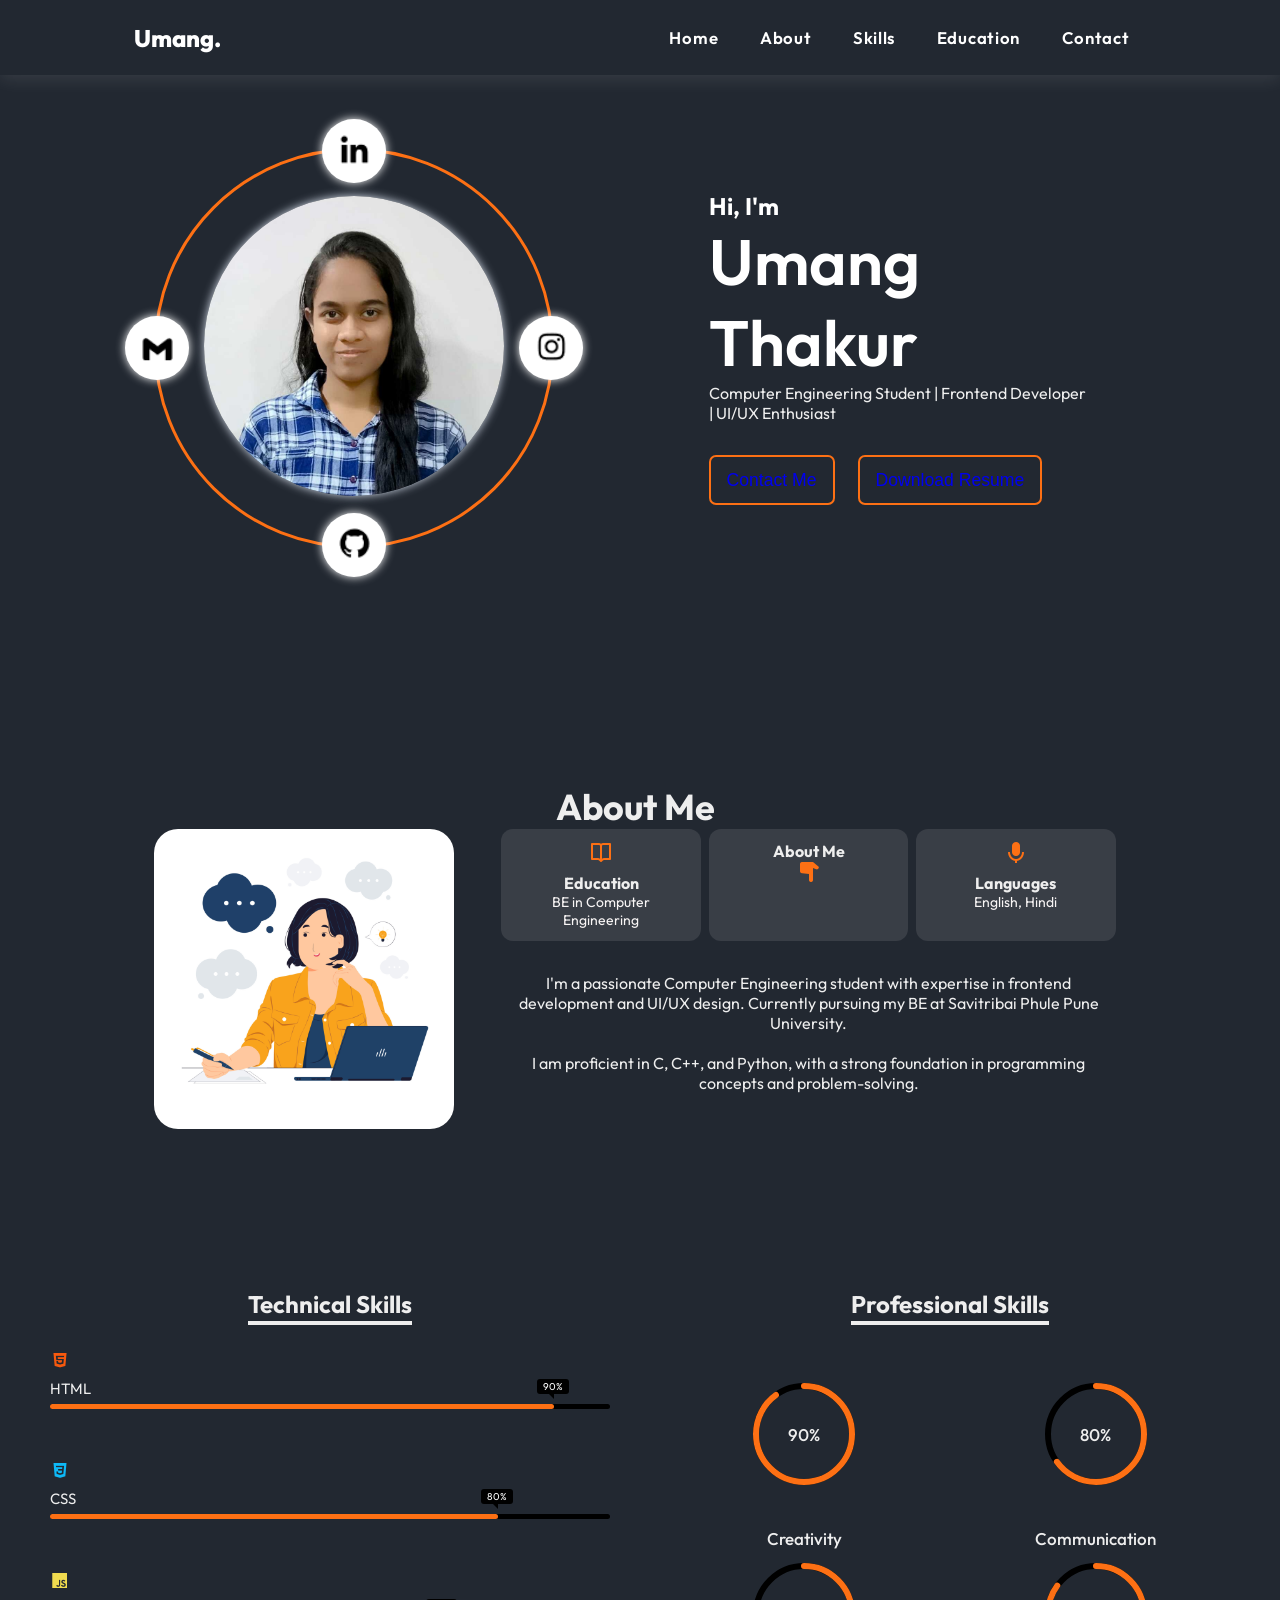
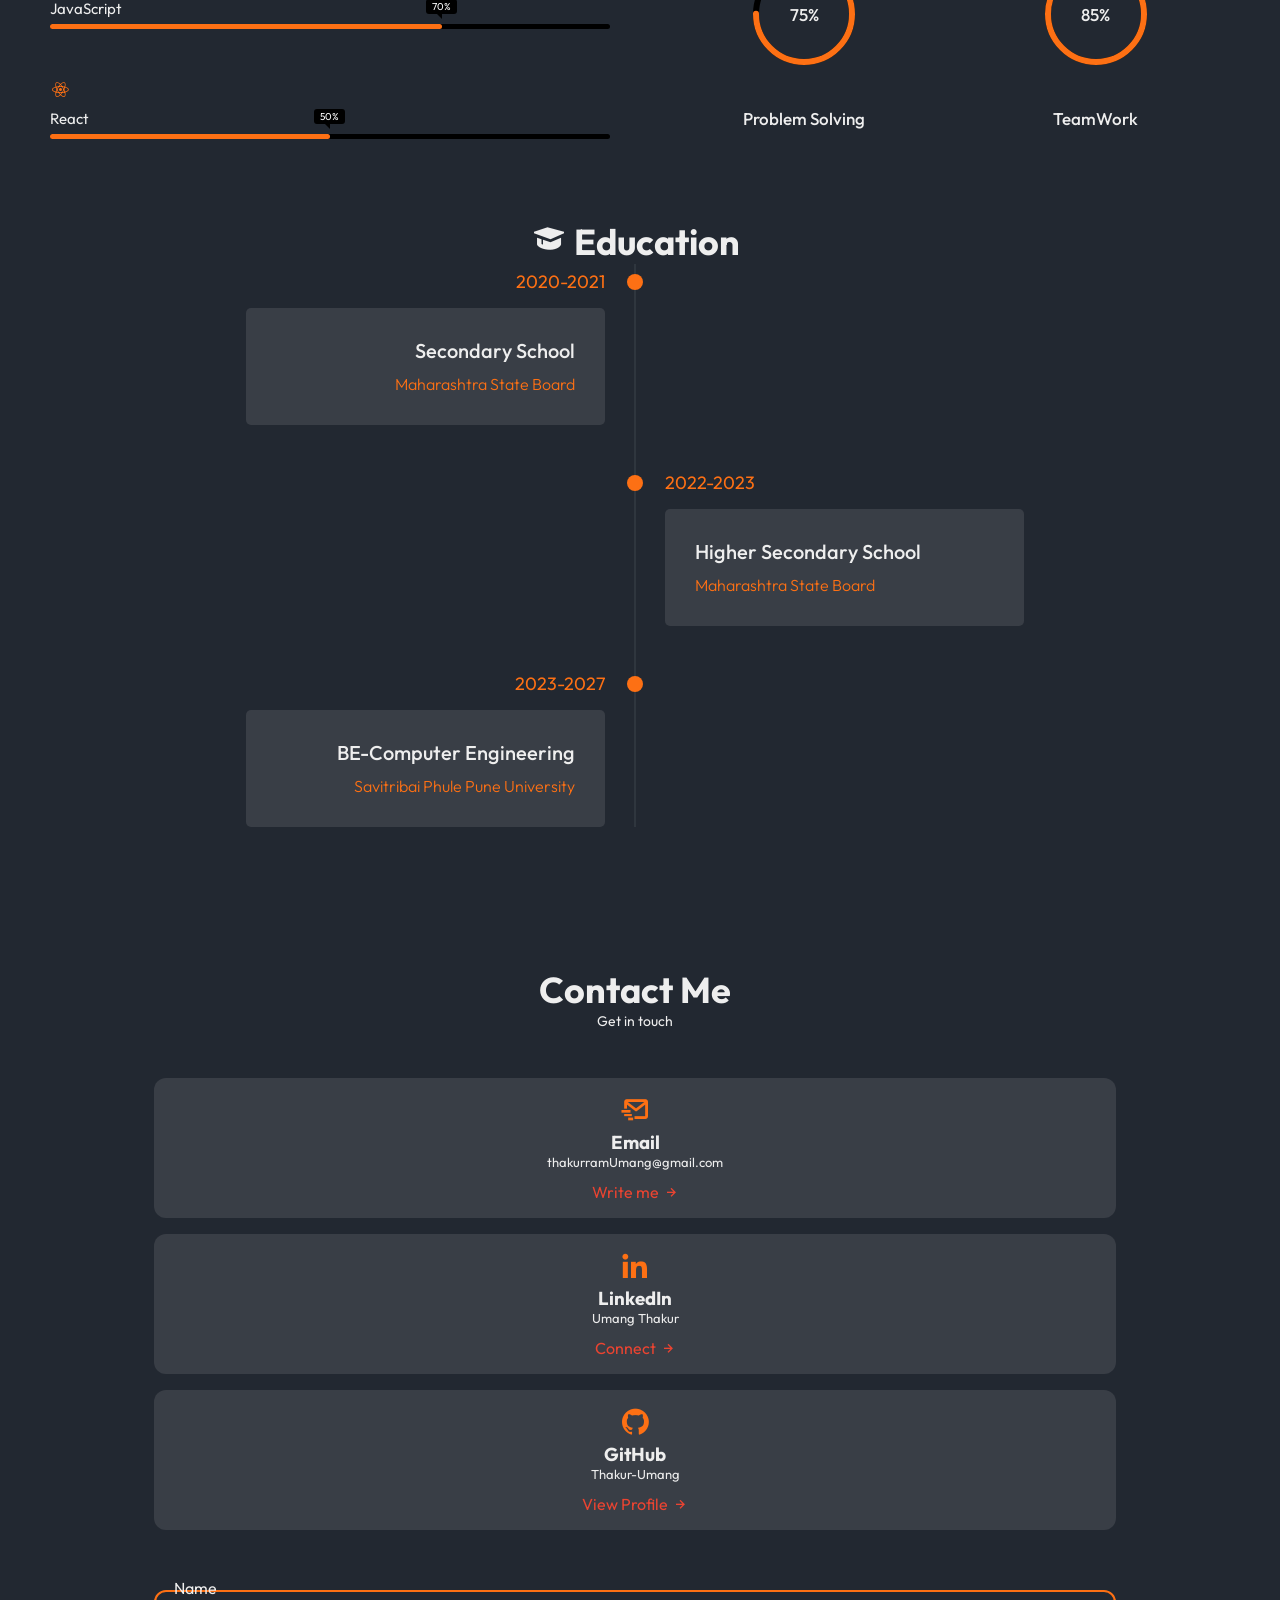
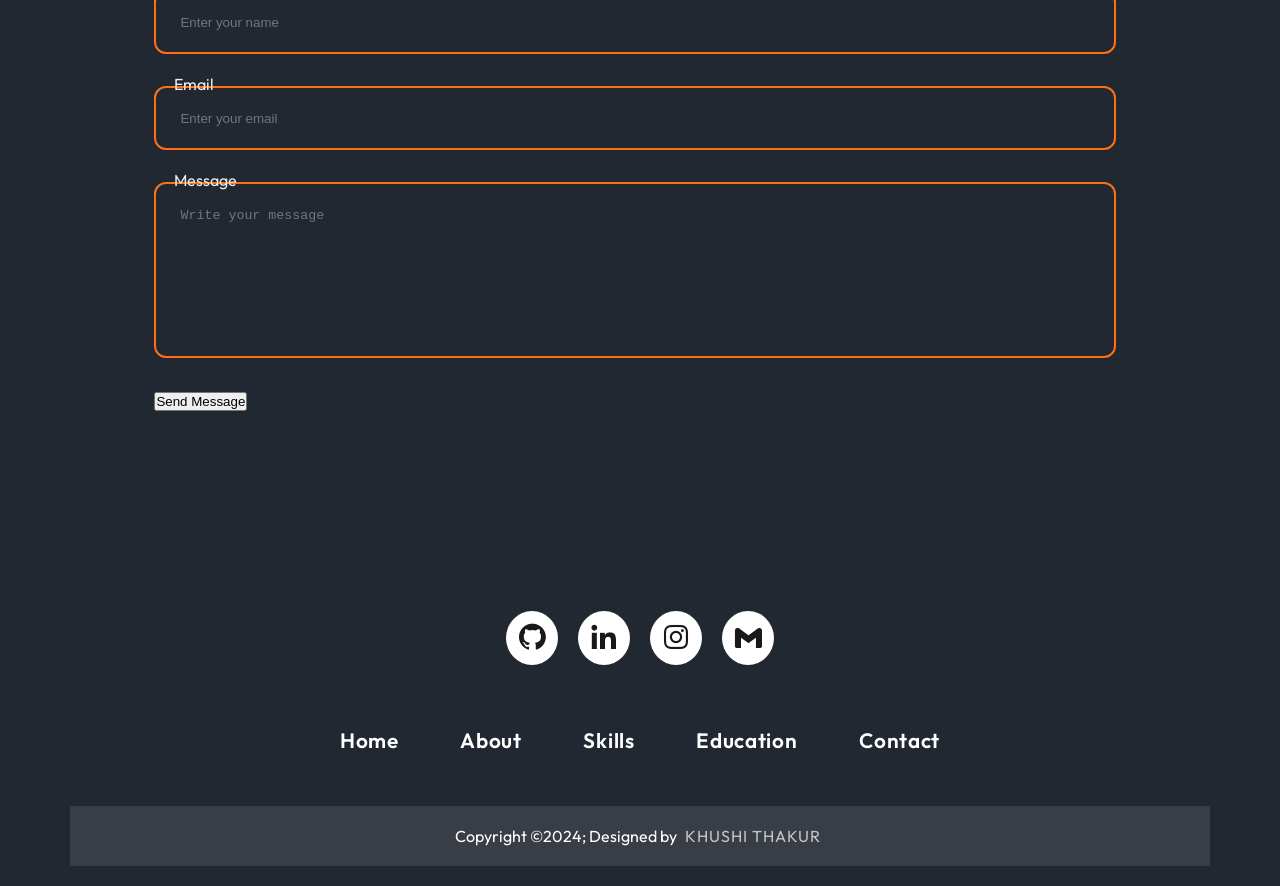
==== index.html @ 4d472fbf "updated the details" ====
<!DOCTYPE html>
<html lang="en">

<head>
    <meta charset="UTF-8">
    <meta name="viewport" content="width=device-width, initial-scale=1.0">
    <meta name="viewport" content="width=device-width, initial-scale=1.0">
    <title>Umang Thakur</title>
    <link href='https://unpkg.com/boxicons@2.1.4/css/boxicons.min.css' rel='stylesheet'>
    <link rel="stylesheet" href="index.css">
</head>

<body>
    <!-- Header/Navigation -->
    <header class="container">
        <div class="page-header">
            <div class="logo">
                <a href="#">Umang.</a>
            </div>
            <input type="checkbox" id="click">
            <label for="click" class="mainicon">
                <div class="menu">
                    <i class='bx bx-menu'></i>
                </div>
            </label>
            <ul>
                <li><a href="#home" class="active" style="--navAni:1">Home</a></li>
                <li><a href="#about" style="--navAni:2">About</a></li>
                <li><a href="#skills" style="--navAni:3">Skills</a></li>
                <li><a href="#education" style="--navAni:4">Education</a></li>
                <!-- <li><a href="#projects" style="--navAni:5">Projects</a></li>-->
                <li><a href="#contact" style="--navAni:6">Contact</a></li>
            </ul>
        </div>
    </header>

    <!-- Hero Section -->
    <section id="home">
        <div class="container">
            <div class="main">
                <div class="rounding-sec">
                    <div class="big-circle">
                        <div class="icon-block">
                            <a
                                href="https://www.linkedin.com/in/Umang-thakur-0b56ba30b?utm_source=share&utm_campaign=share_via&utm_content=profile&utm_medium=android_app">
                                <img src="[data-uri]"
                                    alt="" />
                            </a>
                        </div>
                        <div class="icon-block">
                            <a href="https://www.instagram.com/_Umang._135?igsh=MTR3aXk3MGN3bXkzMQ==">
                                <img src="[data-uri]"
                                    alt="" />
                            </a>
                        </div>
                        <div class="icon-block">
                            <a href="https://github.com/Thakur-Umang">
                                <img src="[data-uri]"
                                    alt="" />
                            </a>
                        </div>
                        <div class="icon-block">
                            <a href="mailto:umangramthakur@gmail.com" target="_blank" class="contact_button">
                                <img src="[data-uri]"
                                    alt="" />
                            </a>
                        </div>
                    </div>
                    <div class="images">
                        <img src="images/My.jpg" class="img-w" alt="Umang Thakur">
                    </div>
                </div>
                <div class="detail">
                    <h3>Hi, I'm</h3>
                    <h1><span class="accent-text">Umang</span> Thakur</h1>
                    <p class="hero-description">Computer Engineering Student | Frontend Developer | UI/UX Enthusiast</p>
                    <div class="button-group">
                        <a href="#contact" class="button"><button>Contact Me</button></a>
                        <a href="files/Umang_Thakur.pdf" download class="button"><button>Download Resume</button></a>
                    </div>
                </div>
            </div>
        </div>
    </section>

    <!-- About Section -->
    <section id="about">
        <div class="container">
            <h2 class="section_title">About Me</h2>
            <div class="about_container">
                <div class="about_img_container">
                    <img src="images/about_image.jpg" alt="About Me" class="about_img">
                </div>

                <div class="about_data">
                    <div class="about_info">
                        <div class="about_box">
                            <i class='bx bx-book-open about_icons'></i>
                            <h3 class="about_title">Education</h3>
                            <span class="about_subtitle">BE in Computer Engineering</span>
                        </div>

                        <div class="about_box">
                            <style></style>
                            <h3 class="about_title">About Me</h3>
                            <span class="about_subtitle">
                                <i class='bx bxs-hand-down about_icons'></i>
                            </span>
                        </div>

                        <div class="about_box">
                            <i class='bx bxs-microphone about_icons'></i>
                            <h3 class="about_title">Languages</h3>
                            <span class="about_subtitle">English, Hindi</span>
                        </div>
                    </div>
                    <div class="about_content">
                        <p class="about_description">
                            I'm a passionate Computer Engineering student with expertise in frontend development and
                            UI/UX design. Currently pursuing my BE at Savitribai Phule Pune University.
                            <br><br>
                            I am proficient in C, C++, and Python, with a strong foundation in programming concepts and
                            problem-solving.
                        </p>

                    </div>
                </div>
            </div>
        </div>
    </section>

    <!-- Skills Section -->
    <section class="skills">
        <div class="container1" id="skills">

            <h1 class="heading1">Technical Skills</h1>
            <div class="Technical-bars">
                <div class="bar"><i class='bx bxl-html5' style='color:#f7590e'></i>
                    <div class="info">
                        <span>HTML</span>
                    </div>
                    <div class="progress-line html">
                        <span></span>
                    </div>
                </div><br />
                <div class="bar"><i class='bx bxl-css3' style='color:#0eb9f7'></i>
                    <div class="info">
                        <span>CSS</span>
                    </div>
                    <div class="progress-line css">
                        <span></span>
                    </div>
                </div><br />
                <div class="bar"><i class='bx bxl-javascript' style='color: #f0db4f '></i>
                    <div class="info">
                        <span>JavaScript</span>
                    </div>
                    <div class="progress-line javaScript">
                        <span></span>
                    </div>
                </div><br />

                <div class="bar"><i style="color: #FD7014" class='bx bxl-react'></i>
                    <div class="info">
                        <span>React</span>
                    </div>
                    <div class="progress-line react">
                        <span> </span>
                    </div>
                </div>
            </div>
        </div>

        <div class="container1">
            <h1 class="heading1">Professional Skills</h1>
            <div class="radial-bars">

                <div class="radial-bar">
                    <svg x="0px" y="0px" viewBox="0 0 200 200">
                        <circle class="progress-bar" cx="100" cy="100" r="80"></circle>
                        <circle class="path path-1" cx="100" cy="100" r="80"></circle>
                    </svg>
                    <div class="percentage">90%</div>
                    <div class="text">Creativity</div>
                </div>

                <div class="radial-bar">
                    <svg x="0px" y="0px" viewBox="0 0 200 200">
                        <circle class="progress-bar" cx="100" cy="100" r="80"></circle>
                        <circle class="path path-2" cx="100" cy="100" r="80"></circle>
                    </svg>
                    <div class="percentage">80%</div>
                    <div class="text">Communication</div>
                </div>

                <div class="radial-bar">
                    <svg x="0px" y="0px" viewBox="0 0 200 200">
                        <circle class="progress-bar" cx="100" cy="100" r="80"></circle>
                        <circle class="path path-3" cx="100" cy="100" r="80"></circle>
                    </svg>
                    <div class="percentage">75%</div>
                    <div class="text">Problem Solving</div>
                </div>

                <div class="radial-bar">
                    <svg x="0px" y="0px" viewBox="0 0 200 200">
                        <circle class="progress-bar" cx="100" cy="100" r="80"></circle>
                        <circle class="path path-4" cx="100" cy="100" r="80"></circle>
                    </svg>
                    <div class="percentage">85%</div>
                    <div class="text">TeamWork</div>
                </div>
            </div>
        </div>
    </section>

    <!-- Education Section -->
    <section id="education">
        <div class="container">
            <h2 class="section_title"><i class='bx bxs-graduation'></i> Education</h2>
            <div class="timeline-container">
                <div class="timeline-items">
                    <div class="timeline-item">
                        <div class="timeline-dot"></div>
                        <div class="timeline-date">2020-2021</div>
                        <div class="timeline-content">
                            <h3>Secondary School</h3>
                            <p>Maharashtra State Board</p>
                        </div>
                    </div>
                    <div class="timeline-item">
                        <div class="timeline-dot"></div>
                        <div class="timeline-date">2022-2023</div>
                        <div class="timeline-content">
                            <h3>Higher Secondary School</h3>
                            <p>Maharashtra State Board</p>
                        </div>
                    </div>
                    <div class="timeline-item">
                        <div class="timeline-dot"></div>
                        <div class="timeline-date">2023-2027</div>
                        <div class="timeline-content">
                            <h3>BE-Computer Engineering</h3>
                            <p>Savitribai Phule Pune University</p>
                        </div>
                    </div>
                </div>
            </div>
        </div>
    </section>

    <!-- Projects Section -->
    <!-- <section id="projects">
        <div class="container">
            <h2 class="section_title">My Projects</h2>
            <div class="projects-grid">
                <div class="project-card">
                    <img src="images/project1.jpg" alt="NYPS Logo Design" class="project-image">
                    <div class="project-info">
                        <h3>NYPS Logo Design</h3>
                        <p>Designed the official logo for NYPS organization using Adobe Illustrator.</p>
                        <div class="project-tech">
                            <span>Illustrator</span>
                            <span>Graphic Design</span>
                        </div>
                        <a href="#" class="button">View Details</a>
                    </div>
                </div>
                
                <div class="project-card">
                    <img src="images/project2.jpg" alt="GDSC Social Media" class="project-image">
                    <div class="project-info">
                        <h3>GDSC Social Media</h3>
                        <p>Created engaging social media content for GDSC SITS chapter.</p>
                        <div class="project-tech">
                            <span>Canva</span>
                            <span>Social Media</span>
                        </div>
                        <a href="#" class="button">View Details</a>
                    </div>
                </div>
                
                <div class="project-card">
                    <img src="images/project3.jpg" alt="Portfolio Website" class="project-image">
                    <div class="project-info">
                        <h3>Portfolio Website</h3>
                        <p>Designed and developed this responsive portfolio website.</p>
                        <div class="project-tech">
                            <span>HTML</span>
                            <span>CSS</span>
                            <span>JavaScript</span>
                        </div>
                        <a href="#" class="button">View Details</a>
                    </div>
                </div>
            </div>
        </div>
    </section>-->

    <!-- Contact Section -->
    <section id="contact">
        <div class="container">
            <h2 class="section_title">Contact Me</h2>
            <p class="section_subtitle accent-text">Get in touch</p>

            <div class="contact_content">
                <div class="contact_info">
                    <div class="contact_card">
                        <i class='bx bx-mail-send contact_card-icons'></i>
                        <h3 class="contact_card-title">Email</h3>
                        <span class="contact_card-data">thakurramUmang@gmail.com</span>
                        <a href="mailto:thakurramUmang@gmail.com" class="contact_button">
                            Write me <i class='bx bx-right-arrow-alt contact_button-icon'></i>
                        </a>
                    </div>

                    <div class="contact_card">
                        <i class='bx bxl-linkedin contact_card-icons'></i>
                        <h3 class="contact_card-title">LinkedIn</h3>
                        <span class="contact_card-data">Umang Thakur</span>
                        <a href="https://www.linkedin.com/in/Umang-thakur-0b56ba30b" class="contact_button">
                            Connect <i class='bx bx-right-arrow-alt contact_button-icon'></i>
                        </a>
                    </div>

                    <div class="contact_card">
                        <i class='bx bxl-github contact_card-icons'></i>
                        <h3 class="contact_card-title">GitHub</h3>
                        <span class="contact_card-data">Thakur-Umang</span>
                        <a href="https://github.com/Thakur-Umang" class="contact_button">
                            View Profile <i class='bx bx-right-arrow-alt contact_button-icon'></i>
                        </a>
                    </div>
                </div>
                <br><br><br>
                <div class="contact_form-container">
                    <form class="contact_form">
                        <div class="contact_form-div">
                            <label class="contact_form-tag">Name</label>
                            <input type="text" placeholder="Enter your name" class="contact_form-input">
                        </div>

                        <div class="contact_form-div">
                            <label class="contact_form-tag">Email</label>
                            <input type="email" placeholder="Enter your email" class="contact_form-input">
                        </div>

                        <div class="contact_form-div contact_form-area">
                            <label class="contact_form-tag">Message</label>
                            <textarea cols="30" rows="10" placeholder="Write your message"
                                class="contact_form-input"></textarea>
                        </div>

                        <button type="submit" class="button">Send Message</button>
                    </form>
                </div>
            </div>
        </div>
    </section>

    <!-- Footer -->
    <footer>
        <div class="footerContainer">
            <div class="socialIcons">
                <a href="https://github.com/Thakur-Umang" aria-label="GitHub"><i class='bx bxl-github'></i></a>
                <a href="https://www.linkedin.com/in/Umang-thakur-0b56ba30b" aria-label="LinkedIn"><i
                        class='bx bxl-linkedin'></i></a>
                <a href="https://www.instagram.com/..Umang._.135" aria-label="Instagram"><i
                        class='bx bxl-instagram'></i></a>
                <a href="mailto:umangramthakur@gmail.com" aria-label="Email"><i class='bx bxl-gmail'></i></a>
            </div>
            <div class="footerNav">
                <ul>
                    <li><a href="#home">Home</a></li>
                    <li><a href="#about">About</a></li>
                    <li><a href="#skills">Skills</a></li>
                    <li><a href="#education">Education</a></li>

                    <li><a href="#contact">Contact</a></li>
                </ul>
            </div>
            <div class="footerBottom">
                <p>Copyright &copy;2024; Designed by <span class="designer">khushi Thakur</span></p>
            </div>
        </div>
    </footer>

    <script src="script.js"></script>
</body>

</html>
---- index.css ----
@import url('https://fonts.googleapis.com/css2?family=Poppins:wght@100;200;300;400;500;600;700;800&display=swap');
@import url('https://fonts.googleapis.com/css2?family=Outfit:wght@200;300;400;500;600;700;800&family=Roboto:wght@100;300;400&display=swap');

:root {
 --primary-accent: #FD7014;
  --secondary-bg: #393E46;
  --text-light: #EEEEEE;
  --text-dark: #222831;
}

* {
  margin: 0;
  padding: 0;
  scroll-behavior: smooth;
  box-sizing: border-box;
  list-style: none;
  text-decoration: none;
  scroll-behavior: smooth;
  scroll-padding-top: 3.5rem;

 
}
/* General styles for sections to add a gap between them */
section {
  margin-bottom: 100px; /* Some space at the bottom */
}

/* Optionally, if you want a bit more spacing for some sections */
section.container, 
section.About, 
section.skills, 
section.Education, 
section.portfolio, 
section.contact {
  margin-bottom: 20px; /* Adjust this value as needed for extra spacing */

}

/* Ensure that the spacing works well with other styles */
body {
  margin: 0;
  padding: 0;
  font-family: Arial, sans-serif;
}

/* Add any additional styling for sections if necessary */
section {
  padding: 20px; /* Adjust padding if needed */
}


body {
  font-family: 'Outfit', sans-serif;
  background-color:#222831;
  height: 100vh;
  color: #EEEEEE;
}
/* Genral */
.container {
  padding: 0 8.4rem;
  /* margin-left: 10px; */
  margin-right: 10px;
}

.img-w {
  width: 100%;
  height: auto;
}

.section_title, 
.section_subtitle {
  text-align: center;
}
.section {
  padding: 2rem 0 4rem;
}

.section_title {
  font-size:2.25rem;
  color: #EEEEEE;
}

.section_subtitle {
  display: block;
  font-size:.875rem;
  margin-bottom: 3rem;
}
/*----------------------------------------------- Nav----------------------------------------------- */
/* Base styles for header */
header {
  background: var(--primary-dark);
  position: fixed;
  box-shadow: 0 4px 17px rgb(255 255 255 / 10%);
  top: 0;
  z-index: 100;
  width: 100%;
  align-items: center;
  justify-content: space-between;
}

/* Styles for the page-header container */
.page-header {
  display: flex;
  justify-content: space-between;
  align-items: center;
  padding: 1rem 0;
  position: relative;
}

/* Logo styling */
.logo {
  font-size: 1.5rem;
  font-weight: 800;
  opacity: 0;
  animation: leftSideAni 1s ease forwards;
}

.logo a {
  color: #fff;
  text-decoration: none;
}
.logo a:hover{
  color:#FD7014;
}

/* Navigation menu styling */
ul {
  display: flex;
  gap: .6rem;
  list-style-type: none;
  background-color: transparent;
  overflow: hidden;
}

/* Navigation links styling */
li a {
  display: inline-block;
  padding: .3rem 1rem;
  color: #fff;
  text-decoration: none;
  font-size: 1.05rem;
  font-weight: 600;
  letter-spacing: .7px;
  border-radius: 36px;
  line-height: 2;
  transition: .3s;
  opacity: 0;
  animation: navani .3s ease forwards;
  animation-delay: calc(.15s * var(--navAni));
}

/* Hover state for navigation links */
li a:hover {
  color:#FD7014;
}

/* Checkbox and menu styles (hidden by default) */
#click {
  display: none;
}

.menu {
  display: none;
}

/* Icon styling */
.mainicon {
  display: block;
  cursor: pointer;
  font-size: 1.5rem;
  color: #fff;
}

/* Responsive styles for smaller screens */
@media (max-width: 768px) {
  ul {
    display: none; /* Hide the navigation menu by default */
    flex-direction: column;
    width: 100%;
    background: var(--primary-dark);
    position: absolute;
    top: 60px; /* Adjust as needed */
    left: 0;
    box-shadow: 0 4px 17px #000;
  }

  #click:checked ~ ul {
    display: flex; /* Show the menu when checkbox is checked */
  }

  .menu {
    display: block;
  }

  .mode i {
    display: none; /* Optionally hide mode toggle on mobile */
  }
}

/* --------------------------------------Nav End------------------------------------------------- */

/* --------------------------------------Section 1------------------------------------------------- */
.hero-buttons {
    display: flex;
    gap: 1rem;
    margin-top: 2rem;
}
.main {
  padding: 6rem 0%;
  display: grid;
  grid-template-columns: repeat(auto-fit, minmax(277px, 1fr));
  row-gap: 2rem;
  column-gap: 6rem;
  align-items: center;
  height: calc(100vh - 75px);
  height: auto;
  margin-top: 2.0rem;
}
.main h3 {
  color: #fff;
  font-size: 1.5rem;
  opacity: 0;
  animation: topSideAni 1s ease forwards;
}
.main h1 {
  color: #fff;
  font-size: 4rem;
  font-weight: 600;
  opacity: 0;
  animation: leftSideAni 1s ease forwards;
  animation-delay: 1s;
}
.main button {
  background-color: transparent;
  color: var(--primary-color);
  border: 2px solid #FD7014;
  padding: 0.8rem 1rem;
  font-size: 1.1rem;
  border-radius: 7px;
  margin-top: 2rem;
  cursor: pointer;
}
button:hover{
  background-color: #FD7014;
}
.button button {
  margin-right: 20px; /* Adjust the value as needed */
}
.images {
  margin-left: auto;
  width: 300px;
}   
.images img {
  border-radius: 50%;
  box-shadow: 0 0 10px #D1D9E6;
}

/* Section 1 End */

/* Roundin sec */
.main {
  position: relative;
}
.big-circle {
  height: 100%;
  width: 100%;
  position: relative;
  border: 3px solid #FD7014;
  border-radius: 50%;
  display: flex;
  display: -webkit-flex;
  align-items: center;
  -webkit-align-items: center;
  justify-content: center;
  -webkit-justify-content: center;
  animation: Rotate 20s linear infinite;
  -webkit-animation: Rotate 20s linear infinite;
}
.stop-rotation .big-circle {
  animation-play-state: paused;
}

.stop-rotation .icon-block img {
  animation-play-state: paused;
}
.icon-block {
  width: 64px;
  height: 64px;
  position: absolute;
  border-radius: 50%;
  display: flex;
  display: -webkit-flex;
  align-items: center;
  -webkit-align-items: center;
  justify-content: center;
  -webkit-justify-content: center;
  background-color: #fff;
  box-shadow: 0 0 10px #fff;
}
.icon-block img {
  margin: 0px auto;
  width: 35px;
  height: 35px;
  animation: Rotate-reverse 20s linear infinite;
  -webkit-animation: Rotate-reverse 20s linear infinite;
}
.icon-block:first-child {
  top: 0;
  left: 50%;
  transform: translate(-50%, -50%);
  -webkit-transform: translate(-50%, -50%);
}
.icon-block:nth-child(2) {
  top: 50%;
  right: 0;
  transform: translate(50%, -50%);
  -webkit-transform: translate(50%, -50%);
}
.icon-block:nth-child(3) {
  bottom: 0;
  left: 50%;
  transform: translate(-50%, 50%);
  -webkit-transform: translate(-50%, 50%);
}
.icon-block:nth-child(4) {
  top: 50%;
  left: 0;
  transform: translate(-50%, -50%);
  -webkit-transform: translate(-50%, -50%);
}
.rounding-sec {
  position: relative;
  height: 400px;
  width: 400px;
}
.images {
  position: absolute;
  top: 50%;
  left: 50%;
  transform: translate(-50%, -50%);
  -webkit-transform: translate(-50%, -50%);
}
.detail{
  padding:0 1.6rem;
}
/* keyframe animation */

@keyframes Rotate {
  from {
    transform: rotate(0deg);
  }
  to {
    transform: rotate(360deg);
  }
}

@-webkit-keyframes Rotate {
  from {
    -webkit-transform: rotate(0deg);
  }
  to {
    -webkit-transform: rotate(360deg);
  }
}

@keyframes Rotate-reverse {
  from {
    transform: rotate(360deg);
  }
  to {
    transform: rotate(0deg);
  }
}

@-webkit-keyframes Rotate-reverse {
  from {
    -webkit-transform: rotate(360deg);
  }
  to {
    -webkit-transform: rotate(0deg);
  }
}

/* Animation */
@keyframes leftSideAni {
  0% {
      transform: translateX(-100px);
      opacity: 0;
  }
  100% {
      transform: translateX(0);
      opacity: 1;
  }
}
@keyframes navani {
  0% {
      transform: translateY(100px);
      opacity: 0;
  }
  100% {
      transform: translateY(0);
      opacity: 1;
  }
}
@keyframes topSideAni {
  0% {
      transform: translateY(-100px);
      opacity: 0;
  }
  100% {
      transform: translateY(0);
      opacity: 1;
  }
}

@media screen and (max-width: 1024px) {
  .container {
      padding: 0 4.4rem;
  }
  .main h3 {
      color: #000;
      margin-top: 1rem;
  }
}
@media screen and (max-width: 990px) {
  .main {
      grid-template-columns: repeat(auto-fit, minmax(420px, 1fr));
  }
  .rounding-sec {
      margin: auto;
  }
}

@media screen and (max-width: 768px) {
  .container {
      padding: 0 0;

  }
}

@media screen and (max-width:600px) {
  body {
      height: auto;
  }
  header {
      height: auto;
      background-color: var(--primary-dark);
  }

  ul {
      background-color: #2f363e;
      width: 50%;
      height: 40vh;
      position: absolute;
      display: flex;
      flex-direction: column;
      text-align: center;
      top: 3.4rem;
      left: -100%;
      z-index: 111111;
  }

  .menu {
      display: block;
      font-size: 1.5rem;
      font-weight: bold;
      color: var(--primary-color);
  }

  #click:checked~ul {
      left: 0;
      transition: all 0.3s ease;
  }
  .main {
      grid-template-columns: repeat(auto-fit, minmax(266px, 1fr));
      margin-top: 2rem;
      overflow-x: hidden;
  }
  .icon-block {
      width: 40px;
      height: 40px;
  }
  .rounding-sec {
      height: 255px;
      width: 255px;
  }
  .images {
      width: 170px;
  }
  .contact_card{
  margin-left: 2.5px;
  margin-right: 2.5px;
  }
}

/* -----------------------------------------ABOUT-------------------------------------------------- */
/* Container styling */
.about_container {
  display: flex;
  align-items: flex-start;
  gap: 2.5rem;
  flex-wrap: wrap; /* Allow items to wrap for responsiveness */
}

/* Image styling */
.about_img_container {
  flex: 1;
  min-width: 220px; /* Ensure the image container doesn’t shrink too much */
}

.about_img {
  width: 100%; /* Make the image responsive */
  max-width: 220px; /* Ensure the image doesn’t exceed its original width */
  border-radius: 1.5rem;
  display: block;
  height: 100%;
}

/* Content styling */
.about_data {
  flex: 2;
  text-align: left;
  width: 100%; /* Full width on smaller screens */
}

/* Grid info styling */
.about_info {
  display: grid;
  grid-template-columns: repeat(3, 1fr); /* Responsive grid columns */
  gap: 0.5rem; /* Increase gap for better spacing */
  margin-bottom: 2rem;
}

/* Box styling */
.about_box {
  background-color: #393E46;
  border-radius: 0.75rem;
  padding:0.75rem 1rem; /* Increase padding for better spacing */
  text-align: center; /* Center align text and icons */
  display: flex;
  flex-direction: column;
  align-items: center; /* Center items horizontally */
}

/* Icon styling */
.about_icons {
  font-size: 1.5rem; /* Increase icon size for better visibility */
  color: #FD7014;
  margin-bottom: 0.5rem;
}

/* Title styling */
.about_title {
  font-size: 1rem; /* Adjust font size */
  color: #EEEEEE;
  text-align: center;
}

/* Subtitle styling */
.about_subtitle {
  font-size: 0.875rem; /* Adjust font size */
  color: #f8f5f5;

}

/* Description styling */
.about_description {
  margin-bottom: 2rem;
  color: #EEEEEE;
  text-align: center;
  max-width: 800px; /* Optional: limit the width of the description */
  margin: 2rem auto; /* Center horizontally and add vertical margin */
}

/* Responsive styling */
@media (max-width: 768px) {
  .about_container {
    flex-direction: column; /* Stack items vertically on smaller screens */
    align-items: center; /* Center align items */
  }

  .about_img_container {
    margin-bottom: 2rem; /* Add space below the image */
  }

  .about_data {
    text-align: center; /* Center align text on smaller screens */
  }
}

@media (min-width: 1024px) {
  .about_img_container {
    min-width: 300px; /* Adjust the minimum width for larger screens */
  }

  .about_img {
    max-width: 300px; /* Increase the maximum width of the image */
  }
  
  .about_description {
    text-align: center; /* Center the description on larger screens */
    margin: 2rem auto; /* Center horizontally and add vertical margin */
  }
}

@media (min-width: 1440px) {
  .about_img_container {
    min-width: 400px; /* Adjust the minimum width for even larger screens */
  }

  .about_img {
    max-width: 300px; /* Increase the maximum width of the image */
  }

}
.about-achievements {
    margin: 1rem 0;
    padding-left: 1.5rem;
}

.about-achievements li {
    margin-bottom: 0.5rem;
    position: relative;
}

/*--------------------------------------------- skills---------------------------------------------- */

.skills { 
  display: flex; 
  flex-wrap: wrap; 
} 

.container1 { 
  width: 100%; 
  max-width: 600px; 
  height: auto; 
  padding: 20px; 
  margin: 0 auto; 
} 
.skills-container {
    display: grid;
    grid-template-columns: repeat(auto-fit, minmax(300px, 1fr));
    gap: 2rem;
    margin-top: 2rem;
}

.heading1 { 
  text-align: center; 
  text-decoration: underline; 
  text-underline-offset: 8px; 
  text-decoration-thickness: 4px; 
  margin-bottom: 30px; 
} 

.bar { 
  font-size: 20px; 
} 

.Technical-bars .bar { 
  margin-top: 30px; 
} 

.Technical-bars .bar:first-child { 
  margin-top: 0; 
} 

.Technical-bars .bar:last-child { 
  margin-bottom: 0; 
} 

.Technical-bars .bar .info { 
  margin-bottom: 5px; 
} 

.Technical-bars .bar .info span { 
  font-size: 15px; 
  opacity: 0; 
  animation: showText 0.5s 1s linear forwards; 
} 

.Technical-bars .bar .progress-line { 
  position: relative; 
  border-radius: 10px; 
  width: 100%; 
  height: 5px; 
  background-color: #000000; 
  animation: animate 1s cubic-bezier(1,0,0.5,1) forwards; 
  transform: scaleX(0); 
  transform-origin: left; 
} 

@keyframes animate { 
  100% { 
      transform: scaleX(1); 
  } 
} 

.Technical-bars .bar .progress-line span { 
  height: 100%; 
  background-color: #FD7014; 
  position: absolute; 
  border-radius: 10px; 
  animation: animate 1s 1s cubic-bezier(1,0,0.5,1) forwards; 
  transform: scaleX(0); 
  transform-origin: left; 
} 

.progress-line.html span { width: 90%; } 
.progress-line.css span { width: 80%; } 
.progress-line.javaScript span { width: 70%; } 
.progress-line.java span { width: 65%; } 
.progress-line.react span { width: 50%; } 

.progress-line span::after { 
  content: ""; 
  position: absolute; 
  padding: 1px 6px; 
  background-color: #000; 
  color: #fff; 
  font-size: 10px; 
  border-radius: 3px; 
  top: -25px; 
  right: -15px; 
  opacity: 0; 
  animation: showText 0.5s 1.5s linear forwards; 
} 

.progress-line.html span::after { content: "90%"; } 
.progress-line.css span::after { content: "80%"; } 
.progress-line.javaScript span::after { content: "70%"; } 
.progress-line.java span::after { content: "65%"; } 
.progress-line.react span::after { content: "50%"; } 

.progress-line span::before { 
  content: ""; 
  position: absolute; 
  width: 0; 
  height: 0; 
  border: 5px solid transparent; 
  border-bottom-width: 0; 
  border-right-width: 0; 
  border-top-color: #000; 
  top: -10px; 
  right: 0; 
  opacity: 0; 
  animation: showText 0.5s 1.5s linear forwards; 
} 

@keyframes showText { 
  100% { 
      opacity: 1; 
  } 
} 

.radial-bars { 
  width: 100%; 
  display: flex; 
  flex-wrap: wrap; 
  justify-content: space-between; 
  gap: 10px; /* Add space between bars if needed */ 
} 

.radial-bars .radial-bar { 
  width: 48%; /* Half width with some gap */
  height: 170px; 
  position: relative; 
} 

.radial-bars .radial-bar svg { 
  position: absolute; 
  top: 50%; 
  left: 50%; 
  transform: translate(-50%, -50%) rotate(-90deg); 
  width: 120px; 
  height: 160px; 
} 

.radial-bars .radial-bar .progress-bar { 
  stroke-width: 10; 
  stroke: black; 
  fill: transparent; 
  stroke-dasharray: 502; 
  stroke-dashoffset: 502; 
  stroke-linecap: round; 
  animation: animate-bar 1s linear forwards; 
} 

@keyframes animate-bar { 
  100% { 
      stroke-dashoffset: -1; 
  } 
} 

.path { 
  stroke-width: 10; 
  stroke: #FD7014; 
  fill: transparent; 
  stroke-dasharray: 502; 
  stroke-dashoffset: 502; 
  stroke-linecap: round; 
} 

.path-1 { animation: animate-path1 1s 1s linear forwards; } 
.path-2 { animation: animate-path2 1s 1s linear forwards; } 
.path-3 { animation: animate-path3 1s 1s linear forwards; } 
.path-4 { animation: animate-path4 1s 1s linear forwards; } 

@keyframes animate-path1 { 
  100% { 
      stroke-dashoffset: 50; 
  } 
} 

@keyframes animate-path2 { 
  100% { 
      stroke-dashoffset: 175; 
  } 
} 

@keyframes animate-path3 { 
  100% { 
      stroke-dashoffset: 125; 
  } 
} 

@keyframes animate-path4 { 
  100% { 
      stroke-dashoffset: 75; 
  } 
} 

.radial-bar .percentage { 
  position: absolute; 
  top: 50%; 
  left: 50%; 
  transform: translate(-50%, -50%); 
  font-size: 17px; 
  font-weight: 500; 
  opacity: 0; 
  animation: showText 0.5s 1s linear forwards; 
} 

.radial-bar .text { 
  width: 100%; 
  position: absolute; 
  text-align: center; 
  bottom: -30px; 
  left: 50%; 
  transform: translateX(-50%); 
  font-size: 17px; 
  font-weight: 500; 
  opacity: 0; 
  animation: showText 0.5s 1s linear forwards; 
} 

.main-text { 
  padding-top: 50px; 
  margin-top: 100px; 
} 

.main-text h2 { 
  font-size: 40px; 
  line-height: 1; 
  text-align: center; 
} 

.main-text h2 span { 
  color: #FD7014; 
}

/* Responsive adjustments */
@media (max-width: 768px) {
  .container1 { 
      padding: 20px; 
  }

  .heading1 { 
      font-size: 24px; 
      margin-bottom: 20px; 
  } 

  .bar { 
      font-size: 18px; 
  } 

  .Technical-bars .bar .info span { 
      font-size: 14px; 
  }

  .radial-bars { 
      flex-direction: row; /* Two rows of bars */
      flex-wrap: wrap; 
      gap: 10px; 
  } 

  .radial-bars .radial-bar { 
      width: 48%; /* Two bars per row */ 
      height: 130px; /* Adjusted height for smaller screens */ 
  } 

  .radial-bars .radial-bar svg { 
      width: 100px; 
      height: 120px; 
  }

  .radial-bar .text { 
      bottom: -15px; 
      font-size: 14px; 
  }

  .main-text { 
      padding-top: 50px; 
      margin-top: 50px; 
  } 

  .main-text h2 { 
      font-size: 36px; 
  }
}

@media (max-width: 480px) {
  .container1 { 
      padding: 10px; 
  } 

  .heading1 { 
      font-size: 20px; 
      margin-bottom: 15px; 
  }

  .bar { 
      font-size: 16px; 
  }

  .Technical-bars .bar .info span { 
      font-size: 12px; 
  }

  .radial-bars { 
      flex-direction: row; /* Two rows of bars */
      flex-wrap: wrap; 
      gap: 10px; 
  } 

  .radial-bars .radial-bar { 
      width: 48%; /* Two bars per row */ 
      height: 130px; /* Adjusted height for small screens */ 
  } 

  .radial-bars .radial-bar svg { 
      width: 80px; 
      height: 100px; 
  }

  .radial-bar .text { 
      bottom: -20px; 
      font-size: 12px; 
  }

  .main-text { 
      padding-top: 20px; 
      margin-top: 20px; 
  } 

  .main-text h2 { 
      font-size: 30px; 
  }
}

/* ----------------------------------------------work--------------------------------------------- */
.work_container {
  grid-template-columns: repeat(2, 1fr);
  gap: 1.5rem;
  padding-top: 1rem;
}

.work_card {
  background-color: #b0c9ec;
  padding: 3rem 1.5rem 1.5rem;
  border-radius: 1rem;
}

.work_title {
  font-size: medium;
  margin-bottom: 2.5rem;
}

.work_button {
  color: #f9532d;
  font-size: small;
  display: flex;
  align-items: center;
  column-gap: 0.25rem;
  cursor: pointer;
}

.work_button:hover .work_icons {
  transform: translateX(0.25rem);
}

.work_icons {
  font-size: 1rem;
  transition: 0.4s;
}
/* -------------------------------------------education----------------------------------------------- */
@import url('https://fonts.googleapis.com/css2?family=Poppins:wght@300;400;500;600;700&display=swap');

.timeline-section {
	background-color: #24292d;
	min-height: 100vh;
	padding: 100px 15px;
}
.timeline-items {
	max-width: 778.4px;
	margin: auto;
	display: flex;
	flex-wrap: wrap;
	position: relative;
}
.timeline-items::before {
	content: '';
	position: absolute;
	width: 2px;
	height: 100%;
	background-color: #2f363e;
	left: calc(50% - 1px);
}
.timeline-item {
	margin-bottom: 40px;
	width: 100%;
	position: relative;
}
.timeline-item:last-child {
	margin-bottom: 0;
}
.timeline-item:nth-child(odd) {
    padding-right: calc(50% + 30px);
	text-align: right;
}
.timeline-item:nth-child(even) {
    padding-left: calc(50% + 30px);
    text-align: left;
}
.timeline-dot {
	height: 16px;
	width: 16px;
	background-color: #FD7014;
	position: absolute;
	left: calc(50% - 8px);
	border-radius: 50%;
	top: 10px;
} 
.timeline-date {
	font-size: 18px;
	color: #FD7014;
	margin: 6px 0 15px;
}
.timeline-content {
  background-color:#393E46;
	padding: 30px;
	border-radius: 5px;
}
.timeline-content h3 {
    font-size: 20px;
	color: #EEEEEE;
	margin: 0 0 10px;
	text-transform: capitalize;
	font-weight: 500;
}
.timeline-content p {
    color: #FD7014;
	font-size: 16px;
	font-weight: 300;
	line-height: 22px;
}

@media (max-width: 767px) {
	.timeline-items::before {
		left: 7px;
	}
	.timeline-item:nth-child(odd) {
		padding-right: 0;
		text-align: left;
	}
	.timeline-item:nth-child(odd),
	.timeline-item:nth-child(even) {
		padding-left: 37px;
	}
	.timeline-dot {
		left: 0;
	}
}

/* ----------------------------------------------contact------------------------------------------------- */
.contact_container{
  row-gap: 3rem;
  padding-bottom: 3rem;
}

.contact_title{
text-align: center;
font-size: medium;
margin-bottom: 1.5rem;
}

.contact_info{
  display: grid;
  gap: 1rem;

}

.contact_card{
  background-color: #393E46;
  padding: 1rem;
  border-radius: .75rem;
  text-align: center;
}

.contact_card-icons{
  font-size: 2rem;
  color: #FD7014;
  margin-bottom: .25rem;
}


.comtact_card-title,
.contact_card-data{
  font-size: small;
}

.contact_card-title{
  font-weight: 1.5rem;
}

.contact_card-data{
  display: block;
  margin-bottom: .75rem;

}
.contact_button{
  color:#eb4431;
  font-size: medium;
  display: flex;
  align-items: center;
  justify-content: center;
  column-gap: .25rem;
}
.contact_button:hover .contact_button-icon{
  transform: translateX(.25rem);

}
.contact_button-icon{
  font-size: 1rem;
  transition: .4s;
}

.contact_form-div{
  position: relative;
  margin-bottom: 2rem;
  height: 4rem;
}

.contact_form-input{
  position: absolute;
  top:0;
  left: 0;
  width: 100%;
  height: 100%;
  border: 2px solid #FD7014;
  background: none;
  color: #ebf1f6;
  outline: none;
  padding: 1.5rem;
  border-radius: .75rem;
  z-index: 1;
}

.contact_form-tag{
  position: absolute;
  top: -.75rem;
  left: 1.2rem;
  background-color: var(--primary-dark);
  z-index: 10;
}

.contact_form-area{
  height: 11rem;
}

.contact_form-area textarea{
  resize: none;
}
/*--------------------------------------------------- FOOTER-------------------------------------------------- */

footer {
  background-color: #222831;
}

.footerContainer {
  max-width: 1200px; /* Set a max width for the container */
  width: 100%;
  padding: 70px 30px 20px;
  box-sizing: border-box; /* Include padding in width */
  margin: 0 auto; /* Center the container */
}

.socialIcons {
  display: flex;
  justify-content: center;
  flex-wrap: wrap; /* Allows wrapping to the next line if needed */
}

.socialIcons a {
  text-decoration: none;
  padding: 10px;
  background-color: white;
  margin: 10px;
  border-radius: 50%;
  transition: background-color 0.5s, color 0.5s; /* Combine transitions for performance */
}

.socialIcons a i {
  font-size: 2em;
  color: black;
  opacity: 0.9;
}

/* Hover effect on social media icon */
.socialIcons a:hover {
  background-color: #111;
}

.socialIcons a:hover i {
  color: white;
}

.footerNav {
  margin: 30px 0;
  text-align: center;
}

.footerNav ul {
  display: flex;
  justify-content: center;
  list-style-type: none;
  padding: 0; /* Remove default padding */
  margin: 0; /* Remove default margin */
  flex-wrap: wrap; /* Allows wrapping to the next line if needed */
}

.footerNav ul li {
  margin: 10px; /* Adjust margin for better spacing */
}

.footerNav ul li a {
  color: white;
  text-decoration: none;
  font-size: 1.3em;
  opacity: 0.9;
  transition: opacity 0.5s;
}

.footerNav ul li a:hover {
  opacity: 1;
}

.footerBottom {
  background-color: #393E46;
  padding: 20px;
  text-align: center;
}

.footerBottom p {
  color: white;
  margin: 0; /* No extra margin */
}

.designer {
  opacity: 0.7;
  text-transform: uppercase;
  letter-spacing: 1px;
  font-weight: 400;
  margin: 0 5px;
}

@media (max-width: 700px) {
  .footerNav ul {
      flex-direction: column; /* Stack links vertically on small screens */
      align-items: center; /* Center align items */
  }

  .footerNav ul li {
      margin: 5px 0; /* Adjust margin for better spacing */
  }

  .socialIcons {
      flex-direction: row; /* Keep social icons in a row on small screens */
      justify-content: center; /* Center align icons */
  }

  .socialIcons a {
      padding: 8px;
      margin: 4px;
  }

  .footerNav ul li a {
      font-size: 1em; /* Reduce font size for smaller screens */
  }
}

/* Optional: Additional responsiveness for very small screens */
@media (max-width: 480px) {
  .footerContainer {
      padding: 40px 15px 10px; /* Reduce padding on very small screens */
  }

  .footerNav ul li a {
      font-size: 0.9em; /* Further reduce font size if needed */
  }

  .socialIcons a {
      padding: 6px;
      margin: 3px;
  }
}

/* Project Section - Add this new section */
.projects-grid {
    display: grid;
    grid-template-columns: repeat(auto-fill, minmax(300px, 1fr));
    gap: 2rem;
    margin-top: 2rem;
}

.project-card {
    background: var(--secondary-bg);
    border-radius: 0.75rem;
    overflow: hidden;
    transition: transform 0.3s ease;
}

.project-card:hover {
    transform: translateY(-5px);
}

.project-image {
    width: 100%;
    height: 200px;
    object-fit: cover;
}

.project-info {
    padding: 1.5rem;
}
/* Add to :root */
:root {
    --primary-accent: #FD7014;
    --secondary-bg: #393E46;
    --text-light: #EEEEEE;
    --text-dark: #222831;
}

/* Hero Section Improvements */
.hero-buttons {
    display: flex;
    gap: 1rem;
    margin-top: 2rem;
}

/* About Section Improvements */
.about-achievements {
    margin: 1rem 0;
    padding-left: 1.5rem;
}

.about-achievements li {
    margin-bottom: 0.5rem;
    position: relative;
}

/* Skills Section Organization */
.skills-container {
    display: grid;
    grid-template-columns: repeat(auto-fit, minmax(300px, 1fr));
    gap: 2rem;
    margin-top: 2rem;
}
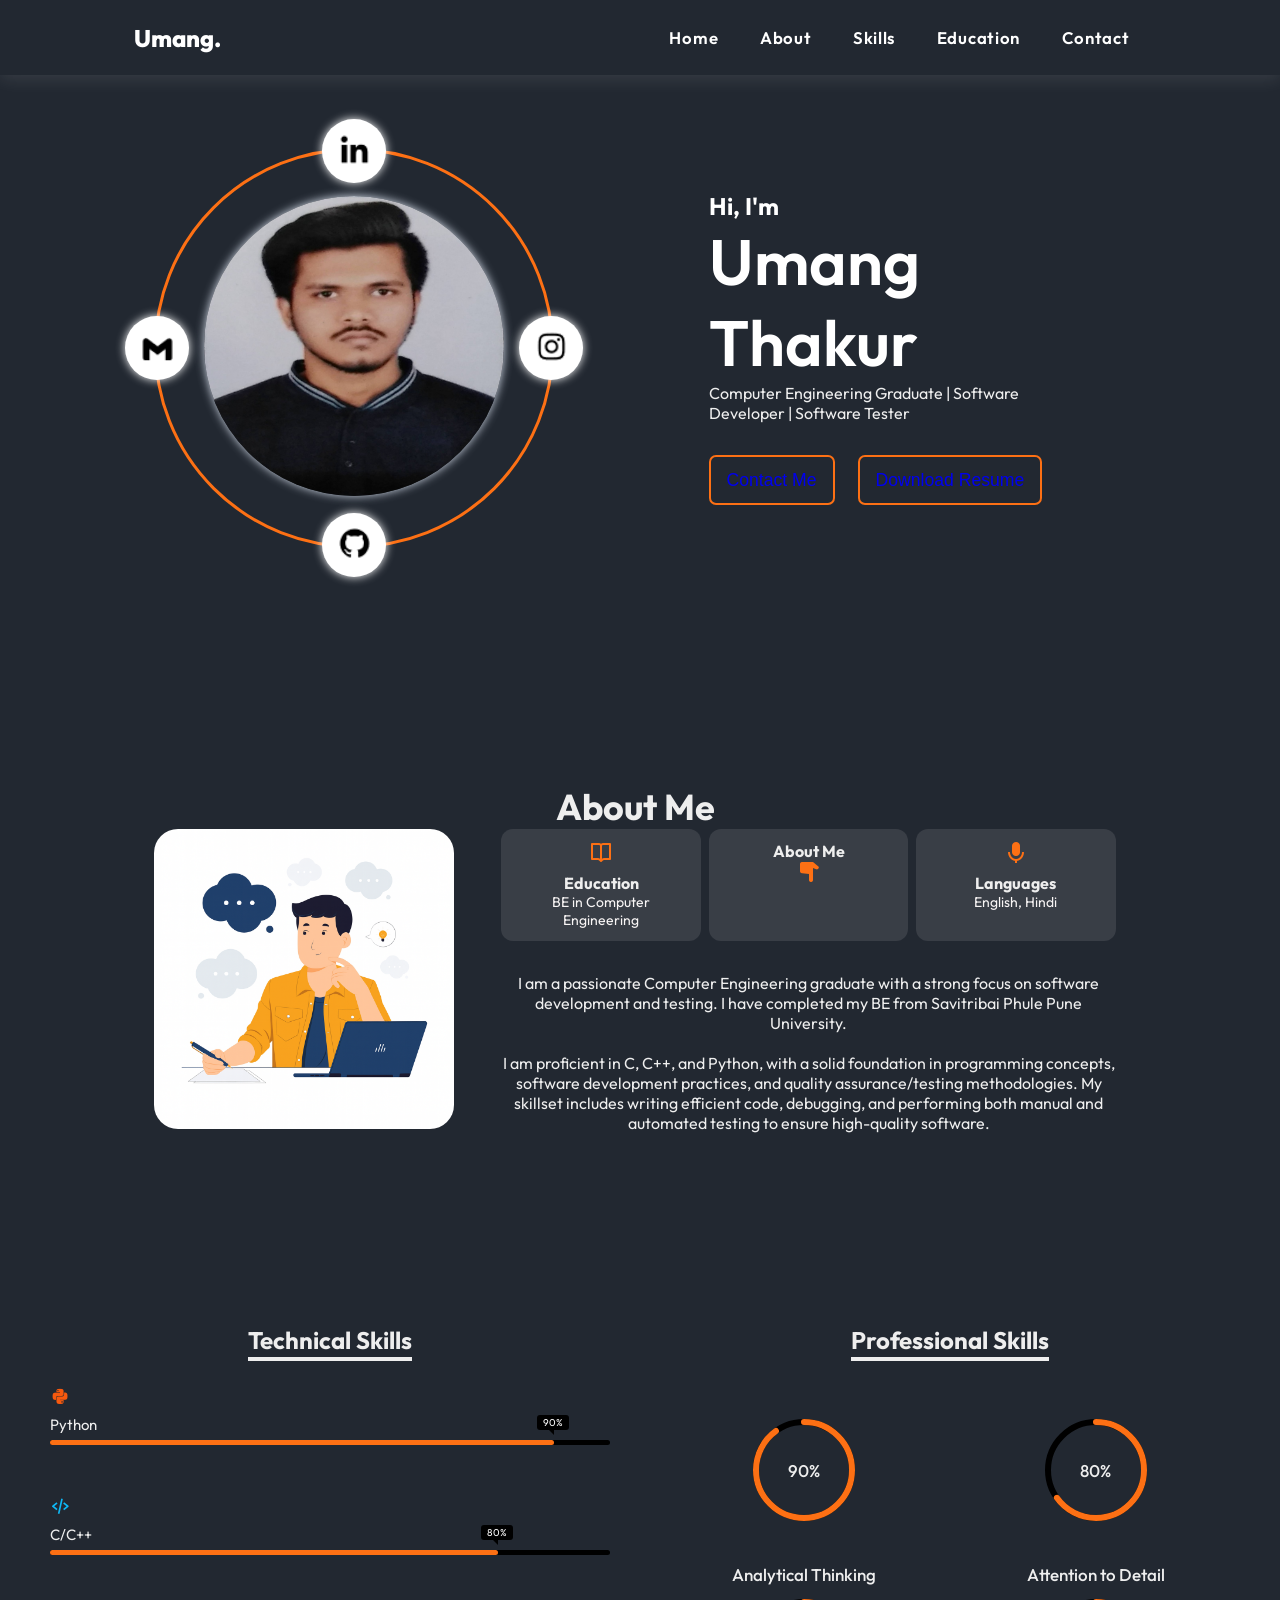
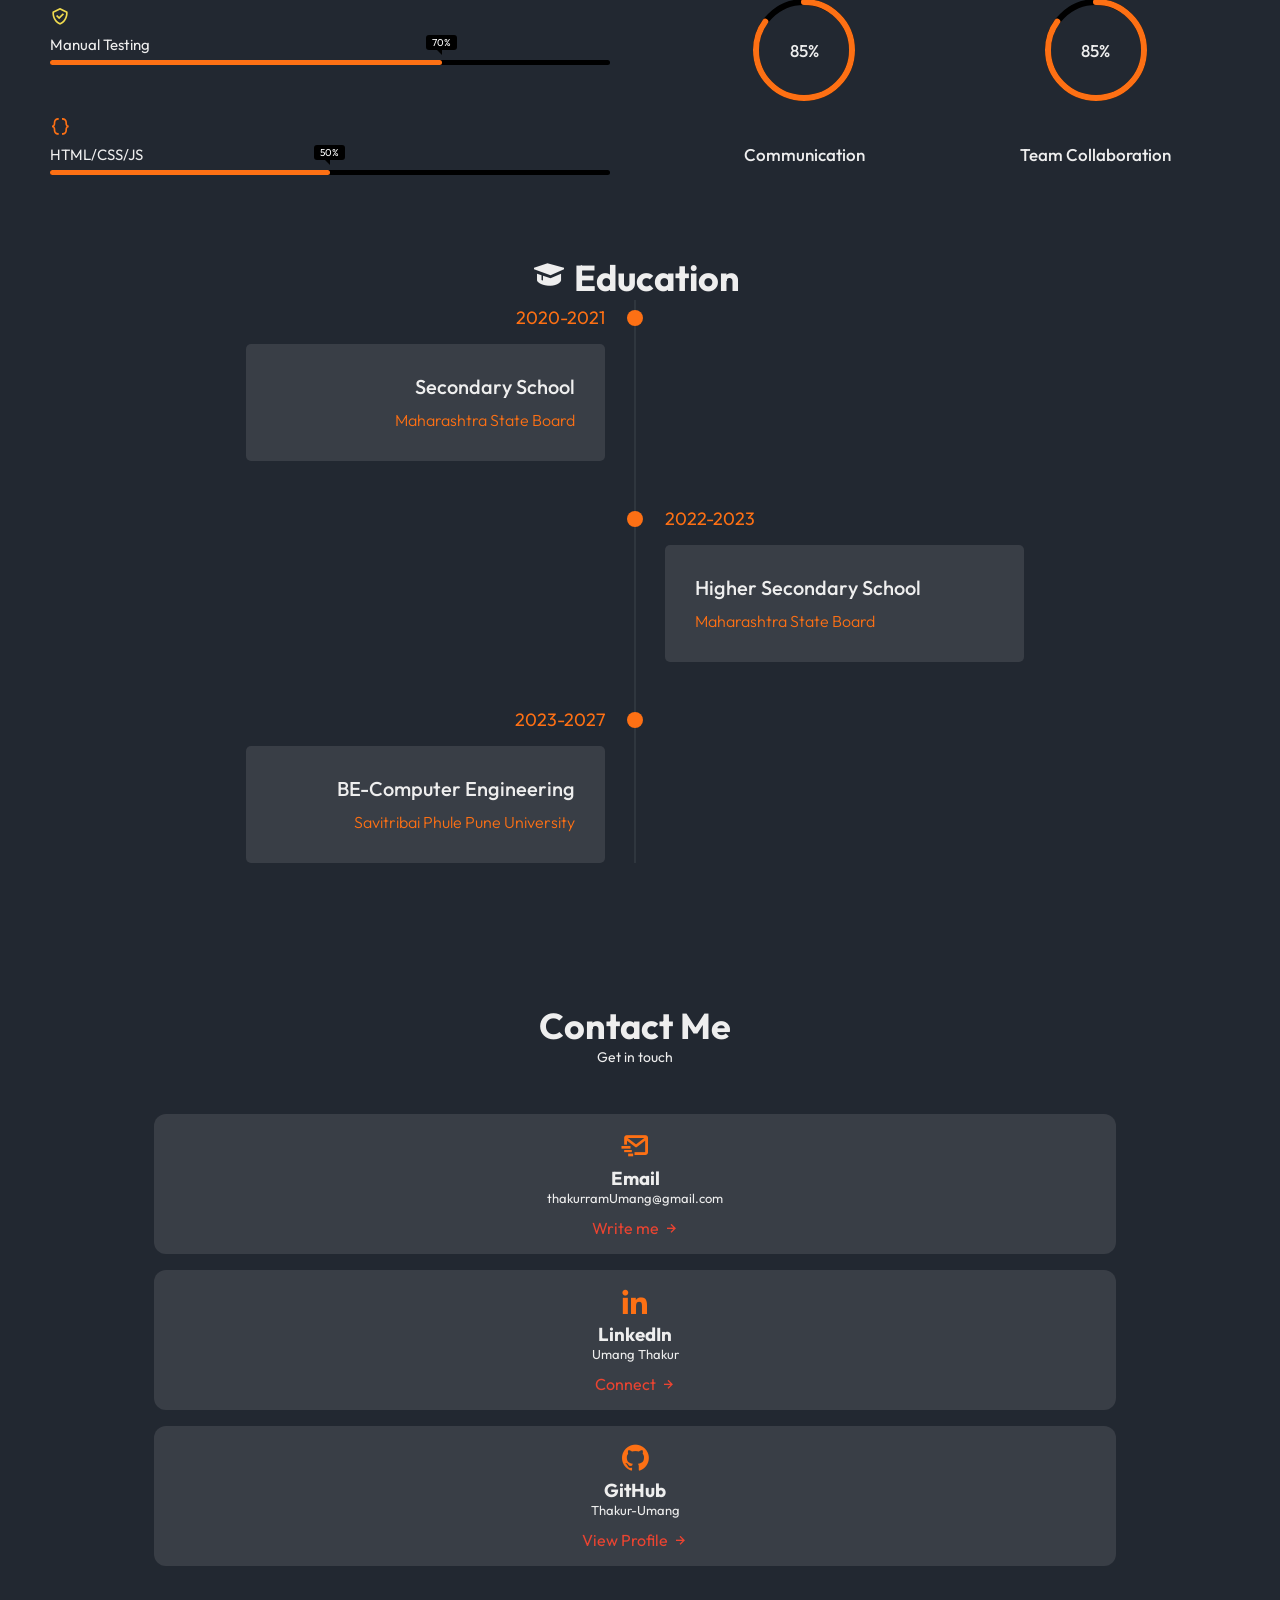
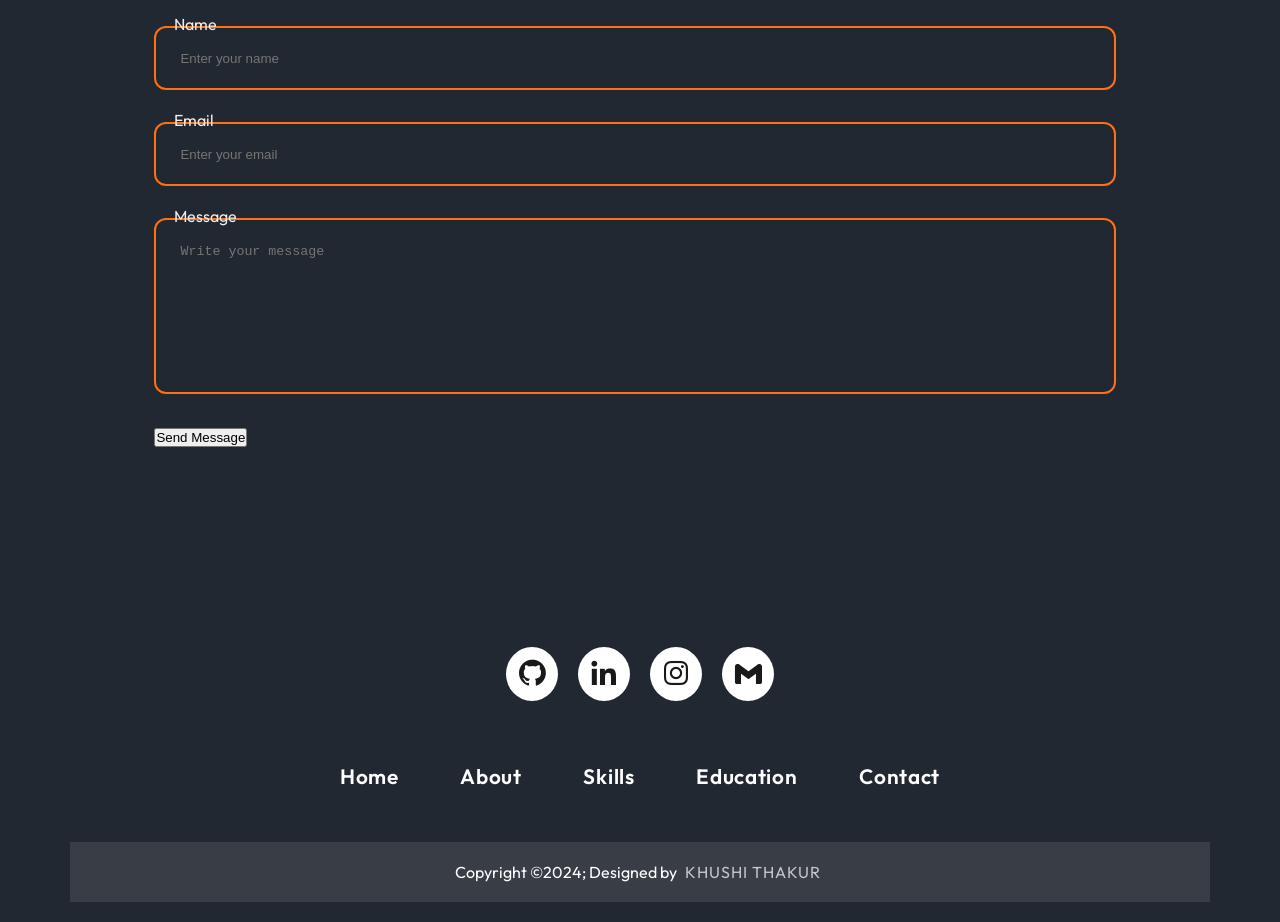
==== commit 9b8922ee: "updated details to other" ====
--- a/index.html
+++ b/index.html
@@ -67,13 +67,14 @@
                         </div>
                     </div>
                     <div class="images">
-                        <img src="images/My.jpg" class="img-w" alt="Umang Thakur">
+                        <img src="images/PassportPhoto.jpeg" class="img-w" alt="Umang Thakur">
                     </div>
                 </div>
                 <div class="detail">
                     <h3>Hi, I'm</h3>
                     <h1><span class="accent-text">Umang</span> Thakur</h1>
-                    <p class="hero-description">Computer Engineering Student | Frontend Developer | UI/UX Enthusiast</p>
+                    <p class="hero-description">Computer Engineering Graduate | Software Developer | Software Tester
+                    </p>
                     <div class="button-group">
                         <a href="#contact" class="button"><button>Contact Me</button></a>
                         <a href="files/Umang_Thakur.pdf" download class="button"><button>Download Resume</button></a>
@@ -89,7 +90,7 @@
             <h2 class="section_title">About Me</h2>
             <div class="about_container">
                 <div class="about_img_container">
-                    <img src="images/about_image.jpg" alt="About Me" class="about_img">
+                    <img src="images/about_img.png" alt="About Me" class="about_img">
                 </div>
 
                 <div class="about_data">
@@ -116,11 +117,13 @@
                     </div>
                     <div class="about_content">
                         <p class="about_description">
-                            I'm a passionate Computer Engineering student with expertise in frontend development and
-                            UI/UX design. Currently pursuing my BE at Savitribai Phule Pune University.
+                            I am a passionate Computer Engineering graduate with a strong focus on software development
+                            and testing. I have completed my BE from Savitribai Phule Pune University.
                             <br><br>
-                            I am proficient in C, C++, and Python, with a strong foundation in programming concepts and
-                            problem-solving.
+                            I am proficient in C, C++, and Python, with a solid foundation in programming concepts,
+                            software development practices, and quality assurance/testing methodologies. My skillset
+                            includes writing efficient code, debugging, and performing both manual and automated testing
+                            to ensure high-quality software.
                         </p>
 
                     </div>
@@ -135,34 +138,34 @@
 
             <h1 class="heading1">Technical Skills</h1>
             <div class="Technical-bars">
-                <div class="bar"><i class='bx bxl-html5' style='color:#f7590e'></i>
+                <div class="bar"><i class='bx bxl-python' style='color:#f7590e'></i>
                     <div class="info">
-                        <span>HTML</span>
+                        <span>Python</span>
                     </div>
                     <div class="progress-line html">
                         <span></span>
                     </div>
                 </div><br />
-                <div class="bar"><i class='bx bxl-css3' style='color:#0eb9f7'></i>
+                <div class="bar"><i class='bx bx-code-alt' style='color:#0eb9f7'></i>
                     <div class="info">
-                        <span>CSS</span>
+                        <span>C/C++</span>
                     </div>
                     <div class="progress-line css">
                         <span></span>
                     </div>
                 </div><br />
-                <div class="bar"><i class='bx bxl-javascript' style='color: #f0db4f '></i>
+                <div class="bar"><i class='bx bx-check-shield' style='color: #f0db4f '></i>
                     <div class="info">
-                        <span>JavaScript</span>
+                        <span>Manual Testing</span>
                     </div>
                     <div class="progress-line javaScript">
                         <span></span>
                     </div>
                 </div><br />
 
-                <div class="bar"><i style="color: #FD7014" class='bx bxl-react'></i>
+                <div class="bar"><i style="color: #FD7014" class='bx bx-code-curly'></i>
                     <div class="info">
-                        <span>React</span>
+                        <span>HTML/CSS/JS</span>
                     </div>
                     <div class="progress-line react">
                         <span> </span>
@@ -181,7 +184,7 @@
                         <circle class="path path-1" cx="100" cy="100" r="80"></circle>
                     </svg>
                     <div class="percentage">90%</div>
-                    <div class="text">Creativity</div>
+                    <div class="text">Analytical Thinking</div>
                 </div>
 
                 <div class="radial-bar">
@@ -190,16 +193,7 @@
                         <circle class="path path-2" cx="100" cy="100" r="80"></circle>
                     </svg>
                     <div class="percentage">80%</div>
-                    <div class="text">Communication</div>
-                </div>
-
-                <div class="radial-bar">
-                    <svg x="0px" y="0px" viewBox="0 0 200 200">
-                        <circle class="progress-bar" cx="100" cy="100" r="80"></circle>
-                        <circle class="path path-3" cx="100" cy="100" r="80"></circle>
-                    </svg>
-                    <div class="percentage">75%</div>
-                    <div class="text">Problem Solving</div>
+                    <div class="text">Attention to Detail</div>
                 </div>
 
                 <div class="radial-bar">
@@ -208,7 +202,16 @@
                         <circle class="path path-4" cx="100" cy="100" r="80"></circle>
                     </svg>
                     <div class="percentage">85%</div>
-                    <div class="text">TeamWork</div>
+                    <div class="text">Communication</div>
+                </div>
+
+                <div class="radial-bar">
+                    <svg x="0px" y="0px" viewBox="0 0 200 200">
+                        <circle class="progress-bar" cx="100" cy="100" r="80"></circle>
+                        <circle class="path path-4" cx="100" cy="100" r="80"></circle>
+                    </svg>
+                    <div class="percentage">85%</div>
+                    <div class="text">Team Collaboration</div>
                 </div>
             </div>
         </div>
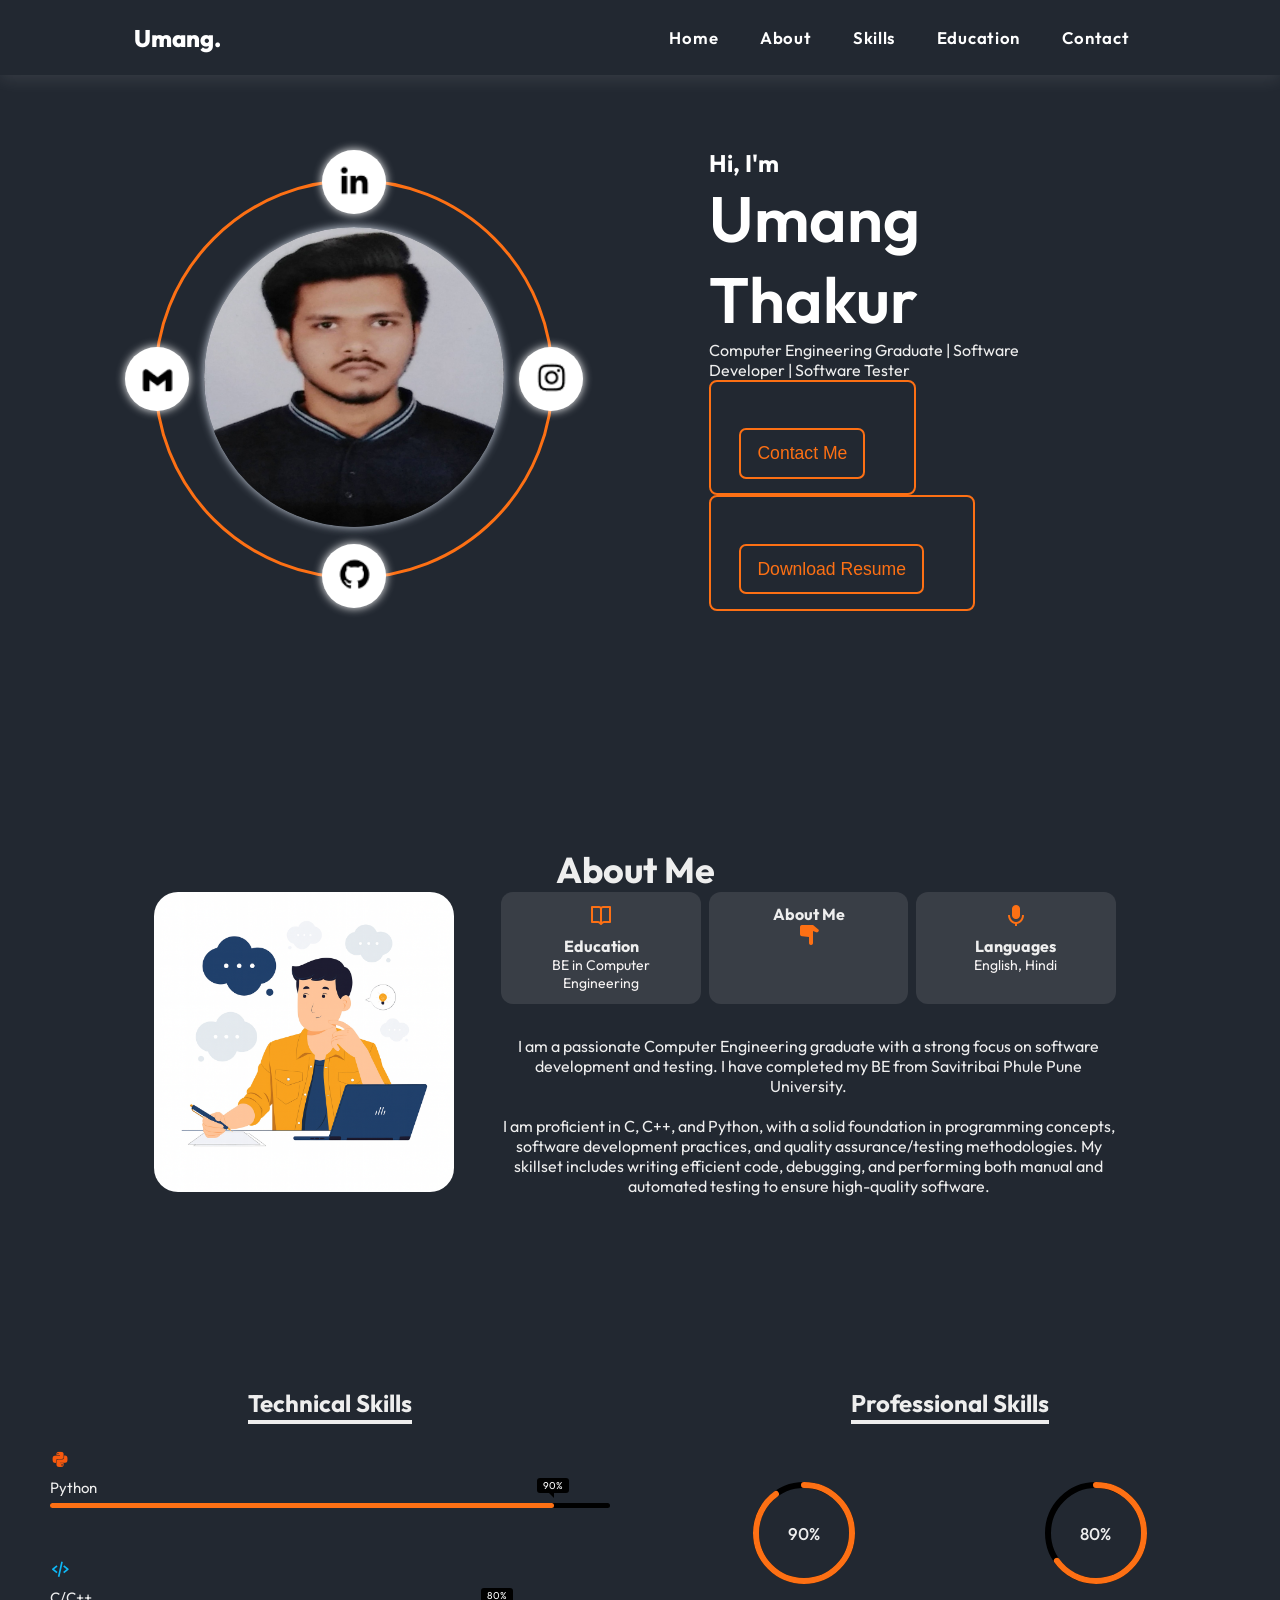
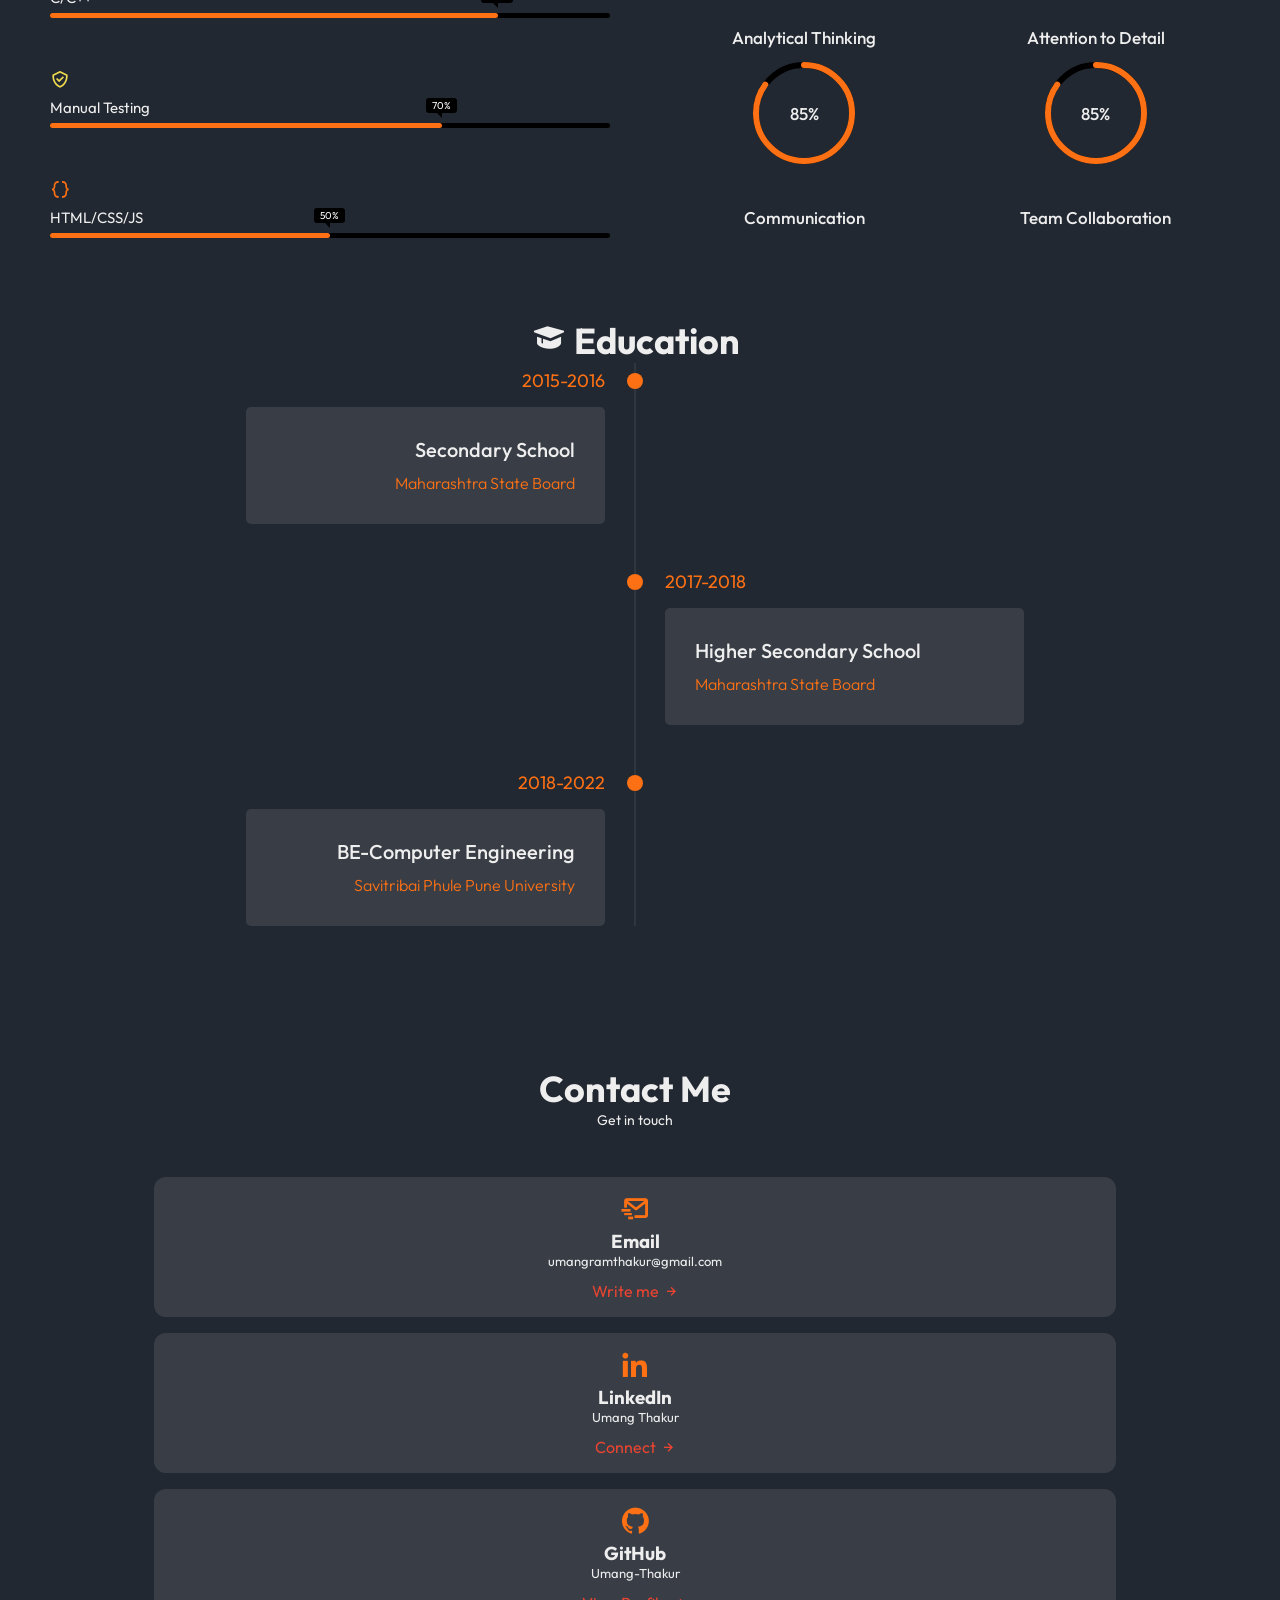
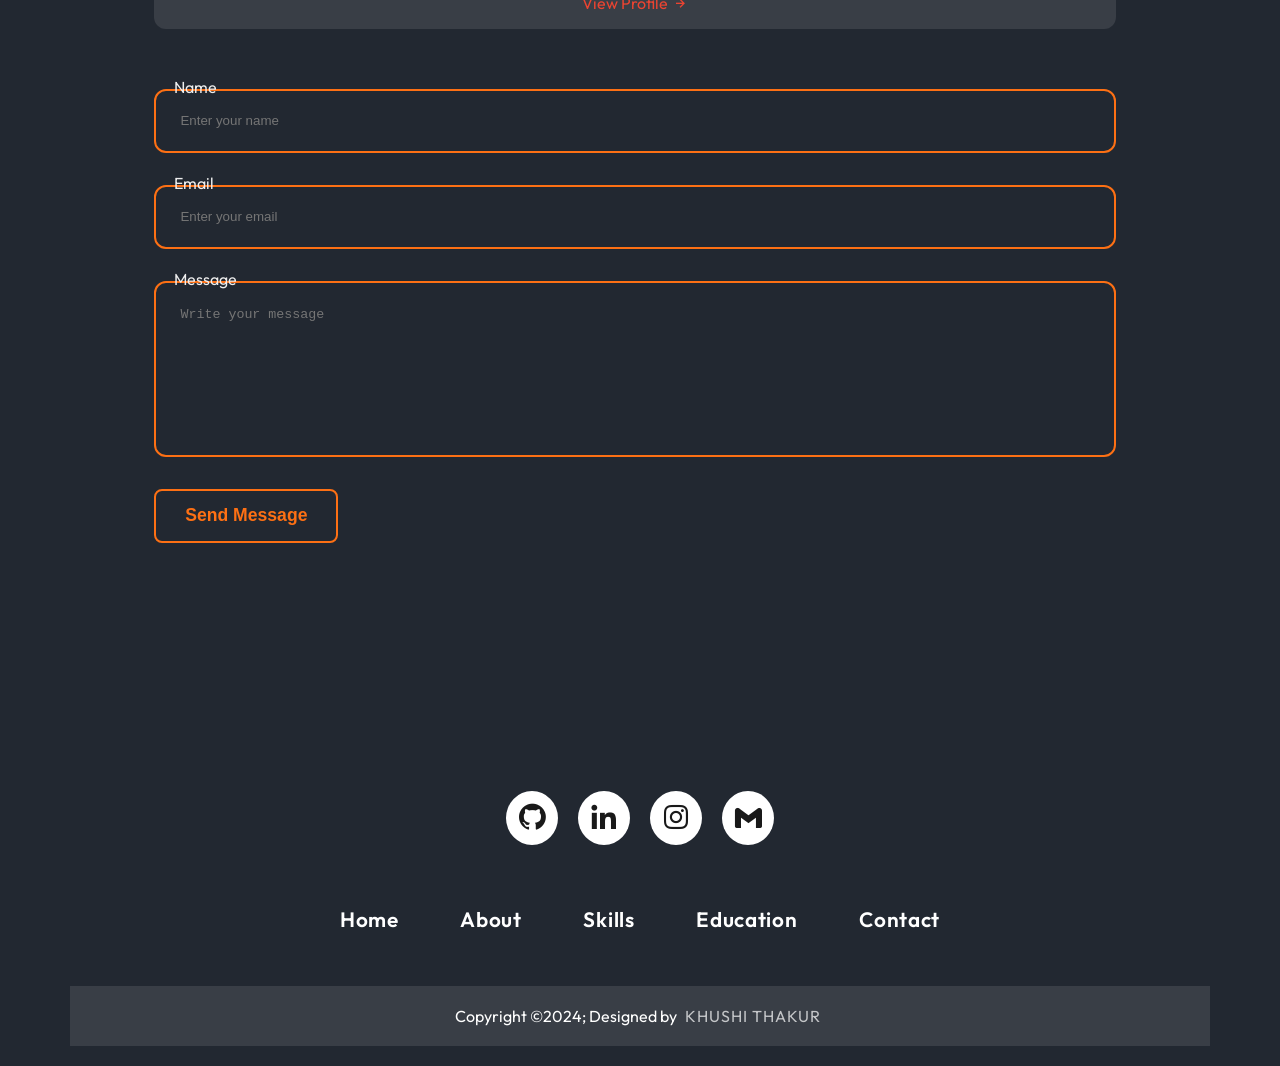
==== commit 15c28085: "updated the links and css" ====
--- a/index.html
+++ b/index.html
@@ -42,19 +42,19 @@
                     <div class="big-circle">
                         <div class="icon-block">
                             <a
-                                href="https://www.linkedin.com/in/Umang-thakur-0b56ba30b?utm_source=share&utm_campaign=share_via&utm_content=profile&utm_medium=android_app">
+                                href="https://www.linkedin.com/in/umang-thakur-3665771a2?utm_source=share&utm_campaign=share_via&utm_content=profile&utm_medium=android_app">
                                 <img src="[data-uri]"
                                     alt="" />
                             </a>
                         </div>
                         <div class="icon-block">
-                            <a href="https://www.instagram.com/_Umang._135?igsh=MTR3aXk3MGN3bXkzMQ==">
+                            <a href="https://www.instagram.com/umang.thakur_?igsh=MWVhYXpvMzhhdGhsYw==">
                                 <img src="[data-uri]"
                                     alt="" />
                             </a>
                         </div>
                         <div class="icon-block">
-                            <a href="https://github.com/Thakur-Umang">
+                            <a href="https://github.com/Umang-Thakur">
                                 <img src="[data-uri]"
                                     alt="" />
                             </a>
@@ -225,7 +225,7 @@
                 <div class="timeline-items">
                     <div class="timeline-item">
                         <div class="timeline-dot"></div>
-                        <div class="timeline-date">2020-2021</div>
+                        <div class="timeline-date">2015-2016</div>
                         <div class="timeline-content">
                             <h3>Secondary School</h3>
                             <p>Maharashtra State Board</p>
@@ -233,7 +233,7 @@
                     </div>
                     <div class="timeline-item">
                         <div class="timeline-dot"></div>
-                        <div class="timeline-date">2022-2023</div>
+                        <div class="timeline-date">2017-2018</div>
                         <div class="timeline-content">
                             <h3>Higher Secondary School</h3>
                             <p>Maharashtra State Board</p>
@@ -241,7 +241,7 @@
                     </div>
                     <div class="timeline-item">
                         <div class="timeline-dot"></div>
-                        <div class="timeline-date">2023-2027</div>
+                        <div class="timeline-date">2018-2022</div>
                         <div class="timeline-content">
                             <h3>BE-Computer Engineering</h3>
                             <p>Savitribai Phule Pune University</p>
@@ -306,13 +306,13 @@
             <h2 class="section_title">Contact Me</h2>
             <p class="section_subtitle accent-text">Get in touch</p>
 
-            <div class="contact_content">
+            <div class="contact_container">
                 <div class="contact_info">
                     <div class="contact_card">
                         <i class='bx bx-mail-send contact_card-icons'></i>
                         <h3 class="contact_card-title">Email</h3>
-                        <span class="contact_card-data">thakurramUmang@gmail.com</span>
-                        <a href="mailto:thakurramUmang@gmail.com" class="contact_button">
+                        <span class="contact_card-data">umangramthakur@gmail.com</span>
+                        <a href="mailto:umangramthakur@gmail.com" class="contact_button">
                             Write me <i class='bx bx-right-arrow-alt contact_button-icon'></i>
                         </a>
                     </div>
@@ -321,7 +321,8 @@
                         <i class='bx bxl-linkedin contact_card-icons'></i>
                         <h3 class="contact_card-title">LinkedIn</h3>
                         <span class="contact_card-data">Umang Thakur</span>
-                        <a href="https://www.linkedin.com/in/Umang-thakur-0b56ba30b" class="contact_button">
+                        <a href="https://www.linkedin.com/in/umang-thakur-3665771a2?utm_source=share&utm_campaign=share_via&utm_content=profile&utm_medium=android_app"
+                            class="contact_button">
                             Connect <i class='bx bx-right-arrow-alt contact_button-icon'></i>
                         </a>
                     </div>
@@ -329,8 +330,8 @@
                     <div class="contact_card">
                         <i class='bx bxl-github contact_card-icons'></i>
                         <h3 class="contact_card-title">GitHub</h3>
-                        <span class="contact_card-data">Thakur-Umang</span>
-                        <a href="https://github.com/Thakur-Umang" class="contact_button">
+                        <span class="contact_card-data">Umang-Thakur</span>
+                        <a href="https://github.com/Umang-Thakur" class="contact_button">
                             View Profile <i class='bx bx-right-arrow-alt contact_button-icon'></i>
                         </a>
                     </div>
@@ -365,10 +366,10 @@
     <footer>
         <div class="footerContainer">
             <div class="socialIcons">
-                <a href="https://github.com/Thakur-Umang" aria-label="GitHub"><i class='bx bxl-github'></i></a>
-                <a href="https://www.linkedin.com/in/Umang-thakur-0b56ba30b" aria-label="LinkedIn"><i
-                        class='bx bxl-linkedin'></i></a>
-                <a href="https://www.instagram.com/..Umang._.135" aria-label="Instagram"><i
+                <a href="https://github.com/Umang-Thakur" aria-label="GitHub"><i class='bx bxl-github'></i></a>
+                <a href="https://www.linkedin.com/in/umang-thakur-3665771a2?utm_source=share&utm_campaign=share_via&utm_content=profile&utm_medium=android_app"
+                    aria-label="LinkedIn"><i class='bx bxl-linkedin'></i></a>
+                <a href="https://www.instagram.com/umang.thakur_?igsh=MWVhYXpvMzhhdGhsYw==" aria-label="Instagram"><i
                         class='bx bxl-instagram'></i></a>
                 <a href="mailto:umangramthakur@gmail.com" aria-label="Email"><i class='bx bxl-gmail'></i></a>
             </div>
--- a/index.css
+++ b/index.css
@@ -2,9 +2,9 @@
 @import url('https://fonts.googleapis.com/css2?family=Outfit:wght@200;300;400;500;600;700;800&family=Roboto:wght@100;300;400&display=swap');
 
 :root {
- --primary-accent: #FD7014;
-  --secondary-bg: #393E46;
-  --text-light: #EEEEEE;
+  --primary-accent: #fd7014;
+  --secondary-bg: #393e46;
+  --text-light: #eeeeee;
   --text-dark: #222831;
 }
 
@@ -17,8 +17,6 @@
   text-decoration: none;
   scroll-behavior: smooth;
   scroll-padding-top: 3.5rem;
-
- 
 }
 /* General styles for sections to add a gap between them */
 section {
@@ -26,14 +24,13 @@
 }
 
 /* Optionally, if you want a bit more spacing for some sections */
-section.container, 
-section.About, 
-section.skills, 
-section.Education, 
-section.portfolio, 
+section.container,
+section.About,
+section.skills,
+section.Education,
+section.portfolio,
 section.contact {
   margin-bottom: 20px; /* Adjust this value as needed for extra spacing */
-
 }
 
 /* Ensure that the spacing works well with other styles */
@@ -48,12 +45,11 @@
   padding: 20px; /* Adjust padding if needed */
 }
 
-
 body {
   font-family: 'Outfit', sans-serif;
-  background-color:#222831;
+  background-color: #222831;
   height: 100vh;
-  color: #EEEEEE;
+  color: #eeeeee;
 }
 /* Genral */
 .container {
@@ -67,7 +63,7 @@
   height: auto;
 }
 
-.section_title, 
+.section_title,
 .section_subtitle {
   text-align: center;
 }
@@ -76,13 +72,13 @@
 }
 
 .section_title {
-  font-size:2.25rem;
-  color: #EEEEEE;
+  font-size: 2.25rem;
+  color: #eeeeee;
 }
 
 .section_subtitle {
   display: block;
-  font-size:.875rem;
+  font-size: 0.875rem;
   margin-bottom: 3rem;
 }
 /*----------------------------------------------- Nav----------------------------------------------- */
@@ -119,14 +115,14 @@
   color: #fff;
   text-decoration: none;
 }
-.logo a:hover{
-  color:#FD7014;
+.logo a:hover {
+  color: #fd7014;
 }
 
 /* Navigation menu styling */
 ul {
   display: flex;
-  gap: .6rem;
+  gap: 0.6rem;
   list-style-type: none;
   background-color: transparent;
   overflow: hidden;
@@ -135,23 +131,23 @@
 /* Navigation links styling */
 li a {
   display: inline-block;
-  padding: .3rem 1rem;
+  padding: 0.3rem 1rem;
   color: #fff;
   text-decoration: none;
   font-size: 1.05rem;
   font-weight: 600;
-  letter-spacing: .7px;
+  letter-spacing: 0.7px;
   border-radius: 36px;
   line-height: 2;
-  transition: .3s;
+  transition: 0.3s;
   opacity: 0;
-  animation: navani .3s ease forwards;
-  animation-delay: calc(.15s * var(--navAni));
+  animation: navani 0.3s ease forwards;
+  animation-delay: calc(0.15s * var(--navAni));
 }
 
 /* Hover state for navigation links */
 li a:hover {
-  color:#FD7014;
+  color: #fd7014;
 }
 
 /* Checkbox and menu styles (hidden by default) */
@@ -201,9 +197,9 @@
 
 /* --------------------------------------Section 1------------------------------------------------- */
 .hero-buttons {
-    display: flex;
-    gap: 1rem;
-    margin-top: 2rem;
+  display: flex;
+  gap: 1rem;
+  margin-top: 2rem;
 }
 .main {
   padding: 6rem 0%;
@@ -214,7 +210,7 @@
   align-items: center;
   height: calc(100vh - 75px);
   height: auto;
-  margin-top: 2.0rem;
+  margin-top: 2rem;
 }
 .main h3 {
   color: #fff;
@@ -233,15 +229,15 @@
 .main button {
   background-color: transparent;
   color: var(--primary-color);
-  border: 2px solid #FD7014;
+  border: 2px solid #fd7014;
   padding: 0.8rem 1rem;
   font-size: 1.1rem;
   border-radius: 7px;
   margin-top: 2rem;
   cursor: pointer;
 }
-button:hover{
-  background-color: #FD7014;
+button:hover {
+  background-color: #fd7014;
 }
 .button button {
   margin-right: 20px; /* Adjust the value as needed */
@@ -249,10 +245,10 @@
 .images {
   margin-left: auto;
   width: 300px;
-}   
+}
 .images img {
   border-radius: 50%;
-  box-shadow: 0 0 10px #D1D9E6;
+  box-shadow: 0 0 10px #d1d9e6;
 }
 
 /* Section 1 End */
@@ -265,7 +261,7 @@
   height: 100%;
   width: 100%;
   position: relative;
-  border: 3px solid #FD7014;
+  border: 3px solid #fd7014;
   border-radius: 50%;
   display: flex;
   display: -webkit-flex;
@@ -340,8 +336,8 @@
   transform: translate(-50%, -50%);
   -webkit-transform: translate(-50%, -50%);
 }
-.detail{
-  padding:0 1.6rem;
+.detail {
+  padding: 0 1.6rem;
 }
 /* keyframe animation */
 
@@ -384,112 +380,111 @@
 /* Animation */
 @keyframes leftSideAni {
   0% {
-      transform: translateX(-100px);
-      opacity: 0;
+    transform: translateX(-100px);
+    opacity: 0;
   }
   100% {
-      transform: translateX(0);
-      opacity: 1;
+    transform: translateX(0);
+    opacity: 1;
   }
 }
 @keyframes navani {
   0% {
-      transform: translateY(100px);
-      opacity: 0;
+    transform: translateY(100px);
+    opacity: 0;
   }
   100% {
-      transform: translateY(0);
-      opacity: 1;
+    transform: translateY(0);
+    opacity: 1;
   }
 }
 @keyframes topSideAni {
   0% {
-      transform: translateY(-100px);
-      opacity: 0;
+    transform: translateY(-100px);
+    opacity: 0;
   }
   100% {
-      transform: translateY(0);
-      opacity: 1;
+    transform: translateY(0);
+    opacity: 1;
   }
 }
 
 @media screen and (max-width: 1024px) {
   .container {
-      padding: 0 4.4rem;
+    padding: 0 4.4rem;
   }
   .main h3 {
-      color: #000;
-      margin-top: 1rem;
+    color: #000;
+    margin-top: 1rem;
   }
 }
 @media screen and (max-width: 990px) {
   .main {
-      grid-template-columns: repeat(auto-fit, minmax(420px, 1fr));
+    grid-template-columns: repeat(auto-fit, minmax(420px, 1fr));
   }
   .rounding-sec {
-      margin: auto;
+    margin: auto;
   }
 }
 
 @media screen and (max-width: 768px) {
   .container {
-      padding: 0 0;
-
-  }
-}
-
-@media screen and (max-width:600px) {
+    padding: 0 0;
+  }
+}
+
+@media screen and (max-width: 600px) {
   body {
-      height: auto;
+    height: auto;
   }
   header {
-      height: auto;
-      background-color: var(--primary-dark);
+    height: auto;
+    background-color: var(--primary-dark);
   }
 
   ul {
-      background-color: #2f363e;
-      width: 50%;
-      height: 40vh;
-      position: absolute;
-      display: flex;
-      flex-direction: column;
-      text-align: center;
-      top: 3.4rem;
-      left: -100%;
-      z-index: 111111;
+    background-color: #2f363e;
+    width: 50%;
+    height: 40vh;
+    position: absolute;
+    display: flex;
+    flex-direction: column;
+    text-align: center;
+    top: 3.4rem;
+    left: -100%;
+    z-index: 111111;
   }
 
   .menu {
-      display: block;
-      font-size: 1.5rem;
-      font-weight: bold;
-      color: var(--primary-color);
-  }
-
-  #click:checked~ul {
-      left: 0;
-      transition: all 0.3s ease;
+    display: block;
+    font-size: 1.5rem;
+    font-weight: bold;
+    color: var(--primary-color);
+  }
+
+  #click:checked ~ ul {
+    left: 0;
+    transition: all 0.3s ease;
   }
   .main {
-      grid-template-columns: repeat(auto-fit, minmax(266px, 1fr));
-      margin-top: 2rem;
-      overflow-x: hidden;
+    grid-template-columns: repeat(auto-fit, minmax(266px, 1fr));
+    margin-top: 2rem;
+    overflow-x: hidden;
   }
   .icon-block {
-      width: 40px;
-      height: 40px;
+    width: 40px;
+    height: 40px;
   }
   .rounding-sec {
-      height: 255px;
-      width: 255px;
+    height: 255px;
+    width: 255px;
   }
   .images {
-      width: 170px;
-  }
-  .contact_card{
-  margin-left: 2.5px;
-  margin-right: 2.5px;
+    width: 170px;
+  }
+  .contact_card {
+    margin-left: 2.5px;
+    margin-right: 2.5px;
   }
 }
 
@@ -533,9 +528,9 @@
 
 /* Box styling */
 .about_box {
-  background-color: #393E46;
+  background-color: #393e46;
   border-radius: 0.75rem;
-  padding:0.75rem 1rem; /* Increase padding for better spacing */
+  padding: 0.75rem 1rem; /* Increase padding for better spacing */
   text-align: center; /* Center align text and icons */
   display: flex;
   flex-direction: column;
@@ -545,14 +540,14 @@
 /* Icon styling */
 .about_icons {
   font-size: 1.5rem; /* Increase icon size for better visibility */
-  color: #FD7014;
+  color: #fd7014;
   margin-bottom: 0.5rem;
 }
 
 /* Title styling */
 .about_title {
   font-size: 1rem; /* Adjust font size */
-  color: #EEEEEE;
+  color: #eeeeee;
   text-align: center;
 }
 
@@ -560,13 +555,12 @@
 .about_subtitle {
   font-size: 0.875rem; /* Adjust font size */
   color: #f8f5f5;
-
 }
 
 /* Description styling */
 .about_description {
   margin-bottom: 2rem;
-  color: #EEEEEE;
+  color: #eeeeee;
   text-align: center;
   max-width: 800px; /* Optional: limit the width of the description */
   margin: 2rem auto; /* Center horizontally and add vertical margin */
@@ -596,7 +590,7 @@
   .about_img {
     max-width: 300px; /* Increase the maximum width of the image */
   }
-  
+
   .about_description {
     text-align: center; /* Center the description on larger screens */
     margin: 2rem auto; /* Center horizontally and add vertical margin */
@@ -611,359 +605,386 @@
   .about_img {
     max-width: 300px; /* Increase the maximum width of the image */
   }
-
 }
 .about-achievements {
-    margin: 1rem 0;
-    padding-left: 1.5rem;
+  margin: 1rem 0;
+  padding-left: 1.5rem;
 }
 
 .about-achievements li {
-    margin-bottom: 0.5rem;
-    position: relative;
+  margin-bottom: 0.5rem;
+  position: relative;
 }
 
 /*--------------------------------------------- skills---------------------------------------------- */
 
-.skills { 
-  display: flex; 
-  flex-wrap: wrap; 
-} 
-
-.container1 { 
-  width: 100%; 
-  max-width: 600px; 
-  height: auto; 
-  padding: 20px; 
-  margin: 0 auto; 
-} 
+.skills {
+  display: flex;
+  flex-wrap: wrap;
+}
+
+.container1 {
+  width: 100%;
+  max-width: 600px;
+  height: auto;
+  padding: 20px;
+  margin: 0 auto;
+}
 .skills-container {
-    display: grid;
-    grid-template-columns: repeat(auto-fit, minmax(300px, 1fr));
-    gap: 2rem;
-    margin-top: 2rem;
-}
-
-.heading1 { 
-  text-align: center; 
-  text-decoration: underline; 
-  text-underline-offset: 8px; 
-  text-decoration-thickness: 4px; 
-  margin-bottom: 30px; 
-} 
-
-.bar { 
-  font-size: 20px; 
-} 
-
-.Technical-bars .bar { 
-  margin-top: 30px; 
-} 
-
-.Technical-bars .bar:first-child { 
-  margin-top: 0; 
-} 
-
-.Technical-bars .bar:last-child { 
-  margin-bottom: 0; 
-} 
-
-.Technical-bars .bar .info { 
-  margin-bottom: 5px; 
-} 
-
-.Technical-bars .bar .info span { 
-  font-size: 15px; 
-  opacity: 0; 
-  animation: showText 0.5s 1s linear forwards; 
-} 
-
-.Technical-bars .bar .progress-line { 
-  position: relative; 
-  border-radius: 10px; 
-  width: 100%; 
-  height: 5px; 
-  background-color: #000000; 
-  animation: animate 1s cubic-bezier(1,0,0.5,1) forwards; 
-  transform: scaleX(0); 
-  transform-origin: left; 
-} 
-
-@keyframes animate { 
-  100% { 
-      transform: scaleX(1); 
-  } 
-} 
-
-.Technical-bars .bar .progress-line span { 
-  height: 100%; 
-  background-color: #FD7014; 
-  position: absolute; 
-  border-radius: 10px; 
-  animation: animate 1s 1s cubic-bezier(1,0,0.5,1) forwards; 
-  transform: scaleX(0); 
-  transform-origin: left; 
-} 
-
-.progress-line.html span { width: 90%; } 
-.progress-line.css span { width: 80%; } 
-.progress-line.javaScript span { width: 70%; } 
-.progress-line.java span { width: 65%; } 
-.progress-line.react span { width: 50%; } 
-
-.progress-line span::after { 
-  content: ""; 
-  position: absolute; 
-  padding: 1px 6px; 
-  background-color: #000; 
-  color: #fff; 
-  font-size: 10px; 
-  border-radius: 3px; 
-  top: -25px; 
-  right: -15px; 
-  opacity: 0; 
-  animation: showText 0.5s 1.5s linear forwards; 
-} 
-
-.progress-line.html span::after { content: "90%"; } 
-.progress-line.css span::after { content: "80%"; } 
-.progress-line.javaScript span::after { content: "70%"; } 
-.progress-line.java span::after { content: "65%"; } 
-.progress-line.react span::after { content: "50%"; } 
-
-.progress-line span::before { 
-  content: ""; 
-  position: absolute; 
-  width: 0; 
-  height: 0; 
-  border: 5px solid transparent; 
-  border-bottom-width: 0; 
-  border-right-width: 0; 
-  border-top-color: #000; 
-  top: -10px; 
-  right: 0; 
-  opacity: 0; 
-  animation: showText 0.5s 1.5s linear forwards; 
-} 
-
-@keyframes showText { 
-  100% { 
-      opacity: 1; 
-  } 
-} 
-
-.radial-bars { 
-  width: 100%; 
-  display: flex; 
-  flex-wrap: wrap; 
-  justify-content: space-between; 
-  gap: 10px; /* Add space between bars if needed */ 
-} 
-
-.radial-bars .radial-bar { 
+  display: grid;
+  grid-template-columns: repeat(auto-fit, minmax(300px, 1fr));
+  gap: 2rem;
+  margin-top: 2rem;
+}
+
+.heading1 {
+  text-align: center;
+  text-decoration: underline;
+  text-underline-offset: 8px;
+  text-decoration-thickness: 4px;
+  margin-bottom: 30px;
+}
+
+.bar {
+  font-size: 20px;
+}
+
+.Technical-bars .bar {
+  margin-top: 30px;
+}
+
+.Technical-bars .bar:first-child {
+  margin-top: 0;
+}
+
+.Technical-bars .bar:last-child {
+  margin-bottom: 0;
+}
+
+.Technical-bars .bar .info {
+  margin-bottom: 5px;
+}
+
+.Technical-bars .bar .info span {
+  font-size: 15px;
+  opacity: 0;
+  animation: showText 0.5s 1s linear forwards;
+}
+
+.Technical-bars .bar .progress-line {
+  position: relative;
+  border-radius: 10px;
+  width: 100%;
+  height: 5px;
+  background-color: #000000;
+  animation: animate 1s cubic-bezier(1, 0, 0.5, 1) forwards;
+  transform: scaleX(0);
+  transform-origin: left;
+}
+
+@keyframes animate {
+  100% {
+    transform: scaleX(1);
+  }
+}
+
+.Technical-bars .bar .progress-line span {
+  height: 100%;
+  background-color: #fd7014;
+  position: absolute;
+  border-radius: 10px;
+  animation: animate 1s 1s cubic-bezier(1, 0, 0.5, 1) forwards;
+  transform: scaleX(0);
+  transform-origin: left;
+}
+
+.progress-line.html span {
+  width: 90%;
+}
+.progress-line.css span {
+  width: 80%;
+}
+.progress-line.javaScript span {
+  width: 70%;
+}
+.progress-line.java span {
+  width: 65%;
+}
+.progress-line.react span {
+  width: 50%;
+}
+
+.progress-line span::after {
+  content: '';
+  position: absolute;
+  padding: 1px 6px;
+  background-color: #000;
+  color: #fff;
+  font-size: 10px;
+  border-radius: 3px;
+  top: -25px;
+  right: -15px;
+  opacity: 0;
+  animation: showText 0.5s 1.5s linear forwards;
+}
+
+.progress-line.html span::after {
+  content: '90%';
+}
+.progress-line.css span::after {
+  content: '80%';
+}
+.progress-line.javaScript span::after {
+  content: '70%';
+}
+.progress-line.java span::after {
+  content: '65%';
+}
+.progress-line.react span::after {
+  content: '50%';
+}
+
+.progress-line span::before {
+  content: '';
+  position: absolute;
+  width: 0;
+  height: 0;
+  border: 5px solid transparent;
+  border-bottom-width: 0;
+  border-right-width: 0;
+  border-top-color: #000;
+  top: -10px;
+  right: 0;
+  opacity: 0;
+  animation: showText 0.5s 1.5s linear forwards;
+}
+
+@keyframes showText {
+  100% {
+    opacity: 1;
+  }
+}
+
+.radial-bars {
+  width: 100%;
+  display: flex;
+  flex-wrap: wrap;
+  justify-content: space-between;
+  gap: 10px; /* Add space between bars if needed */
+}
+
+.radial-bars .radial-bar {
   width: 48%; /* Half width with some gap */
-  height: 170px; 
-  position: relative; 
-} 
-
-.radial-bars .radial-bar svg { 
-  position: absolute; 
-  top: 50%; 
-  left: 50%; 
-  transform: translate(-50%, -50%) rotate(-90deg); 
-  width: 120px; 
-  height: 160px; 
-} 
-
-.radial-bars .radial-bar .progress-bar { 
-  stroke-width: 10; 
-  stroke: black; 
-  fill: transparent; 
-  stroke-dasharray: 502; 
-  stroke-dashoffset: 502; 
-  stroke-linecap: round; 
-  animation: animate-bar 1s linear forwards; 
-} 
-
-@keyframes animate-bar { 
-  100% { 
-      stroke-dashoffset: -1; 
-  } 
-} 
-
-.path { 
-  stroke-width: 10; 
-  stroke: #FD7014; 
-  fill: transparent; 
-  stroke-dasharray: 502; 
-  stroke-dashoffset: 502; 
-  stroke-linecap: round; 
-} 
-
-.path-1 { animation: animate-path1 1s 1s linear forwards; } 
-.path-2 { animation: animate-path2 1s 1s linear forwards; } 
-.path-3 { animation: animate-path3 1s 1s linear forwards; } 
-.path-4 { animation: animate-path4 1s 1s linear forwards; } 
-
-@keyframes animate-path1 { 
-  100% { 
-      stroke-dashoffset: 50; 
-  } 
-} 
-
-@keyframes animate-path2 { 
-  100% { 
-      stroke-dashoffset: 175; 
-  } 
-} 
-
-@keyframes animate-path3 { 
-  100% { 
-      stroke-dashoffset: 125; 
-  } 
-} 
-
-@keyframes animate-path4 { 
-  100% { 
-      stroke-dashoffset: 75; 
-  } 
-} 
-
-.radial-bar .percentage { 
-  position: absolute; 
-  top: 50%; 
-  left: 50%; 
-  transform: translate(-50%, -50%); 
-  font-size: 17px; 
-  font-weight: 500; 
-  opacity: 0; 
-  animation: showText 0.5s 1s linear forwards; 
-} 
-
-.radial-bar .text { 
-  width: 100%; 
-  position: absolute; 
-  text-align: center; 
-  bottom: -30px; 
-  left: 50%; 
-  transform: translateX(-50%); 
-  font-size: 17px; 
-  font-weight: 500; 
-  opacity: 0; 
-  animation: showText 0.5s 1s linear forwards; 
-} 
-
-.main-text { 
-  padding-top: 50px; 
-  margin-top: 100px; 
-} 
-
-.main-text h2 { 
-  font-size: 40px; 
-  line-height: 1; 
-  text-align: center; 
-} 
-
-.main-text h2 span { 
-  color: #FD7014; 
+  height: 170px;
+  position: relative;
+}
+
+.radial-bars .radial-bar svg {
+  position: absolute;
+  top: 50%;
+  left: 50%;
+  transform: translate(-50%, -50%) rotate(-90deg);
+  width: 120px;
+  height: 160px;
+}
+
+.radial-bars .radial-bar .progress-bar {
+  stroke-width: 10;
+  stroke: black;
+  fill: transparent;
+  stroke-dasharray: 502;
+  stroke-dashoffset: 502;
+  stroke-linecap: round;
+  animation: animate-bar 1s linear forwards;
+}
+
+@keyframes animate-bar {
+  100% {
+    stroke-dashoffset: -1;
+  }
+}
+
+.path {
+  stroke-width: 10;
+  stroke: #fd7014;
+  fill: transparent;
+  stroke-dasharray: 502;
+  stroke-dashoffset: 502;
+  stroke-linecap: round;
+}
+
+.path-1 {
+  animation: animate-path1 1s 1s linear forwards;
+}
+.path-2 {
+  animation: animate-path2 1s 1s linear forwards;
+}
+.path-3 {
+  animation: animate-path3 1s 1s linear forwards;
+}
+.path-4 {
+  animation: animate-path4 1s 1s linear forwards;
+}
+
+@keyframes animate-path1 {
+  100% {
+    stroke-dashoffset: 50;
+  }
+}
+
+@keyframes animate-path2 {
+  100% {
+    stroke-dashoffset: 175;
+  }
+}
+
+@keyframes animate-path3 {
+  100% {
+    stroke-dashoffset: 125;
+  }
+}
+
+@keyframes animate-path4 {
+  100% {
+    stroke-dashoffset: 75;
+  }
+}
+
+.radial-bar .percentage {
+  position: absolute;
+  top: 50%;
+  left: 50%;
+  transform: translate(-50%, -50%);
+  font-size: 17px;
+  font-weight: 500;
+  opacity: 0;
+  animation: showText 0.5s 1s linear forwards;
+}
+
+.radial-bar .text {
+  width: 100%;
+  position: absolute;
+  text-align: center;
+  bottom: -30px;
+  left: 50%;
+  transform: translateX(-50%);
+  font-size: 17px;
+  font-weight: 500;
+  opacity: 0;
+  animation: showText 0.5s 1s linear forwards;
+}
+
+.main-text {
+  padding-top: 50px;
+  margin-top: 100px;
+}
+
+.main-text h2 {
+  font-size: 40px;
+  line-height: 1;
+  text-align: center;
+}
+
+.main-text h2 span {
+  color: #fd7014;
 }
 
 /* Responsive adjustments */
 @media (max-width: 768px) {
-  .container1 { 
-      padding: 20px; 
-  }
-
-  .heading1 { 
-      font-size: 24px; 
-      margin-bottom: 20px; 
-  } 
-
-  .bar { 
-      font-size: 18px; 
-  } 
-
-  .Technical-bars .bar .info span { 
-      font-size: 14px; 
-  }
-
-  .radial-bars { 
-      flex-direction: row; /* Two rows of bars */
-      flex-wrap: wrap; 
-      gap: 10px; 
-  } 
-
-  .radial-bars .radial-bar { 
-      width: 48%; /* Two bars per row */ 
-      height: 130px; /* Adjusted height for smaller screens */ 
-  } 
-
-  .radial-bars .radial-bar svg { 
-      width: 100px; 
-      height: 120px; 
-  }
-
-  .radial-bar .text { 
-      bottom: -15px; 
-      font-size: 14px; 
-  }
-
-  .main-text { 
-      padding-top: 50px; 
-      margin-top: 50px; 
-  } 
-
-  .main-text h2 { 
-      font-size: 36px; 
+  .container1 {
+    padding: 20px;
+  }
+
+  .heading1 {
+    font-size: 24px;
+    margin-bottom: 20px;
+  }
+
+  .bar {
+    font-size: 18px;
+  }
+
+  .Technical-bars .bar .info span {
+    font-size: 14px;
+  }
+
+  .radial-bars {
+    flex-direction: row; /* Two rows of bars */
+    flex-wrap: wrap;
+    gap: 10px;
+  }
+
+  .radial-bars .radial-bar {
+    width: 48%; /* Two bars per row */
+    height: 130px; /* Adjusted height for smaller screens */
+  }
+
+  .radial-bars .radial-bar svg {
+    width: 100px;
+    height: 120px;
+  }
+
+  .radial-bar .text {
+    bottom: -15px;
+    font-size: 14px;
+  }
+
+  .main-text {
+    padding-top: 50px;
+    margin-top: 50px;
+  }
+
+  .main-text h2 {
+    font-size: 36px;
   }
 }
 
 @media (max-width: 480px) {
-  .container1 { 
-      padding: 10px; 
-  } 
-
-  .heading1 { 
-      font-size: 20px; 
-      margin-bottom: 15px; 
-  }
-
-  .bar { 
-      font-size: 16px; 
-  }
-
-  .Technical-bars .bar .info span { 
-      font-size: 12px; 
-  }
-
-  .radial-bars { 
-      flex-direction: row; /* Two rows of bars */
-      flex-wrap: wrap; 
-      gap: 10px; 
-  } 
-
-  .radial-bars .radial-bar { 
-      width: 48%; /* Two bars per row */ 
-      height: 130px; /* Adjusted height for small screens */ 
-  } 
-
-  .radial-bars .radial-bar svg { 
-      width: 80px; 
-      height: 100px; 
-  }
-
-  .radial-bar .text { 
-      bottom: -20px; 
-      font-size: 12px; 
-  }
-
-  .main-text { 
-      padding-top: 20px; 
-      margin-top: 20px; 
-  } 
-
-  .main-text h2 { 
-      font-size: 30px; 
+  .container1 {
+    padding: 10px;
+  }
+
+  .heading1 {
+    font-size: 20px;
+    margin-bottom: 15px;
+  }
+
+  .bar {
+    font-size: 16px;
+  }
+
+  .Technical-bars .bar .info span {
+    font-size: 12px;
+  }
+
+  .radial-bars {
+    flex-direction: row; /* Two rows of bars */
+    flex-wrap: wrap;
+    gap: 10px;
+  }
+
+  .radial-bars .radial-bar {
+    width: 48%; /* Two bars per row */
+    height: 130px; /* Adjusted height for small screens */
+  }
+
+  .radial-bars .radial-bar svg {
+    width: 80px;
+    height: 100px;
+  }
+
+  .radial-bar .text {
+    bottom: -20px;
+    font-size: 12px;
+  }
+
+  .main-text {
+    padding-top: 20px;
+    margin-top: 20px;
+  }
+
+  .main-text h2 {
+    font-size: 30px;
   }
 }
 
@@ -1006,188 +1027,184 @@
 @import url('https://fonts.googleapis.com/css2?family=Poppins:wght@300;400;500;600;700&display=swap');
 
 .timeline-section {
-	background-color: #24292d;
-	min-height: 100vh;
-	padding: 100px 15px;
+  background-color: #24292d;
+  min-height: 100vh;
+  padding: 100px 15px;
 }
 .timeline-items {
-	max-width: 778.4px;
-	margin: auto;
-	display: flex;
-	flex-wrap: wrap;
-	position: relative;
+  max-width: 778.4px;
+  margin: auto;
+  display: flex;
+  flex-wrap: wrap;
+  position: relative;
 }
 .timeline-items::before {
-	content: '';
-	position: absolute;
-	width: 2px;
-	height: 100%;
-	background-color: #2f363e;
-	left: calc(50% - 1px);
+  content: '';
+  position: absolute;
+  width: 2px;
+  height: 100%;
+  background-color: #2f363e;
+  left: calc(50% - 1px);
 }
 .timeline-item {
-	margin-bottom: 40px;
-	width: 100%;
-	position: relative;
+  margin-bottom: 40px;
+  width: 100%;
+  position: relative;
 }
 .timeline-item:last-child {
-	margin-bottom: 0;
+  margin-bottom: 0;
 }
 .timeline-item:nth-child(odd) {
-    padding-right: calc(50% + 30px);
-	text-align: right;
+  padding-right: calc(50% + 30px);
+  text-align: right;
 }
 .timeline-item:nth-child(even) {
-    padding-left: calc(50% + 30px);
+  padding-left: calc(50% + 30px);
+  text-align: left;
+}
+.timeline-dot {
+  height: 16px;
+  width: 16px;
+  background-color: #fd7014;
+  position: absolute;
+  left: calc(50% - 8px);
+  border-radius: 50%;
+  top: 10px;
+}
+.timeline-date {
+  font-size: 18px;
+  color: #fd7014;
+  margin: 6px 0 15px;
+}
+.timeline-content {
+  background-color: #393e46;
+  padding: 30px;
+  border-radius: 5px;
+}
+.timeline-content h3 {
+  font-size: 20px;
+  color: #eeeeee;
+  margin: 0 0 10px;
+  text-transform: capitalize;
+  font-weight: 500;
+}
+.timeline-content p {
+  color: #fd7014;
+  font-size: 16px;
+  font-weight: 300;
+  line-height: 22px;
+}
+
+@media (max-width: 767px) {
+  .timeline-items::before {
+    left: 7px;
+  }
+  .timeline-item:nth-child(odd) {
+    padding-right: 0;
     text-align: left;
-}
-.timeline-dot {
-	height: 16px;
-	width: 16px;
-	background-color: #FD7014;
-	position: absolute;
-	left: calc(50% - 8px);
-	border-radius: 50%;
-	top: 10px;
-} 
-.timeline-date {
-	font-size: 18px;
-	color: #FD7014;
-	margin: 6px 0 15px;
-}
-.timeline-content {
-  background-color:#393E46;
-	padding: 30px;
-	border-radius: 5px;
-}
-.timeline-content h3 {
-    font-size: 20px;
-	color: #EEEEEE;
-	margin: 0 0 10px;
-	text-transform: capitalize;
-	font-weight: 500;
-}
-.timeline-content p {
-    color: #FD7014;
-	font-size: 16px;
-	font-weight: 300;
-	line-height: 22px;
-}
-
-@media (max-width: 767px) {
-	.timeline-items::before {
-		left: 7px;
-	}
-	.timeline-item:nth-child(odd) {
-		padding-right: 0;
-		text-align: left;
-	}
-	.timeline-item:nth-child(odd),
-	.timeline-item:nth-child(even) {
-		padding-left: 37px;
-	}
-	.timeline-dot {
-		left: 0;
-	}
+  }
+  .timeline-item:nth-child(odd),
+  .timeline-item:nth-child(even) {
+    padding-left: 37px;
+  }
+  .timeline-dot {
+    left: 0;
+  }
 }
 
 /* ----------------------------------------------contact------------------------------------------------- */
-.contact_container{
+.contact_container {
   row-gap: 3rem;
   padding-bottom: 3rem;
 }
 
-.contact_title{
-text-align: center;
-font-size: medium;
-margin-bottom: 1.5rem;
-}
-
-.contact_info{
+.contact_title {
+  text-align: center;
+  font-size: medium;
+  margin-bottom: 1.5rem;
+}
+
+.contact_info {
   display: grid;
   gap: 1rem;
-
-}
-
-.contact_card{
-  background-color: #393E46;
+}
+
+.contact_card {
+  background-color: #393e46;
   padding: 1rem;
-  border-radius: .75rem;
+  border-radius: 0.75rem;
   text-align: center;
 }
 
-.contact_card-icons{
+.contact_card-icons {
   font-size: 2rem;
-  color: #FD7014;
-  margin-bottom: .25rem;
-}
-
+  color: #fd7014;
+  margin-bottom: 0.25rem;
+}
 
 .comtact_card-title,
-.contact_card-data{
+.contact_card-data {
   font-size: small;
 }
 
-.contact_card-title{
+.contact_card-title {
   font-weight: 1.5rem;
 }
 
-.contact_card-data{
+.contact_card-data {
   display: block;
-  margin-bottom: .75rem;
-
-}
-.contact_button{
-  color:#eb4431;
+  margin-bottom: 0.75rem;
+}
+.contact_button {
+  color: #eb4431;
   font-size: medium;
   display: flex;
   align-items: center;
   justify-content: center;
-  column-gap: .25rem;
-}
-.contact_button:hover .contact_button-icon{
-  transform: translateX(.25rem);
-
-}
-.contact_button-icon{
+  column-gap: 0.25rem;
+}
+.contact_button:hover .contact_button-icon {
+  transform: translateX(0.25rem);
+}
+.contact_button-icon {
   font-size: 1rem;
-  transition: .4s;
-}
-
-.contact_form-div{
+  transition: 0.4s;
+}
+
+.contact_form-div {
   position: relative;
   margin-bottom: 2rem;
   height: 4rem;
 }
 
-.contact_form-input{
+.contact_form-input {
   position: absolute;
-  top:0;
+  top: 0;
   left: 0;
   width: 100%;
   height: 100%;
-  border: 2px solid #FD7014;
+  border: 2px solid #fd7014;
   background: none;
   color: #ebf1f6;
   outline: none;
   padding: 1.5rem;
-  border-radius: .75rem;
+  border-radius: 0.75rem;
   z-index: 1;
 }
 
-.contact_form-tag{
+.contact_form-tag {
   position: absolute;
-  top: -.75rem;
+  top: -0.75rem;
   left: 1.2rem;
   background-color: var(--primary-dark);
   z-index: 10;
 }
 
-.contact_form-area{
+.contact_form-area {
   height: 11rem;
 }
 
-.contact_form-area textarea{
+.contact_form-area textarea {
   resize: none;
 }
 /*--------------------------------------------------- FOOTER-------------------------------------------------- */
@@ -1265,7 +1282,7 @@
 }
 
 .footerBottom {
-  background-color: #393E46;
+  background-color: #393e46;
   padding: 20px;
   text-align: center;
 }
@@ -1285,127 +1302,131 @@
 
 @media (max-width: 700px) {
   .footerNav ul {
-      flex-direction: column; /* Stack links vertically on small screens */
-      align-items: center; /* Center align items */
+    flex-direction: column; /* Stack links vertically on small screens */
+    align-items: center; /* Center align items */
   }
 
   .footerNav ul li {
-      margin: 5px 0; /* Adjust margin for better spacing */
+    margin: 5px 0; /* Adjust margin for better spacing */
   }
 
   .socialIcons {
-      flex-direction: row; /* Keep social icons in a row on small screens */
-      justify-content: center; /* Center align icons */
+    flex-direction: row; /* Keep social icons in a row on small screens */
+    justify-content: center; /* Center align icons */
   }
 
   .socialIcons a {
-      padding: 8px;
-      margin: 4px;
+    padding: 8px;
+    margin: 4px;
   }
 
   .footerNav ul li a {
-      font-size: 1em; /* Reduce font size for smaller screens */
+    font-size: 1em; /* Reduce font size for smaller screens */
   }
 }
 
 /* Optional: Additional responsiveness for very small screens */
 @media (max-width: 480px) {
   .footerContainer {
-      padding: 40px 15px 10px; /* Reduce padding on very small screens */
+    padding: 40px 15px 10px; /* Reduce padding on very small screens */
   }
 
   .footerNav ul li a {
-      font-size: 0.9em; /* Further reduce font size if needed */
+    font-size: 0.9em; /* Further reduce font size if needed */
   }
 
   .socialIcons a {
-      padding: 6px;
-      margin: 3px;
+    padding: 6px;
+    margin: 3px;
   }
 }
 
 /* Project Section - Add this new section */
 .projects-grid {
-    display: grid;
-    grid-template-columns: repeat(auto-fill, minmax(300px, 1fr));
-    gap: 2rem;
-    margin-top: 2rem;
+  display: grid;
+  grid-template-columns: repeat(auto-fill, minmax(300px, 1fr));
+  gap: 2rem;
+  margin-top: 2rem;
 }
 
 .project-card {
-    background: var(--secondary-bg);
-    border-radius: 0.75rem;
-    overflow: hidden;
-    transition: transform 0.3s ease;
+  background: var(--secondary-bg);
+  border-radius: 0.75rem;
+  overflow: hidden;
+  transition: transform 0.3s ease;
 }
 
 .project-card:hover {
-    transform: translateY(-5px);
+  transform: translateY(-5px);
 }
 
 .project-image {
-    width: 100%;
-    height: 200px;
-    object-fit: cover;
+  width: 100%;
+  height: 200px;
+  object-fit: cover;
 }
 
 .project-info {
-    padding: 1.5rem;
+  padding: 1.5rem;
 }
 /* Add to :root */
 :root {
-    --primary-accent: #FD7014;
-    --secondary-bg: #393E46;
-    --text-light: #EEEEEE;
-    --text-dark: #222831;
+  --primary-accent: #fd7014;
+  --secondary-bg: #393e46;
+  --text-light: #eeeeee;
+  --text-dark: #222831;
 }
 
 /* Hero Section Improvements */
 .hero-buttons {
-    display: flex;
-    gap: 1rem;
-    margin-top: 2rem;
+  display: flex;
+  gap: 1rem;
+  margin-top: 2rem;
 }
 
 /* About Section Improvements */
 .about-achievements {
-    margin: 1rem 0;
-    padding-left: 1.5rem;
+  margin: 1rem 0;
+  padding-left: 1.5rem;
 }
 
 .about-achievements li {
-    margin-bottom: 0.5rem;
-    position: relative;
+  margin-bottom: 0.5rem;
+  position: relative;
 }
 
 /* Skills Section Organization */
 .skills-container {
-    display: grid;
-    grid-template-columns: repeat(auto-fit, minmax(300px, 1fr));
-    gap: 2rem;
-    margin-top: 2rem;
-}
-
-
-
-
-
-
-
-
-
-
-
-
-
-
-
-
-
-
-
-
-
-
-
-
+  display: grid;
+  grid-template-columns: repeat(auto-fit, minmax(300px, 1fr));
+  gap: 2rem;
+  margin-top: 2rem;
+}
+
+/* Reusable Button Style */
+.button {
+  display: inline-block;
+  background-color: transparent;
+  color: #fd7014;
+  border: 2px solid #fd7014;
+  padding: 0.9rem 1.8rem;
+  font-size: 1.1rem;
+  border-radius: 8px;
+  cursor: pointer;
+  transition: all 0.3s ease;
+  font-weight: 600;
+  text-align: center;
+}
+
+/* Hover Effect */
+.button:hover {
+  background-color: #fd7014;
+  color: #222831;
+  transform: translateY(-3px);
+  box-shadow: 0 4px 20px rgba(253, 112, 20, 0.4);
+}
+
+/* Optional: Ripple (Click Animation) */
+.button:active {
+  transform: scale(0.95);
+}
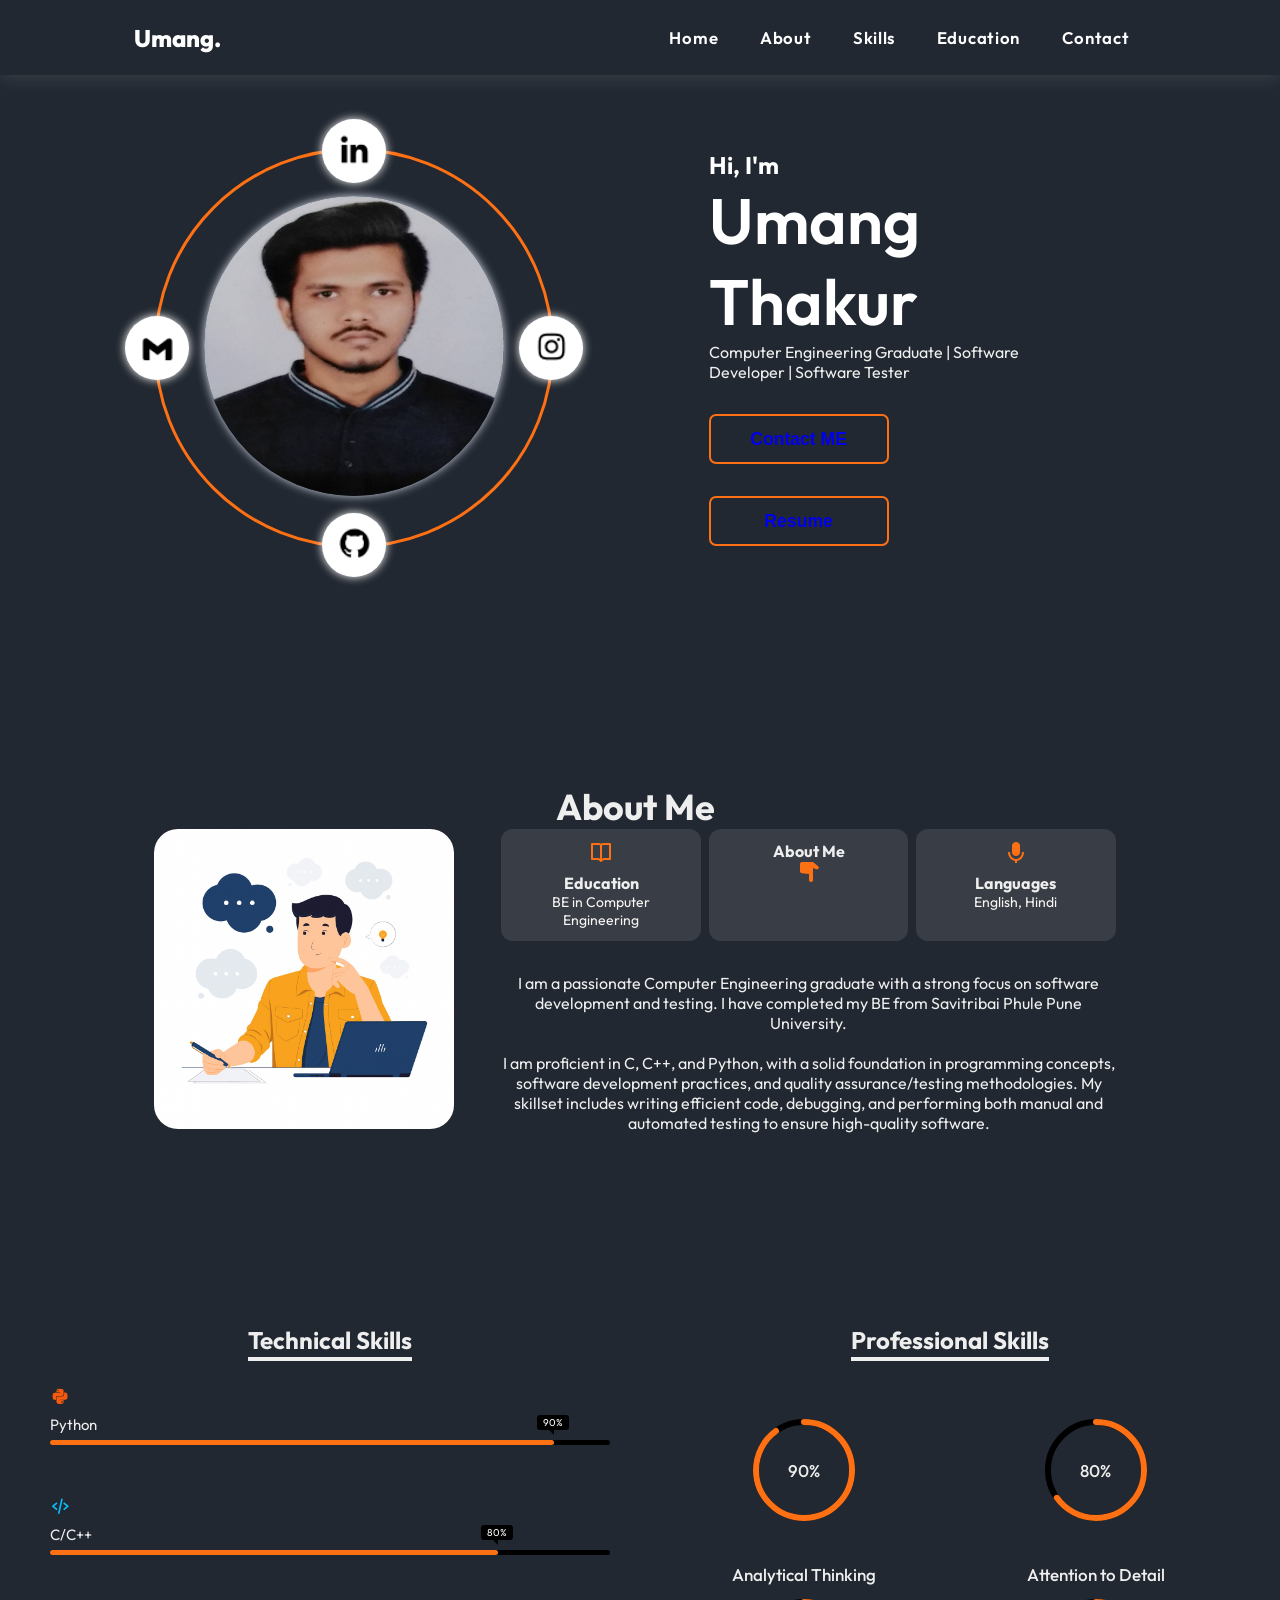
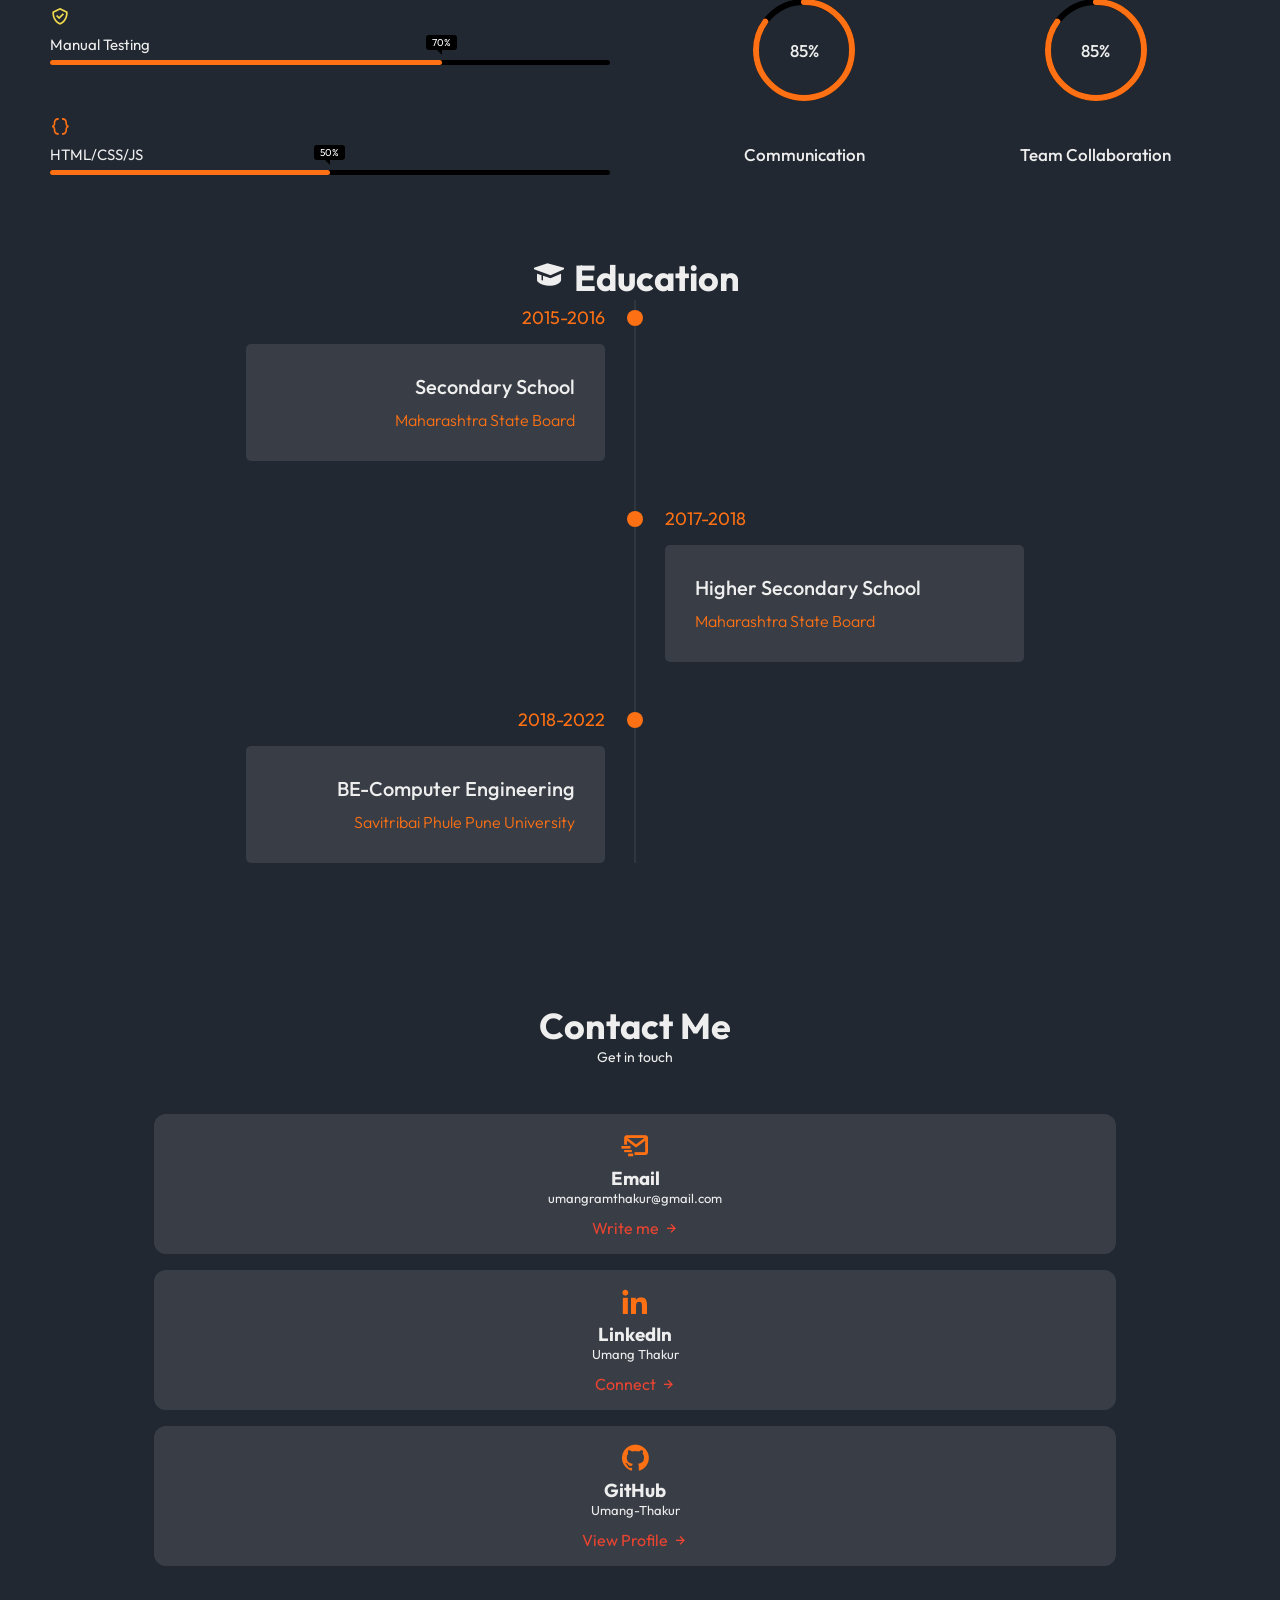
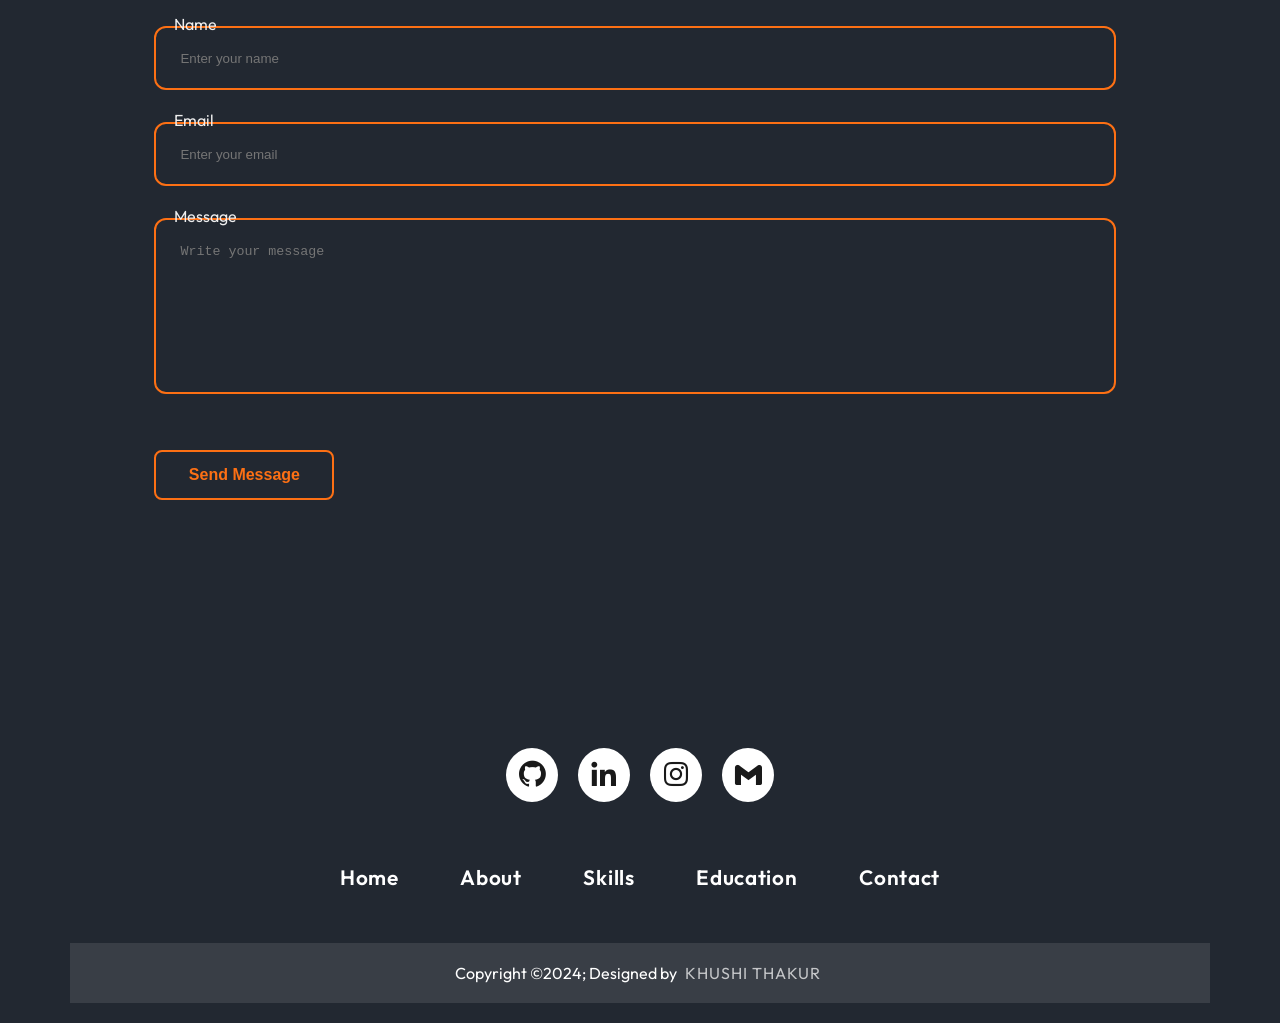
==== commit df33545d: "updated the button" ====
--- a/index.html
+++ b/index.html
@@ -76,8 +76,10 @@
                     <p class="hero-description">Computer Engineering Graduate | Software Developer | Software Tester
                     </p>
                     <div class="button-group">
-                        <a href="#contact" class="button"><button>Contact Me</button></a>
-                        <a href="files/Umang_Thakur.pdf" download class="button"><button>Download Resume</button></a>
+                        <a href="#contact" class="button"><button type="submit" class="contact-submit">Contact
+                                ME</button></a>
+                        <a href="files/Umang_Thakur.pdf" download class="button"><button type="submit"
+                                class="contact-submit">Resume</button></a>
                     </div>
                 </div>
             </div>
@@ -355,7 +357,7 @@
                                 class="contact_form-input"></textarea>
                         </div>
 
-                        <button type="submit" class="button">Send Message</button>
+                        <button type="submit" class="contact-submit">Send Message</button>
                     </form>
                 </div>
             </div>
--- a/index.css
+++ b/index.css
@@ -1402,31 +1402,33 @@
   gap: 2rem;
   margin-top: 2rem;
 }
-
-/* Reusable Button Style */
-.button {
-  display: inline-block;
+/* Submit Button (Only for Contact Form) */
+.contact-submit {
+  display: inline-flex;
+  justify-content: center;
+  align-items: center;
+  width: 180px;
+  height: 50px;
+  border-radius: 8px;
   background-color: transparent;
+  border: 2px solid #fd7014;
   color: #fd7014;
-  border: 2px solid #fd7014;
-  padding: 0.9rem 1.8rem;
-  font-size: 1.1rem;
-  border-radius: 8px;
+  font-size: 1rem;
+  font-weight: 600;
   cursor: pointer;
   transition: all 0.3s ease;
-  font-weight: 600;
-  text-align: center;
+  margin-top: 1.5rem;
 }
 
 /* Hover Effect */
-.button:hover {
+.contact-submit:hover {
   background-color: #fd7014;
   color: #222831;
+  box-shadow: 0 0 18px rgba(253, 112, 20, 0.5);
   transform: translateY(-3px);
-  box-shadow: 0 4px 20px rgba(253, 112, 20, 0.4);
-}
-
-/* Optional: Ripple (Click Animation) */
-.button:active {
-  transform: scale(0.95);
-}
+}
+
+/* Click animation */
+.contact-submit:active {
+  transform: scale(0.96);
+}
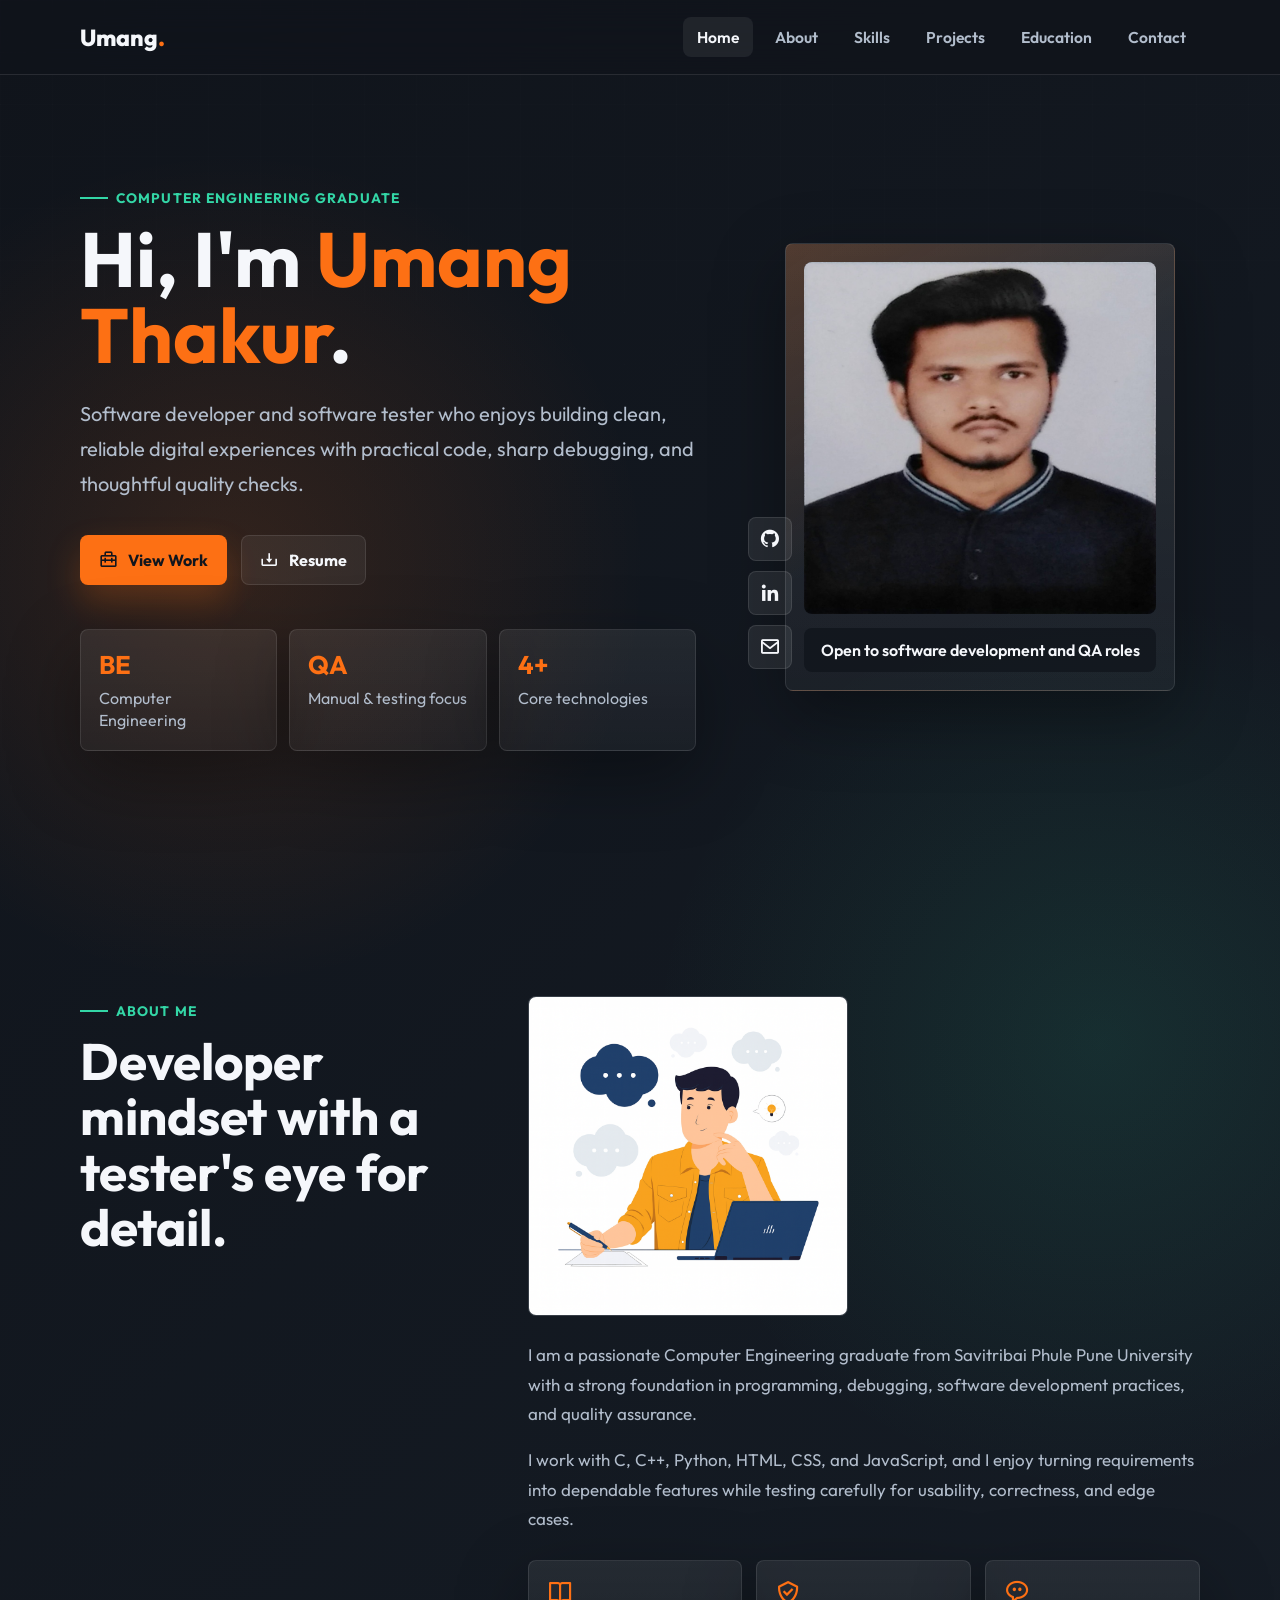
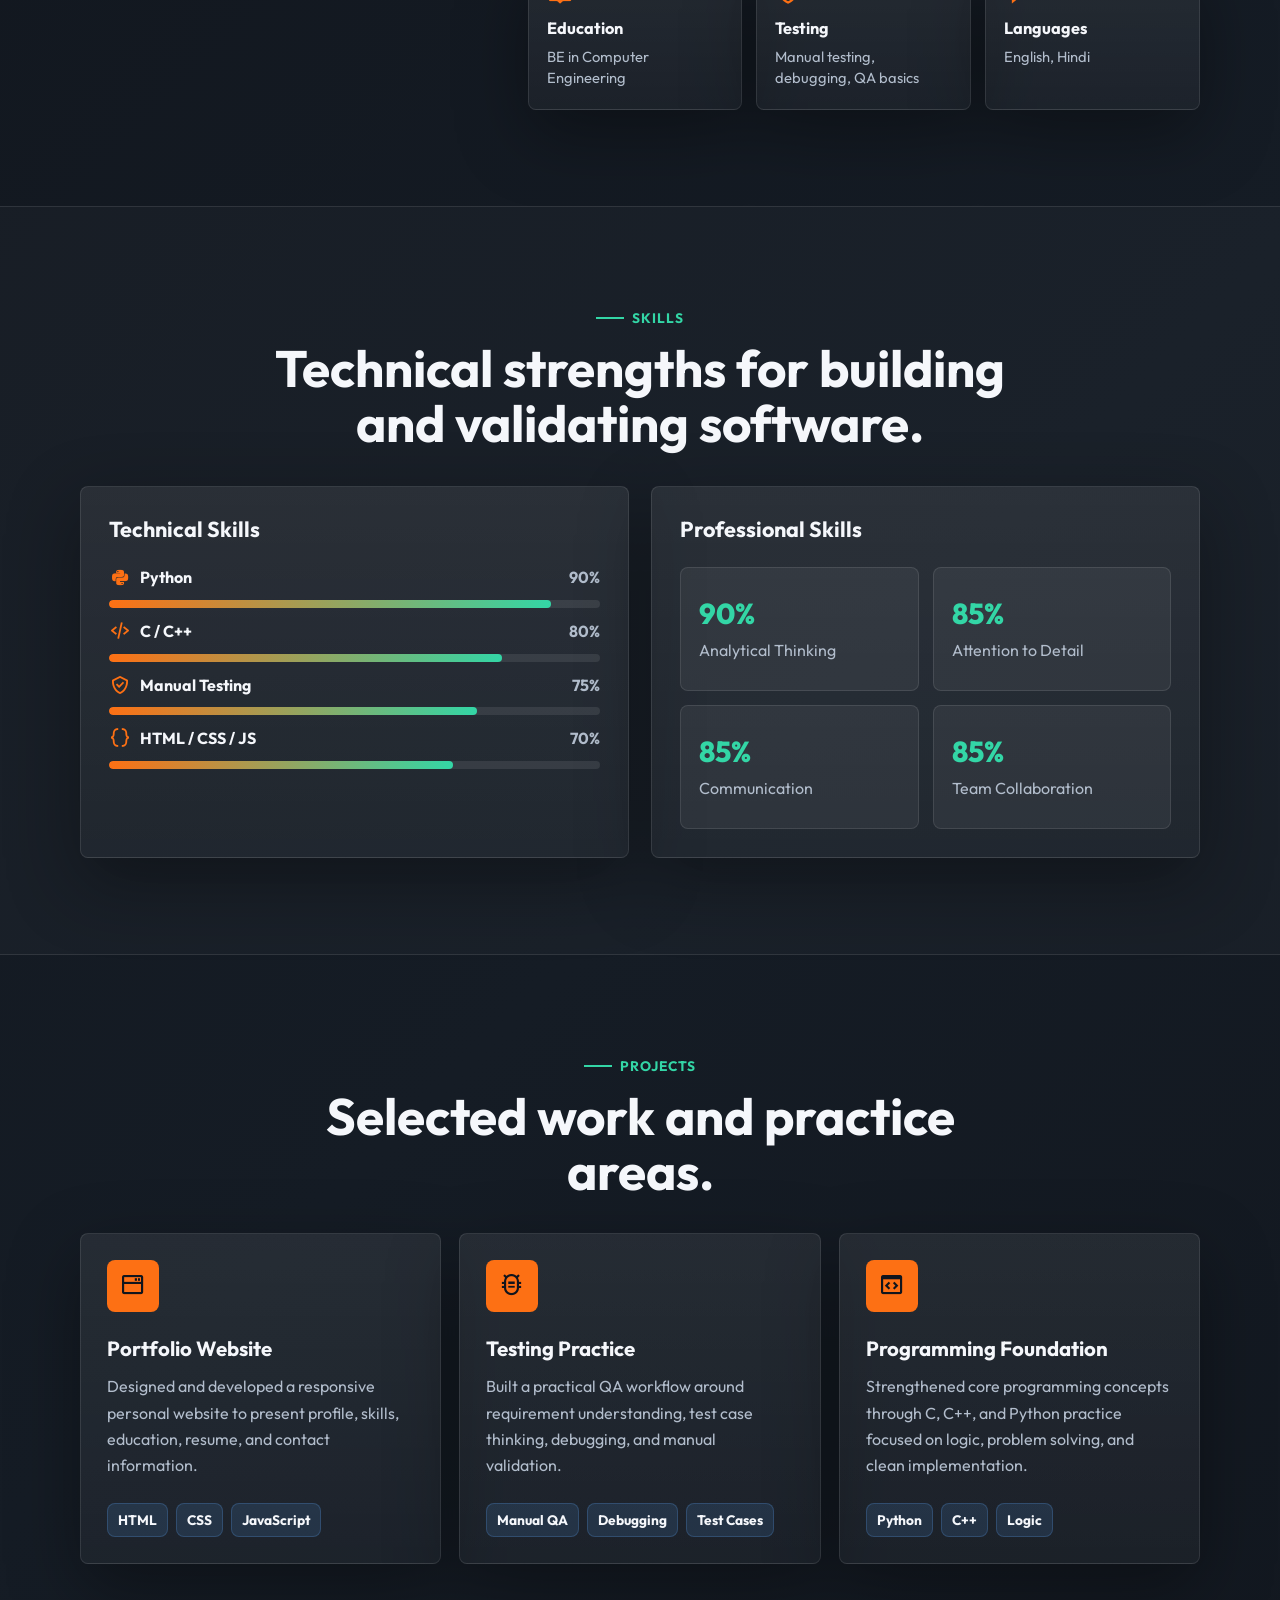
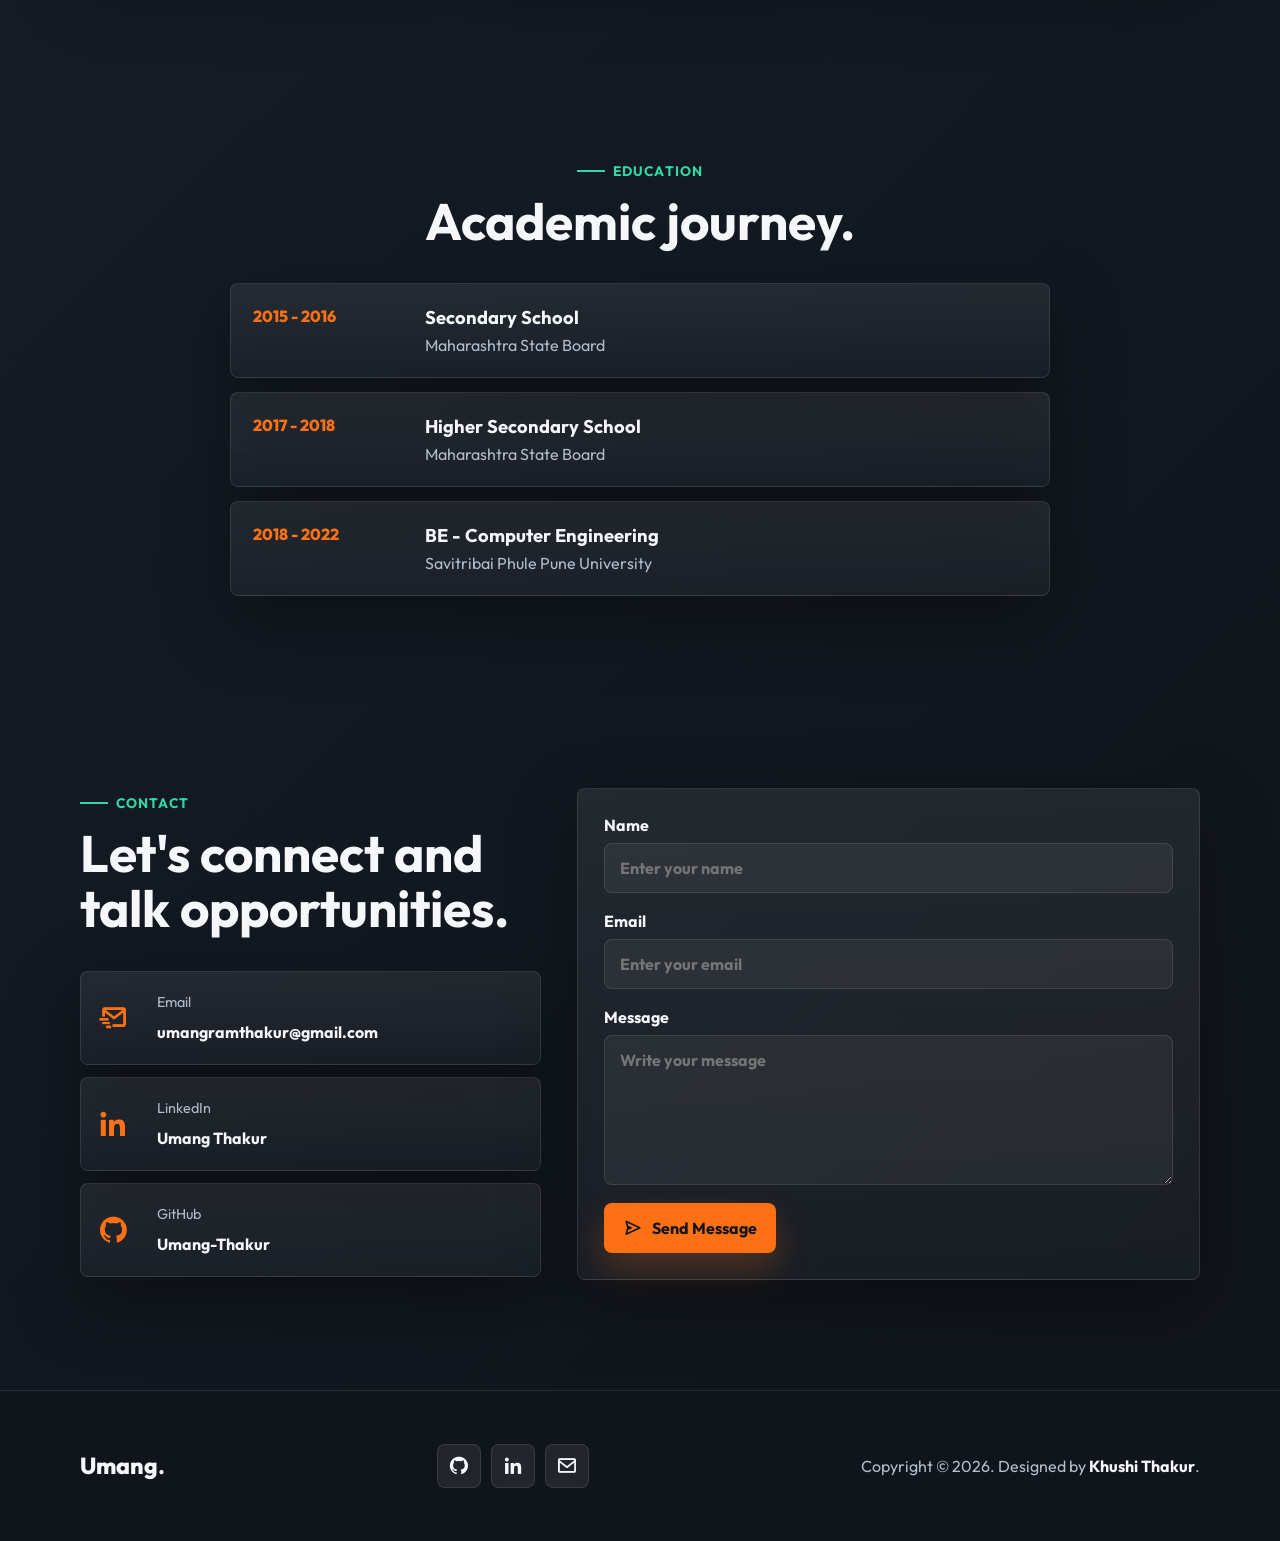
==== commit 2983fde9: "udated the design" ====
--- a/index.html
+++ b/index.html
@@ -4,394 +4,354 @@
 <head>
     <meta charset="UTF-8">
     <meta name="viewport" content="width=device-width, initial-scale=1.0">
-    <meta name="viewport" content="width=device-width, initial-scale=1.0">
-    <title>Umang Thakur</title>
-    <link href='https://unpkg.com/boxicons@2.1.4/css/boxicons.min.css' rel='stylesheet'>
+    <meta name="description"
+        content="Portfolio of Umang Thakur, a Computer Engineering graduate focused on software development and testing.">
+    <title>Umang Thakur | Software Developer</title>
+    <link href="https://unpkg.com/boxicons@2.1.4/css/boxicons.min.css" rel="stylesheet">
     <link rel="stylesheet" href="index.css">
 </head>
 
 <body>
-    <!-- Header/Navigation -->
-    <header class="container">
-        <div class="page-header">
-            <div class="logo">
-                <a href="#">Umang.</a>
-            </div>
-            <input type="checkbox" id="click">
-            <label for="click" class="mainicon">
-                <div class="menu">
-                    <i class='bx bx-menu'></i>
-                </div>
+    <header class="site-header">
+        <nav class="nav container" aria-label="Primary navigation">
+            <a href="#home" class="logo">Umang<span>.</span></a>
+
+            <input type="checkbox" id="menu-toggle" aria-label="Toggle navigation menu">
+            <label for="menu-toggle" class="menu-button" aria-hidden="true">
+                <i class="bx bx-menu"></i>
             </label>
-            <ul>
-                <li><a href="#home" class="active" style="--navAni:1">Home</a></li>
-                <li><a href="#about" style="--navAni:2">About</a></li>
-                <li><a href="#skills" style="--navAni:3">Skills</a></li>
-                <li><a href="#education" style="--navAni:4">Education</a></li>
-                <!-- <li><a href="#projects" style="--navAni:5">Projects</a></li>-->
-                <li><a href="#contact" style="--navAni:6">Contact</a></li>
+
+            <ul class="nav-list">
+                <li><a href="#home" class="active">Home</a></li>
+                <li><a href="#about">About</a></li>
+                <li><a href="#skills">Skills</a></li>
+                <li><a href="#projects">Projects</a></li>
+                <li><a href="#education">Education</a></li>
+                <li><a href="#contact">Contact</a></li>
             </ul>
-        </div>
+        </nav>
     </header>
 
-    <!-- Hero Section -->
-    <section id="home">
-        <div class="container">
-            <div class="main">
-                <div class="rounding-sec">
-                    <div class="big-circle">
-                        <div class="icon-block">
-                            <a
-                                href="https://www.linkedin.com/in/umang-thakur-3665771a2?utm_source=share&utm_campaign=share_via&utm_content=profile&utm_medium=android_app">
-                                <img src="[data-uri]"
-                                    alt="" />
-                            </a>
-                        </div>
-                        <div class="icon-block">
-                            <a href="https://www.instagram.com/umang.thakur_?igsh=MWVhYXpvMzhhdGhsYw==">
-                                <img src="[data-uri]"
-                                    alt="" />
-                            </a>
-                        </div>
-                        <div class="icon-block">
-                            <a href="https://github.com/Umang-Thakur">
-                                <img src="[data-uri]"
-                                    alt="" />
-                            </a>
-                        </div>
-                        <div class="icon-block">
-                            <a href="mailto:umangramthakur@gmail.com" target="_blank" class="contact_button">
-                                <img src="[data-uri]"
-                                    alt="" />
-                            </a>
-                        </div>
-                    </div>
-                    <div class="images">
-                        <img src="images/PassportPhoto.jpeg" class="img-w" alt="Umang Thakur">
-                    </div>
-                </div>
-                <div class="detail">
-                    <h3>Hi, I'm</h3>
-                    <h1><span class="accent-text">Umang</span> Thakur</h1>
-                    <p class="hero-description">Computer Engineering Graduate | Software Developer | Software Tester
+    <main>
+        <section id="home" class="hero section">
+            <div class="container hero-grid">
+                <div class="hero-copy">
+                    <p class="eyebrow">Computer Engineering Graduate</p>
+                    <h1>Hi, I'm <span>Umang Thakur</span>.</h1>
+                    <p class="hero-description">
+                        Software developer and software tester who enjoys building clean, reliable digital experiences
+                        with practical code, sharp debugging, and thoughtful quality checks.
                     </p>
-                    <div class="button-group">
-                        <a href="#contact" class="button"><button type="submit" class="contact-submit">Contact
-                                ME</button></a>
-                        <a href="files/Umang_Thakur.pdf" download class="button"><button type="submit"
-                                class="contact-submit">Resume</button></a>
-                    </div>
-                </div>
-            </div>
-        </div>
-    </section>
-
-    <!-- About Section -->
-    <section id="about">
-        <div class="container">
-            <h2 class="section_title">About Me</h2>
-            <div class="about_container">
-                <div class="about_img_container">
-                    <img src="images/about_img.png" alt="About Me" class="about_img">
-                </div>
-
-                <div class="about_data">
-                    <div class="about_info">
-                        <div class="about_box">
-                            <i class='bx bx-book-open about_icons'></i>
-                            <h3 class="about_title">Education</h3>
-                            <span class="about_subtitle">BE in Computer Engineering</span>
-                        </div>
-
-                        <div class="about_box">
-                            <style></style>
-                            <h3 class="about_title">About Me</h3>
-                            <span class="about_subtitle">
-                                <i class='bx bxs-hand-down about_icons'></i>
-                            </span>
-                        </div>
-
-                        <div class="about_box">
-                            <i class='bx bxs-microphone about_icons'></i>
-                            <h3 class="about_title">Languages</h3>
-                            <span class="about_subtitle">English, Hindi</span>
-                        </div>
-                    </div>
-                    <div class="about_content">
-                        <p class="about_description">
-                            I am a passionate Computer Engineering graduate with a strong focus on software development
-                            and testing. I have completed my BE from Savitribai Phule Pune University.
-                            <br><br>
-                            I am proficient in C, C++, and Python, with a solid foundation in programming concepts,
-                            software development practices, and quality assurance/testing methodologies. My skillset
-                            includes writing efficient code, debugging, and performing both manual and automated testing
-                            to ensure high-quality software.
-                        </p>
-
-                    </div>
-                </div>
-            </div>
-        </div>
-    </section>
-
-    <!-- Skills Section -->
-    <section class="skills">
-        <div class="container1" id="skills">
-
-            <h1 class="heading1">Technical Skills</h1>
-            <div class="Technical-bars">
-                <div class="bar"><i class='bx bxl-python' style='color:#f7590e'></i>
-                    <div class="info">
-                        <span>Python</span>
-                    </div>
-                    <div class="progress-line html">
-                        <span></span>
-                    </div>
-                </div><br />
-                <div class="bar"><i class='bx bx-code-alt' style='color:#0eb9f7'></i>
-                    <div class="info">
-                        <span>C/C++</span>
-                    </div>
-                    <div class="progress-line css">
-                        <span></span>
-                    </div>
-                </div><br />
-                <div class="bar"><i class='bx bx-check-shield' style='color: #f0db4f '></i>
-                    <div class="info">
-                        <span>Manual Testing</span>
-                    </div>
-                    <div class="progress-line javaScript">
-                        <span></span>
-                    </div>
-                </div><br />
-
-                <div class="bar"><i style="color: #FD7014" class='bx bx-code-curly'></i>
-                    <div class="info">
-                        <span>HTML/CSS/JS</span>
-                    </div>
-                    <div class="progress-line react">
-                        <span> </span>
-                    </div>
-                </div>
-            </div>
-        </div>
-
-        <div class="container1">
-            <h1 class="heading1">Professional Skills</h1>
-            <div class="radial-bars">
-
-                <div class="radial-bar">
-                    <svg x="0px" y="0px" viewBox="0 0 200 200">
-                        <circle class="progress-bar" cx="100" cy="100" r="80"></circle>
-                        <circle class="path path-1" cx="100" cy="100" r="80"></circle>
-                    </svg>
-                    <div class="percentage">90%</div>
-                    <div class="text">Analytical Thinking</div>
-                </div>
-
-                <div class="radial-bar">
-                    <svg x="0px" y="0px" viewBox="0 0 200 200">
-                        <circle class="progress-bar" cx="100" cy="100" r="80"></circle>
-                        <circle class="path path-2" cx="100" cy="100" r="80"></circle>
-                    </svg>
-                    <div class="percentage">80%</div>
-                    <div class="text">Attention to Detail</div>
-                </div>
-
-                <div class="radial-bar">
-                    <svg x="0px" y="0px" viewBox="0 0 200 200">
-                        <circle class="progress-bar" cx="100" cy="100" r="80"></circle>
-                        <circle class="path path-4" cx="100" cy="100" r="80"></circle>
-                    </svg>
-                    <div class="percentage">85%</div>
-                    <div class="text">Communication</div>
-                </div>
-
-                <div class="radial-bar">
-                    <svg x="0px" y="0px" viewBox="0 0 200 200">
-                        <circle class="progress-bar" cx="100" cy="100" r="80"></circle>
-                        <circle class="path path-4" cx="100" cy="100" r="80"></circle>
-                    </svg>
-                    <div class="percentage">85%</div>
-                    <div class="text">Team Collaboration</div>
-                </div>
-            </div>
-        </div>
-    </section>
-
-    <!-- Education Section -->
-    <section id="education">
-        <div class="container">
-            <h2 class="section_title"><i class='bx bxs-graduation'></i> Education</h2>
-            <div class="timeline-container">
-                <div class="timeline-items">
-                    <div class="timeline-item">
-                        <div class="timeline-dot"></div>
-                        <div class="timeline-date">2015-2016</div>
-                        <div class="timeline-content">
-                            <h3>Secondary School</h3>
-                            <p>Maharashtra State Board</p>
-                        </div>
-                    </div>
-                    <div class="timeline-item">
-                        <div class="timeline-dot"></div>
-                        <div class="timeline-date">2017-2018</div>
-                        <div class="timeline-content">
-                            <h3>Higher Secondary School</h3>
-                            <p>Maharashtra State Board</p>
-                        </div>
-                    </div>
-                    <div class="timeline-item">
-                        <div class="timeline-dot"></div>
-                        <div class="timeline-date">2018-2022</div>
-                        <div class="timeline-content">
-                            <h3>BE-Computer Engineering</h3>
-                            <p>Savitribai Phule Pune University</p>
-                        </div>
-                    </div>
-                </div>
-            </div>
-        </div>
-    </section>
-
-    <!-- Projects Section -->
-    <!-- <section id="projects">
-        <div class="container">
-            <h2 class="section_title">My Projects</h2>
-            <div class="projects-grid">
-                <div class="project-card">
-                    <img src="images/project1.jpg" alt="NYPS Logo Design" class="project-image">
-                    <div class="project-info">
-                        <h3>NYPS Logo Design</h3>
-                        <p>Designed the official logo for NYPS organization using Adobe Illustrator.</p>
-                        <div class="project-tech">
-                            <span>Illustrator</span>
-                            <span>Graphic Design</span>
-                        </div>
-                        <a href="#" class="button">View Details</a>
-                    </div>
-                </div>
-                
-                <div class="project-card">
-                    <img src="images/project2.jpg" alt="GDSC Social Media" class="project-image">
-                    <div class="project-info">
-                        <h3>GDSC Social Media</h3>
-                        <p>Created engaging social media content for GDSC SITS chapter.</p>
-                        <div class="project-tech">
-                            <span>Canva</span>
-                            <span>Social Media</span>
-                        </div>
-                        <a href="#" class="button">View Details</a>
-                    </div>
-                </div>
-                
-                <div class="project-card">
-                    <img src="images/project3.jpg" alt="Portfolio Website" class="project-image">
-                    <div class="project-info">
+
+                    <div class="hero-actions">
+                        <a href="#projects" class="button button-primary">
+                            <i class="bx bx-briefcase-alt-2"></i>
+                            View Work
+                        </a>
+                        <a href="files/Umang_Thakur.pdf" download class="button button-secondary">
+                            <i class="bx bx-download"></i>
+                            Resume
+                        </a>
+                    </div>
+
+                    <div class="hero-stats" aria-label="Profile highlights">
+                        <div>
+                            <strong>BE</strong>
+                            <span>Computer Engineering</span>
+                        </div>
+                        <div>
+                            <strong>QA</strong>
+                            <span>Manual & testing focus</span>
+                        </div>
+                        <div>
+                            <strong>4+</strong>
+                            <span>Core technologies</span>
+                        </div>
+                    </div>
+                </div>
+
+                <div class="hero-visual" aria-label="Profile photo and social links">
+                    <div class="profile-card">
+                        <div class="profile-frame">
+                            <img src="images/PassportPhoto.jpeg" alt="Umang Thakur" class="profile-photo">
+                        </div>
+                        <div class="profile-caption">
+                            <span>Open to software development and QA roles</span>
+                        </div>
+                    </div>
+
+                    <div class="social-ring" aria-label="Social profiles">
+                        <a href="https://github.com/Umang-Thakur" aria-label="GitHub">
+                            <i class="bx bxl-github"></i>
+                        </a>
+                        <a href="https://www.linkedin.com/in/umang-thakur-3665771a2?utm_source=share&utm_campaign=share_via&utm_content=profile&utm_medium=android_app"
+                            aria-label="LinkedIn">
+                            <i class="bx bxl-linkedin"></i>
+                        </a>
+                        <a href="mailto:umangramthakur@gmail.com" aria-label="Email">
+                            <i class="bx bx-envelope"></i>
+                        </a>
+                    </div>
+                </div>
+            </div>
+        </section>
+
+        <section id="about" class="section">
+            <div class="container two-column">
+                <div class="section-heading align-left">
+                    <p class="eyebrow">About Me</p>
+                    <h2>Developer mindset with a tester's eye for detail.</h2>
+                </div>
+
+                <div class="about-panel">
+                    <div class="about-image">
+                        <img src="images/about_img.png" alt="Umang working illustration">
+                    </div>
+                    <div class="about-content">
+                        <p>
+                            I am a passionate Computer Engineering graduate from Savitribai Phule Pune University with
+                            a strong foundation in programming, debugging, software development practices, and quality
+                            assurance.
+                        </p>
+                        <p>
+                            I work with C, C++, Python, HTML, CSS, and JavaScript, and I enjoy turning requirements
+                            into dependable features while testing carefully for usability, correctness, and edge cases.
+                        </p>
+
+                        <div class="about-cards">
+                            <article>
+                                <i class="bx bx-book-open"></i>
+                                <h3>Education</h3>
+                                <p>BE in Computer Engineering</p>
+                            </article>
+                            <article>
+                                <i class="bx bx-check-shield"></i>
+                                <h3>Testing</h3>
+                                <p>Manual testing, debugging, QA basics</p>
+                            </article>
+                            <article>
+                                <i class="bx bx-message-rounded-dots"></i>
+                                <h3>Languages</h3>
+                                <p>English, Hindi</p>
+                            </article>
+                        </div>
+                    </div>
+                </div>
+            </div>
+        </section>
+
+        <section id="skills" class="section skills-section">
+            <div class="container">
+                <div class="section-heading">
+                    <p class="eyebrow">Skills</p>
+                    <h2>Technical strengths for building and validating software.</h2>
+                </div>
+
+                <div class="skills-grid">
+                    <article class="skill-panel">
+                        <h3>Technical Skills</h3>
+                        <div class="skill-list">
+                            <div class="skill-row" style="--level: 90%">
+                                <span><i class="bx bxl-python"></i> Python</span>
+                                <strong>90%</strong>
+                            </div>
+                            <div class="skill-bar"><span style="width: 90%"></span></div>
+
+                            <div class="skill-row" style="--level: 80%">
+                                <span><i class="bx bx-code-alt"></i> C / C++</span>
+                                <strong>80%</strong>
+                            </div>
+                            <div class="skill-bar"><span style="width: 80%"></span></div>
+
+                            <div class="skill-row" style="--level: 75%">
+                                <span><i class="bx bx-check-shield"></i> Manual Testing</span>
+                                <strong>75%</strong>
+                            </div>
+                            <div class="skill-bar"><span style="width: 75%"></span></div>
+
+                            <div class="skill-row" style="--level: 70%">
+                                <span><i class="bx bx-code-curly"></i> HTML / CSS / JS</span>
+                                <strong>70%</strong>
+                            </div>
+                            <div class="skill-bar"><span style="width: 70%"></span></div>
+                        </div>
+                    </article>
+
+                    <article class="skill-panel">
+                        <h3>Professional Skills</h3>
+                        <div class="soft-skills">
+                            <div>
+                                <span>90%</span>
+                                <p>Analytical Thinking</p>
+                            </div>
+                            <div>
+                                <span>85%</span>
+                                <p>Attention to Detail</p>
+                            </div>
+                            <div>
+                                <span>85%</span>
+                                <p>Communication</p>
+                            </div>
+                            <div>
+                                <span>85%</span>
+                                <p>Team Collaboration</p>
+                            </div>
+                        </div>
+                    </article>
+                </div>
+            </div>
+        </section>
+
+        <section id="projects" class="section">
+            <div class="container">
+                <div class="section-heading">
+                    <p class="eyebrow">Projects</p>
+                    <h2>Selected work and practice areas.</h2>
+                </div>
+
+                <div class="projects-grid">
+                    <article class="project-card">
+                        <div class="project-icon"><i class="bx bx-window-alt"></i></div>
                         <h3>Portfolio Website</h3>
-                        <p>Designed and developed this responsive portfolio website.</p>
-                        <div class="project-tech">
+                        <p>
+                            Designed and developed a responsive personal website to present profile, skills, education,
+                            resume, and contact information.
+                        </p>
+                        <div class="tags">
                             <span>HTML</span>
                             <span>CSS</span>
                             <span>JavaScript</span>
                         </div>
-                        <a href="#" class="button">View Details</a>
-                    </div>
-                </div>
-            </div>
-        </div>
-    </section>-->
-
-    <!-- Contact Section -->
-    <section id="contact">
-        <div class="container">
-            <h2 class="section_title">Contact Me</h2>
-            <p class="section_subtitle accent-text">Get in touch</p>
-
-            <div class="contact_container">
-                <div class="contact_info">
-                    <div class="contact_card">
-                        <i class='bx bx-mail-send contact_card-icons'></i>
-                        <h3 class="contact_card-title">Email</h3>
-                        <span class="contact_card-data">umangramthakur@gmail.com</span>
-                        <a href="mailto:umangramthakur@gmail.com" class="contact_button">
-                            Write me <i class='bx bx-right-arrow-alt contact_button-icon'></i>
-                        </a>
-                    </div>
-
-                    <div class="contact_card">
-                        <i class='bx bxl-linkedin contact_card-icons'></i>
-                        <h3 class="contact_card-title">LinkedIn</h3>
-                        <span class="contact_card-data">Umang Thakur</span>
+                    </article>
+
+                    <article class="project-card">
+                        <div class="project-icon"><i class="bx bx-bug-alt"></i></div>
+                        <h3>Testing Practice</h3>
+                        <p>
+                            Built a practical QA workflow around requirement understanding, test case thinking,
+                            debugging, and manual validation.
+                        </p>
+                        <div class="tags">
+                            <span>Manual QA</span>
+                            <span>Debugging</span>
+                            <span>Test Cases</span>
+                        </div>
+                    </article>
+
+                    <article class="project-card">
+                        <div class="project-icon"><i class="bx bx-code-block"></i></div>
+                        <h3>Programming Foundation</h3>
+                        <p>
+                            Strengthened core programming concepts through C, C++, and Python practice focused on
+                            logic, problem solving, and clean implementation.
+                        </p>
+                        <div class="tags">
+                            <span>Python</span>
+                            <span>C++</span>
+                            <span>Logic</span>
+                        </div>
+                    </article>
+                </div>
+            </div>
+        </section>
+
+        <section id="education" class="section">
+            <div class="container">
+                <div class="section-heading">
+                    <p class="eyebrow">Education</p>
+                    <h2>Academic journey.</h2>
+                </div>
+
+                <div class="timeline">
+                    <article class="timeline-item">
+                        <span>2015 - 2016</span>
+                        <div>
+                            <h3>Secondary School</h3>
+                            <p>Maharashtra State Board</p>
+                        </div>
+                    </article>
+                    <article class="timeline-item">
+                        <span>2017 - 2018</span>
+                        <div>
+                            <h3>Higher Secondary School</h3>
+                            <p>Maharashtra State Board</p>
+                        </div>
+                    </article>
+                    <article class="timeline-item">
+                        <span>2018 - 2022</span>
+                        <div>
+                            <h3>BE - Computer Engineering</h3>
+                            <p>Savitribai Phule Pune University</p>
+                        </div>
+                    </article>
+                </div>
+            </div>
+        </section>
+
+        <section id="contact" class="section contact-section">
+            <div class="container contact-grid">
+                <div>
+                    <div class="section-heading align-left">
+                        <p class="eyebrow">Contact</p>
+                        <h2>Let's connect and talk opportunities.</h2>
+                    </div>
+
+                    <div class="contact-cards">
+                        <a href="mailto:umangramthakur@gmail.com" class="contact-card">
+                            <i class="bx bx-mail-send"></i>
+                            <span>Email</span>
+                            <strong>umangramthakur@gmail.com</strong>
+                        </a>
                         <a href="https://www.linkedin.com/in/umang-thakur-3665771a2?utm_source=share&utm_campaign=share_via&utm_content=profile&utm_medium=android_app"
-                            class="contact_button">
-                            Connect <i class='bx bx-right-arrow-alt contact_button-icon'></i>
-                        </a>
-                    </div>
-
-                    <div class="contact_card">
-                        <i class='bx bxl-github contact_card-icons'></i>
-                        <h3 class="contact_card-title">GitHub</h3>
-                        <span class="contact_card-data">Umang-Thakur</span>
-                        <a href="https://github.com/Umang-Thakur" class="contact_button">
-                            View Profile <i class='bx bx-right-arrow-alt contact_button-icon'></i>
-                        </a>
-                    </div>
-                </div>
-                <br><br><br>
-                <div class="contact_form-container">
-                    <form class="contact_form">
-                        <div class="contact_form-div">
-                            <label class="contact_form-tag">Name</label>
-                            <input type="text" placeholder="Enter your name" class="contact_form-input">
-                        </div>
-
-                        <div class="contact_form-div">
-                            <label class="contact_form-tag">Email</label>
-                            <input type="email" placeholder="Enter your email" class="contact_form-input">
-                        </div>
-
-                        <div class="contact_form-div contact_form-area">
-                            <label class="contact_form-tag">Message</label>
-                            <textarea cols="30" rows="10" placeholder="Write your message"
-                                class="contact_form-input"></textarea>
-                        </div>
-
-                        <button type="submit" class="contact-submit">Send Message</button>
-                    </form>
-                </div>
-            </div>
-        </div>
-    </section>
-
-    <!-- Footer -->
-    <footer>
-        <div class="footerContainer">
-            <div class="socialIcons">
-                <a href="https://github.com/Umang-Thakur" aria-label="GitHub"><i class='bx bxl-github'></i></a>
+                            class="contact-card">
+                            <i class="bx bxl-linkedin"></i>
+                            <span>LinkedIn</span>
+                            <strong>Umang Thakur</strong>
+                        </a>
+                        <a href="https://github.com/Umang-Thakur" class="contact-card">
+                            <i class="bx bxl-github"></i>
+                            <span>GitHub</span>
+                            <strong>Umang-Thakur</strong>
+                        </a>
+                    </div>
+                </div>
+
+                <form class="contact-form">
+                    <label>
+                        Name
+                        <input type="text" name="name" placeholder="Enter your name" required>
+                    </label>
+                    <label>
+                        Email
+                        <input type="email" name="email" placeholder="Enter your email" required>
+                    </label>
+                    <label>
+                        Message
+                        <textarea name="message" rows="6" placeholder="Write your message" required></textarea>
+                    </label>
+                    <button type="submit" class="button button-primary">
+                        <i class="bx bx-send"></i>
+                        Send Message
+                    </button>
+                </form>
+            </div>
+        </section>
+    </main>
+
+    <footer class="footer">
+        <div class="container footer-content">
+            <a href="#home" class="logo">Umang<span>.</span></a>
+            <div class="footer-socials">
+                <a href="https://github.com/Umang-Thakur" aria-label="GitHub"><i class="bx bxl-github"></i></a>
                 <a href="https://www.linkedin.com/in/umang-thakur-3665771a2?utm_source=share&utm_campaign=share_via&utm_content=profile&utm_medium=android_app"
-                    aria-label="LinkedIn"><i class='bx bxl-linkedin'></i></a>
-                <a href="https://www.instagram.com/umang.thakur_?igsh=MWVhYXpvMzhhdGhsYw==" aria-label="Instagram"><i
-                        class='bx bxl-instagram'></i></a>
-                <a href="mailto:umangramthakur@gmail.com" aria-label="Email"><i class='bx bxl-gmail'></i></a>
-            </div>
-            <div class="footerNav">
-                <ul>
-                    <li><a href="#home">Home</a></li>
-                    <li><a href="#about">About</a></li>
-                    <li><a href="#skills">Skills</a></li>
-                    <li><a href="#education">Education</a></li>
-
-                    <li><a href="#contact">Contact</a></li>
-                </ul>
-            </div>
-            <div class="footerBottom">
-                <p>Copyright &copy;2024; Designed by <span class="designer">khushi Thakur</span></p>
-            </div>
+                    aria-label="LinkedIn"><i class="bx bxl-linkedin"></i></a>
+                <a href="mailto:umangramthakur@gmail.com" aria-label="Email"><i class="bx bx-envelope"></i></a>
+            </div>
+            <p>Copyright &copy; 2026. Designed by <span>Khushi Thakur</span>.</p>
         </div>
     </footer>
 
     <script src="script.js"></script>
 </body>
 
-</html>+</html>
--- a/index.css
+++ b/index.css
@@ -1,1434 +1,864 @@
-@import url('https://fonts.googleapis.com/css2?family=Poppins:wght@100;200;300;400;500;600;700;800&display=swap');
-@import url('https://fonts.googleapis.com/css2?family=Outfit:wght@200;300;400;500;600;700;800&family=Roboto:wght@100;300;400&display=swap');
-
-:root {
-  --primary-accent: #fd7014;
-  --secondary-bg: #393e46;
-  --text-light: #eeeeee;
-  --text-dark: #222831;
-}
-
-* {
-  margin: 0;
-  padding: 0;
-  scroll-behavior: smooth;
-  box-sizing: border-box;
-  list-style: none;
-  text-decoration: none;
-  scroll-behavior: smooth;
-  scroll-padding-top: 3.5rem;
-}
-/* General styles for sections to add a gap between them */
-section {
-  margin-bottom: 100px; /* Some space at the bottom */
-}
-
-/* Optionally, if you want a bit more spacing for some sections */
-section.container,
-section.About,
-section.skills,
-section.Education,
-section.portfolio,
-section.contact {
-  margin-bottom: 20px; /* Adjust this value as needed for extra spacing */
-}
-
-/* Ensure that the spacing works well with other styles */
-body {
-  margin: 0;
-  padding: 0;
-  font-family: Arial, sans-serif;
-}
-
-/* Add any additional styling for sections if necessary */
-section {
-  padding: 20px; /* Adjust padding if needed */
-}
-
-body {
-  font-family: 'Outfit', sans-serif;
-  background-color: #222831;
-  height: 100vh;
-  color: #eeeeee;
-}
-/* Genral */
-.container {
-  padding: 0 8.4rem;
-  /* margin-left: 10px; */
-  margin-right: 10px;
-}
-
-.img-w {
-  width: 100%;
-  height: auto;
-}
-
-.section_title,
-.section_subtitle {
-  text-align: center;
-}
-.section {
-  padding: 2rem 0 4rem;
-}
-
-.section_title {
-  font-size: 2.25rem;
-  color: #eeeeee;
-}
-
-.section_subtitle {
-  display: block;
-  font-size: 0.875rem;
-  margin-bottom: 3rem;
-}
-/*----------------------------------------------- Nav----------------------------------------------- */
-/* Base styles for header */
-header {
-  background: var(--primary-dark);
-  position: fixed;
-  box-shadow: 0 4px 17px rgb(255 255 255 / 10%);
-  top: 0;
-  z-index: 100;
-  width: 100%;
-  align-items: center;
-  justify-content: space-between;
-}
-
-/* Styles for the page-header container */
-.page-header {
-  display: flex;
-  justify-content: space-between;
-  align-items: center;
-  padding: 1rem 0;
-  position: relative;
-}
-
-/* Logo styling */
-.logo {
-  font-size: 1.5rem;
-  font-weight: 800;
-  opacity: 0;
-  animation: leftSideAni 1s ease forwards;
-}
-
-.logo a {
-  color: #fff;
-  text-decoration: none;
-}
-.logo a:hover {
-  color: #fd7014;
-}
-
-/* Navigation menu styling */
-ul {
-  display: flex;
-  gap: 0.6rem;
-  list-style-type: none;
-  background-color: transparent;
-  overflow: hidden;
-}
-
-/* Navigation links styling */
-li a {
-  display: inline-block;
-  padding: 0.3rem 1rem;
-  color: #fff;
-  text-decoration: none;
-  font-size: 1.05rem;
-  font-weight: 600;
-  letter-spacing: 0.7px;
-  border-radius: 36px;
-  line-height: 2;
-  transition: 0.3s;
-  opacity: 0;
-  animation: navani 0.3s ease forwards;
-  animation-delay: calc(0.15s * var(--navAni));
-}
-
-/* Hover state for navigation links */
-li a:hover {
-  color: #fd7014;
-}
-
-/* Checkbox and menu styles (hidden by default) */
-#click {
-  display: none;
-}
-
-.menu {
-  display: none;
-}
-
-/* Icon styling */
-.mainicon {
-  display: block;
-  cursor: pointer;
-  font-size: 1.5rem;
-  color: #fff;
-}
-
-/* Responsive styles for smaller screens */
-@media (max-width: 768px) {
-  ul {
-    display: none; /* Hide the navigation menu by default */
-    flex-direction: column;
-    width: 100%;
-    background: var(--primary-dark);
-    position: absolute;
-    top: 60px; /* Adjust as needed */
-    left: 0;
-    box-shadow: 0 4px 17px #000;
-  }
-
-  #click:checked ~ ul {
-    display: flex; /* Show the menu when checkbox is checked */
-  }
-
-  .menu {
-    display: block;
-  }
-
-  .mode i {
-    display: none; /* Optionally hide mode toggle on mobile */
-  }
-}
-
-/* --------------------------------------Nav End------------------------------------------------- */
-
-/* --------------------------------------Section 1------------------------------------------------- */
-.hero-buttons {
-  display: flex;
-  gap: 1rem;
-  margin-top: 2rem;
-}
-.main {
-  padding: 6rem 0%;
-  display: grid;
-  grid-template-columns: repeat(auto-fit, minmax(277px, 1fr));
-  row-gap: 2rem;
-  column-gap: 6rem;
-  align-items: center;
-  height: calc(100vh - 75px);
-  height: auto;
-  margin-top: 2rem;
-}
-.main h3 {
-  color: #fff;
-  font-size: 1.5rem;
-  opacity: 0;
-  animation: topSideAni 1s ease forwards;
-}
-.main h1 {
-  color: #fff;
-  font-size: 4rem;
-  font-weight: 600;
-  opacity: 0;
-  animation: leftSideAni 1s ease forwards;
-  animation-delay: 1s;
-}
-.main button {
-  background-color: transparent;
-  color: var(--primary-color);
-  border: 2px solid #fd7014;
-  padding: 0.8rem 1rem;
-  font-size: 1.1rem;
-  border-radius: 7px;
-  margin-top: 2rem;
-  cursor: pointer;
-}
-button:hover {
-  background-color: #fd7014;
-}
-.button button {
-  margin-right: 20px; /* Adjust the value as needed */
-}
-.images {
-  margin-left: auto;
-  width: 300px;
-}
-.images img {
-  border-radius: 50%;
-  box-shadow: 0 0 10px #d1d9e6;
-}
-
-/* Section 1 End */
-
-/* Roundin sec */
-.main {
-  position: relative;
-}
-.big-circle {
-  height: 100%;
-  width: 100%;
-  position: relative;
-  border: 3px solid #fd7014;
-  border-radius: 50%;
-  display: flex;
-  display: -webkit-flex;
-  align-items: center;
-  -webkit-align-items: center;
-  justify-content: center;
-  -webkit-justify-content: center;
-  animation: Rotate 20s linear infinite;
-  -webkit-animation: Rotate 20s linear infinite;
-}
-.stop-rotation .big-circle {
-  animation-play-state: paused;
-}
-
-.stop-rotation .icon-block img {
-  animation-play-state: paused;
-}
-.icon-block {
-  width: 64px;
-  height: 64px;
-  position: absolute;
-  border-radius: 50%;
-  display: flex;
-  display: -webkit-flex;
-  align-items: center;
-  -webkit-align-items: center;
-  justify-content: center;
-  -webkit-justify-content: center;
-  background-color: #fff;
-  box-shadow: 0 0 10px #fff;
-}
-.icon-block img {
-  margin: 0px auto;
-  width: 35px;
-  height: 35px;
-  animation: Rotate-reverse 20s linear infinite;
-  -webkit-animation: Rotate-reverse 20s linear infinite;
-}
-.icon-block:first-child {
-  top: 0;
-  left: 50%;
-  transform: translate(-50%, -50%);
-  -webkit-transform: translate(-50%, -50%);
-}
-.icon-block:nth-child(2) {
-  top: 50%;
-  right: 0;
-  transform: translate(50%, -50%);
-  -webkit-transform: translate(50%, -50%);
-}
-.icon-block:nth-child(3) {
-  bottom: 0;
-  left: 50%;
-  transform: translate(-50%, 50%);
-  -webkit-transform: translate(-50%, 50%);
-}
-.icon-block:nth-child(4) {
-  top: 50%;
-  left: 0;
-  transform: translate(-50%, -50%);
-  -webkit-transform: translate(-50%, -50%);
-}
-.rounding-sec {
-  position: relative;
-  height: 400px;
-  width: 400px;
-}
-.images {
-  position: absolute;
-  top: 50%;
-  left: 50%;
-  transform: translate(-50%, -50%);
-  -webkit-transform: translate(-50%, -50%);
-}
-.detail {
-  padding: 0 1.6rem;
-}
-/* keyframe animation */
-
-@keyframes Rotate {
-  from {
-    transform: rotate(0deg);
-  }
-  to {
-    transform: rotate(360deg);
-  }
-}
-
-@-webkit-keyframes Rotate {
-  from {
-    -webkit-transform: rotate(0deg);
-  }
-  to {
-    -webkit-transform: rotate(360deg);
-  }
-}
-
-@keyframes Rotate-reverse {
-  from {
-    transform: rotate(360deg);
-  }
-  to {
-    transform: rotate(0deg);
-  }
-}
-
-@-webkit-keyframes Rotate-reverse {
-  from {
-    -webkit-transform: rotate(360deg);
-  }
-  to {
-    -webkit-transform: rotate(0deg);
-  }
-}
-
-/* Animation */
-@keyframes leftSideAni {
-  0% {
-    transform: translateX(-100px);
-    opacity: 0;
-  }
-  100% {
-    transform: translateX(0);
-    opacity: 1;
-  }
-}
-@keyframes navani {
-  0% {
-    transform: translateY(100px);
-    opacity: 0;
-  }
-  100% {
-    transform: translateY(0);
-    opacity: 1;
-  }
-}
-@keyframes topSideAni {
-  0% {
-    transform: translateY(-100px);
-    opacity: 0;
-  }
-  100% {
-    transform: translateY(0);
-    opacity: 1;
-  }
-}
-
-@media screen and (max-width: 1024px) {
-  .container {
-    padding: 0 4.4rem;
-  }
-  .main h3 {
-    color: #000;
-    margin-top: 1rem;
-  }
-}
-@media screen and (max-width: 990px) {
-  .main {
-    grid-template-columns: repeat(auto-fit, minmax(420px, 1fr));
-  }
-  .rounding-sec {
-    margin: auto;
-  }
-}
-
-@media screen and (max-width: 768px) {
-  .container {
-    padding: 0 0;
-  }
-}
-
-@media screen and (max-width: 600px) {
-  body {
-    height: auto;
-  }
-  header {
-    height: auto;
-    background-color: var(--primary-dark);
-  }
-
-  ul {
-    background-color: #2f363e;
-    width: 50%;
-    height: 40vh;
-    position: absolute;
-    display: flex;
-    flex-direction: column;
-    text-align: center;
-    top: 3.4rem;
-    left: -100%;
-    z-index: 111111;
-  }
-
-  .menu {
-    display: block;
-    font-size: 1.5rem;
-    font-weight: bold;
-    color: var(--primary-color);
-  }
-
-  #click:checked ~ ul {
-    left: 0;
-    transition: all 0.3s ease;
-  }
-  .main {
-    grid-template-columns: repeat(auto-fit, minmax(266px, 1fr));
-    margin-top: 2rem;
-    overflow-x: hidden;
-  }
-  .icon-block {
-    width: 40px;
-    height: 40px;
-  }
-  .rounding-sec {
-    height: 255px;
-    width: 255px;
-  }
-  .images {
-    width: 170px;
-  }
-  .contact_card {
-    margin-left: 2.5px;
-    margin-right: 2.5px;
-  }
-}
-
-/* -----------------------------------------ABOUT-------------------------------------------------- */
-/* Container styling */
-.about_container {
-  display: flex;
-  align-items: flex-start;
-  gap: 2.5rem;
-  flex-wrap: wrap; /* Allow items to wrap for responsiveness */
-}
-
-/* Image styling */
-.about_img_container {
-  flex: 1;
-  min-width: 220px; /* Ensure the image container doesn’t shrink too much */
-}
-
-.about_img {
-  width: 100%; /* Make the image responsive */
-  max-width: 220px; /* Ensure the image doesn’t exceed its original width */
-  border-radius: 1.5rem;
-  display: block;
-  height: 100%;
-}
-
-/* Content styling */
-.about_data {
-  flex: 2;
-  text-align: left;
-  width: 100%; /* Full width on smaller screens */
-}
-
-/* Grid info styling */
-.about_info {
-  display: grid;
-  grid-template-columns: repeat(3, 1fr); /* Responsive grid columns */
-  gap: 0.5rem; /* Increase gap for better spacing */
-  margin-bottom: 2rem;
-}
-
-/* Box styling */
-.about_box {
-  background-color: #393e46;
-  border-radius: 0.75rem;
-  padding: 0.75rem 1rem; /* Increase padding for better spacing */
-  text-align: center; /* Center align text and icons */
-  display: flex;
-  flex-direction: column;
-  align-items: center; /* Center items horizontally */
-}
-
-/* Icon styling */
-.about_icons {
-  font-size: 1.5rem; /* Increase icon size for better visibility */
-  color: #fd7014;
-  margin-bottom: 0.5rem;
-}
-
-/* Title styling */
-.about_title {
-  font-size: 1rem; /* Adjust font size */
-  color: #eeeeee;
-  text-align: center;
-}
-
-/* Subtitle styling */
-.about_subtitle {
-  font-size: 0.875rem; /* Adjust font size */
-  color: #f8f5f5;
-}
-
-/* Description styling */
-.about_description {
-  margin-bottom: 2rem;
-  color: #eeeeee;
-  text-align: center;
-  max-width: 800px; /* Optional: limit the width of the description */
-  margin: 2rem auto; /* Center horizontally and add vertical margin */
-}
-
-/* Responsive styling */
-@media (max-width: 768px) {
-  .about_container {
-    flex-direction: column; /* Stack items vertically on smaller screens */
-    align-items: center; /* Center align items */
-  }
-
-  .about_img_container {
-    margin-bottom: 2rem; /* Add space below the image */
-  }
-
-  .about_data {
-    text-align: center; /* Center align text on smaller screens */
-  }
-}
-
-@media (min-width: 1024px) {
-  .about_img_container {
-    min-width: 300px; /* Adjust the minimum width for larger screens */
-  }
-
-  .about_img {
-    max-width: 300px; /* Increase the maximum width of the image */
-  }
-
-  .about_description {
-    text-align: center; /* Center the description on larger screens */
-    margin: 2rem auto; /* Center horizontally and add vertical margin */
-  }
-}
-
-@media (min-width: 1440px) {
-  .about_img_container {
-    min-width: 400px; /* Adjust the minimum width for even larger screens */
-  }
-
-  .about_img {
-    max-width: 300px; /* Increase the maximum width of the image */
-  }
-}
-.about-achievements {
-  margin: 1rem 0;
-  padding-left: 1.5rem;
-}
-
-.about-achievements li {
-  margin-bottom: 0.5rem;
-  position: relative;
-}
-
-/*--------------------------------------------- skills---------------------------------------------- */
-
-.skills {
-  display: flex;
-  flex-wrap: wrap;
-}
-
-.container1 {
-  width: 100%;
-  max-width: 600px;
-  height: auto;
-  padding: 20px;
-  margin: 0 auto;
-}
-.skills-container {
-  display: grid;
-  grid-template-columns: repeat(auto-fit, minmax(300px, 1fr));
-  gap: 2rem;
-  margin-top: 2rem;
-}
-
-.heading1 {
-  text-align: center;
-  text-decoration: underline;
-  text-underline-offset: 8px;
-  text-decoration-thickness: 4px;
-  margin-bottom: 30px;
-}
-
-.bar {
-  font-size: 20px;
-}
-
-.Technical-bars .bar {
-  margin-top: 30px;
-}
-
-.Technical-bars .bar:first-child {
-  margin-top: 0;
-}
-
-.Technical-bars .bar:last-child {
-  margin-bottom: 0;
-}
-
-.Technical-bars .bar .info {
-  margin-bottom: 5px;
-}
-
-.Technical-bars .bar .info span {
-  font-size: 15px;
-  opacity: 0;
-  animation: showText 0.5s 1s linear forwards;
-}
-
-.Technical-bars .bar .progress-line {
-  position: relative;
-  border-radius: 10px;
-  width: 100%;
-  height: 5px;
-  background-color: #000000;
-  animation: animate 1s cubic-bezier(1, 0, 0.5, 1) forwards;
-  transform: scaleX(0);
-  transform-origin: left;
-}
-
-@keyframes animate {
-  100% {
-    transform: scaleX(1);
-  }
-}
-
-.Technical-bars .bar .progress-line span {
-  height: 100%;
-  background-color: #fd7014;
-  position: absolute;
-  border-radius: 10px;
-  animation: animate 1s 1s cubic-bezier(1, 0, 0.5, 1) forwards;
-  transform: scaleX(0);
-  transform-origin: left;
-}
-
-.progress-line.html span {
-  width: 90%;
-}
-.progress-line.css span {
-  width: 80%;
-}
-.progress-line.javaScript span {
-  width: 70%;
-}
-.progress-line.java span {
-  width: 65%;
-}
-.progress-line.react span {
-  width: 50%;
-}
-
-.progress-line span::after {
-  content: '';
-  position: absolute;
-  padding: 1px 6px;
-  background-color: #000;
-  color: #fff;
-  font-size: 10px;
-  border-radius: 3px;
-  top: -25px;
-  right: -15px;
-  opacity: 0;
-  animation: showText 0.5s 1.5s linear forwards;
-}
-
-.progress-line.html span::after {
-  content: '90%';
-}
-.progress-line.css span::after {
-  content: '80%';
-}
-.progress-line.javaScript span::after {
-  content: '70%';
-}
-.progress-line.java span::after {
-  content: '65%';
-}
-.progress-line.react span::after {
-  content: '50%';
-}
-
-.progress-line span::before {
-  content: '';
-  position: absolute;
-  width: 0;
-  height: 0;
-  border: 5px solid transparent;
-  border-bottom-width: 0;
-  border-right-width: 0;
-  border-top-color: #000;
-  top: -10px;
-  right: 0;
-  opacity: 0;
-  animation: showText 0.5s 1.5s linear forwards;
-}
-
-@keyframes showText {
-  100% {
-    opacity: 1;
-  }
-}
-
-.radial-bars {
-  width: 100%;
-  display: flex;
-  flex-wrap: wrap;
-  justify-content: space-between;
-  gap: 10px; /* Add space between bars if needed */
-}
-
-.radial-bars .radial-bar {
-  width: 48%; /* Half width with some gap */
-  height: 170px;
-  position: relative;
-}
-
-.radial-bars .radial-bar svg {
-  position: absolute;
-  top: 50%;
-  left: 50%;
-  transform: translate(-50%, -50%) rotate(-90deg);
-  width: 120px;
-  height: 160px;
-}
-
-.radial-bars .radial-bar .progress-bar {
-  stroke-width: 10;
-  stroke: black;
-  fill: transparent;
-  stroke-dasharray: 502;
-  stroke-dashoffset: 502;
-  stroke-linecap: round;
-  animation: animate-bar 1s linear forwards;
-}
-
-@keyframes animate-bar {
-  100% {
-    stroke-dashoffset: -1;
-  }
-}
-
-.path {
-  stroke-width: 10;
-  stroke: #fd7014;
-  fill: transparent;
-  stroke-dasharray: 502;
-  stroke-dashoffset: 502;
-  stroke-linecap: round;
-}
-
-.path-1 {
-  animation: animate-path1 1s 1s linear forwards;
-}
-.path-2 {
-  animation: animate-path2 1s 1s linear forwards;
-}
-.path-3 {
-  animation: animate-path3 1s 1s linear forwards;
-}
-.path-4 {
-  animation: animate-path4 1s 1s linear forwards;
-}
-
-@keyframes animate-path1 {
-  100% {
-    stroke-dashoffset: 50;
-  }
-}
-
-@keyframes animate-path2 {
-  100% {
-    stroke-dashoffset: 175;
-  }
-}
-
-@keyframes animate-path3 {
-  100% {
-    stroke-dashoffset: 125;
-  }
-}
-
-@keyframes animate-path4 {
-  100% {
-    stroke-dashoffset: 75;
-  }
-}
-
-.radial-bar .percentage {
-  position: absolute;
-  top: 50%;
-  left: 50%;
-  transform: translate(-50%, -50%);
-  font-size: 17px;
-  font-weight: 500;
-  opacity: 0;
-  animation: showText 0.5s 1s linear forwards;
-}
-
-.radial-bar .text {
-  width: 100%;
-  position: absolute;
-  text-align: center;
-  bottom: -30px;
-  left: 50%;
-  transform: translateX(-50%);
-  font-size: 17px;
-  font-weight: 500;
-  opacity: 0;
-  animation: showText 0.5s 1s linear forwards;
-}
-
-.main-text {
-  padding-top: 50px;
-  margin-top: 100px;
-}
-
-.main-text h2 {
-  font-size: 40px;
-  line-height: 1;
-  text-align: center;
-}
-
-.main-text h2 span {
-  color: #fd7014;
-}
-
-/* Responsive adjustments */
-@media (max-width: 768px) {
-  .container1 {
-    padding: 20px;
-  }
-
-  .heading1 {
-    font-size: 24px;
-    margin-bottom: 20px;
-  }
-
-  .bar {
-    font-size: 18px;
-  }
-
-  .Technical-bars .bar .info span {
-    font-size: 14px;
-  }
-
-  .radial-bars {
-    flex-direction: row; /* Two rows of bars */
-    flex-wrap: wrap;
-    gap: 10px;
-  }
-
-  .radial-bars .radial-bar {
-    width: 48%; /* Two bars per row */
-    height: 130px; /* Adjusted height for smaller screens */
-  }
-
-  .radial-bars .radial-bar svg {
-    width: 100px;
-    height: 120px;
-  }
-
-  .radial-bar .text {
-    bottom: -15px;
-    font-size: 14px;
-  }
-
-  .main-text {
-    padding-top: 50px;
-    margin-top: 50px;
-  }
-
-  .main-text h2 {
-    font-size: 36px;
-  }
-}
-
-@media (max-width: 480px) {
-  .container1 {
-    padding: 10px;
-  }
-
-  .heading1 {
-    font-size: 20px;
-    margin-bottom: 15px;
-  }
-
-  .bar {
-    font-size: 16px;
-  }
-
-  .Technical-bars .bar .info span {
-    font-size: 12px;
-  }
-
-  .radial-bars {
-    flex-direction: row; /* Two rows of bars */
-    flex-wrap: wrap;
-    gap: 10px;
-  }
-
-  .radial-bars .radial-bar {
-    width: 48%; /* Two bars per row */
-    height: 130px; /* Adjusted height for small screens */
-  }
-
-  .radial-bars .radial-bar svg {
-    width: 80px;
-    height: 100px;
-  }
-
-  .radial-bar .text {
-    bottom: -20px;
-    font-size: 12px;
-  }
-
-  .main-text {
-    padding-top: 20px;
-    margin-top: 20px;
-  }
-
-  .main-text h2 {
-    font-size: 30px;
-  }
-}
-
-/* ----------------------------------------------work--------------------------------------------- */
-.work_container {
-  grid-template-columns: repeat(2, 1fr);
-  gap: 1.5rem;
-  padding-top: 1rem;
-}
-
-.work_card {
-  background-color: #b0c9ec;
-  padding: 3rem 1.5rem 1.5rem;
-  border-radius: 1rem;
-}
-
-.work_title {
-  font-size: medium;
-  margin-bottom: 2.5rem;
-}
-
-.work_button {
-  color: #f9532d;
-  font-size: small;
-  display: flex;
-  align-items: center;
-  column-gap: 0.25rem;
-  cursor: pointer;
-}
-
-.work_button:hover .work_icons {
-  transform: translateX(0.25rem);
-}
-
-.work_icons {
-  font-size: 1rem;
-  transition: 0.4s;
-}
-/* -------------------------------------------education----------------------------------------------- */
-@import url('https://fonts.googleapis.com/css2?family=Poppins:wght@300;400;500;600;700&display=swap');
-
-.timeline-section {
-  background-color: #24292d;
-  min-height: 100vh;
-  padding: 100px 15px;
-}
-.timeline-items {
-  max-width: 778.4px;
-  margin: auto;
-  display: flex;
-  flex-wrap: wrap;
-  position: relative;
-}
-.timeline-items::before {
-  content: '';
-  position: absolute;
-  width: 2px;
-  height: 100%;
-  background-color: #2f363e;
-  left: calc(50% - 1px);
-}
-.timeline-item {
-  margin-bottom: 40px;
-  width: 100%;
-  position: relative;
-}
-.timeline-item:last-child {
-  margin-bottom: 0;
-}
-.timeline-item:nth-child(odd) {
-  padding-right: calc(50% + 30px);
-  text-align: right;
-}
-.timeline-item:nth-child(even) {
-  padding-left: calc(50% + 30px);
-  text-align: left;
-}
-.timeline-dot {
-  height: 16px;
-  width: 16px;
-  background-color: #fd7014;
-  position: absolute;
-  left: calc(50% - 8px);
-  border-radius: 50%;
-  top: 10px;
-}
-.timeline-date {
-  font-size: 18px;
-  color: #fd7014;
-  margin: 6px 0 15px;
-}
-.timeline-content {
-  background-color: #393e46;
-  padding: 30px;
-  border-radius: 5px;
-}
-.timeline-content h3 {
-  font-size: 20px;
-  color: #eeeeee;
-  margin: 0 0 10px;
-  text-transform: capitalize;
-  font-weight: 500;
-}
-.timeline-content p {
-  color: #fd7014;
-  font-size: 16px;
-  font-weight: 300;
-  line-height: 22px;
-}
-
-@media (max-width: 767px) {
-  .timeline-items::before {
-    left: 7px;
-  }
-  .timeline-item:nth-child(odd) {
-    padding-right: 0;
-    text-align: left;
-  }
-  .timeline-item:nth-child(odd),
-  .timeline-item:nth-child(even) {
-    padding-left: 37px;
-  }
-  .timeline-dot {
-    left: 0;
-  }
-}
-
-/* ----------------------------------------------contact------------------------------------------------- */
-.contact_container {
-  row-gap: 3rem;
-  padding-bottom: 3rem;
-}
-
-.contact_title {
-  text-align: center;
-  font-size: medium;
-  margin-bottom: 1.5rem;
-}
-
-.contact_info {
-  display: grid;
-  gap: 1rem;
-}
-
-.contact_card {
-  background-color: #393e46;
-  padding: 1rem;
-  border-radius: 0.75rem;
-  text-align: center;
-}
-
-.contact_card-icons {
-  font-size: 2rem;
-  color: #fd7014;
-  margin-bottom: 0.25rem;
-}
-
-.comtact_card-title,
-.contact_card-data {
-  font-size: small;
-}
-
-.contact_card-title {
-  font-weight: 1.5rem;
-}
-
-.contact_card-data {
-  display: block;
-  margin-bottom: 0.75rem;
-}
-.contact_button {
-  color: #eb4431;
-  font-size: medium;
-  display: flex;
-  align-items: center;
-  justify-content: center;
-  column-gap: 0.25rem;
-}
-.contact_button:hover .contact_button-icon {
-  transform: translateX(0.25rem);
-}
-.contact_button-icon {
-  font-size: 1rem;
-  transition: 0.4s;
-}
-
-.contact_form-div {
-  position: relative;
-  margin-bottom: 2rem;
-  height: 4rem;
-}
-
-.contact_form-input {
-  position: absolute;
-  top: 0;
-  left: 0;
-  width: 100%;
-  height: 100%;
-  border: 2px solid #fd7014;
-  background: none;
-  color: #ebf1f6;
-  outline: none;
-  padding: 1.5rem;
-  border-radius: 0.75rem;
-  z-index: 1;
-}
-
-.contact_form-tag {
-  position: absolute;
-  top: -0.75rem;
-  left: 1.2rem;
-  background-color: var(--primary-dark);
-  z-index: 10;
-}
-
-.contact_form-area {
-  height: 11rem;
-}
-
-.contact_form-area textarea {
-  resize: none;
-}
-/*--------------------------------------------------- FOOTER-------------------------------------------------- */
-
-footer {
-  background-color: #222831;
-}
-
-.footerContainer {
-  max-width: 1200px; /* Set a max width for the container */
-  width: 100%;
-  padding: 70px 30px 20px;
-  box-sizing: border-box; /* Include padding in width */
-  margin: 0 auto; /* Center the container */
-}
-
-.socialIcons {
-  display: flex;
-  justify-content: center;
-  flex-wrap: wrap; /* Allows wrapping to the next line if needed */
-}
-
-.socialIcons a {
-  text-decoration: none;
-  padding: 10px;
-  background-color: white;
-  margin: 10px;
-  border-radius: 50%;
-  transition: background-color 0.5s, color 0.5s; /* Combine transitions for performance */
-}
-
-.socialIcons a i {
-  font-size: 2em;
-  color: black;
-  opacity: 0.9;
-}
-
-/* Hover effect on social media icon */
-.socialIcons a:hover {
-  background-color: #111;
-}
-
-.socialIcons a:hover i {
-  color: white;
-}
-
-.footerNav {
-  margin: 30px 0;
-  text-align: center;
-}
-
-.footerNav ul {
-  display: flex;
-  justify-content: center;
-  list-style-type: none;
-  padding: 0; /* Remove default padding */
-  margin: 0; /* Remove default margin */
-  flex-wrap: wrap; /* Allows wrapping to the next line if needed */
-}
-
-.footerNav ul li {
-  margin: 10px; /* Adjust margin for better spacing */
-}
-
-.footerNav ul li a {
-  color: white;
-  text-decoration: none;
-  font-size: 1.3em;
-  opacity: 0.9;
-  transition: opacity 0.5s;
-}
-
-.footerNav ul li a:hover {
-  opacity: 1;
-}
-
-.footerBottom {
-  background-color: #393e46;
-  padding: 20px;
-  text-align: center;
-}
-
-.footerBottom p {
-  color: white;
-  margin: 0; /* No extra margin */
-}
-
-.designer {
-  opacity: 0.7;
-  text-transform: uppercase;
-  letter-spacing: 1px;
-  font-weight: 400;
-  margin: 0 5px;
-}
-
-@media (max-width: 700px) {
-  .footerNav ul {
-    flex-direction: column; /* Stack links vertically on small screens */
-    align-items: center; /* Center align items */
-  }
-
-  .footerNav ul li {
-    margin: 5px 0; /* Adjust margin for better spacing */
-  }
-
-  .socialIcons {
-    flex-direction: row; /* Keep social icons in a row on small screens */
-    justify-content: center; /* Center align icons */
-  }
-
-  .socialIcons a {
-    padding: 8px;
-    margin: 4px;
-  }
-
-  .footerNav ul li a {
-    font-size: 1em; /* Reduce font size for smaller screens */
-  }
-}
-
-/* Optional: Additional responsiveness for very small screens */
-@media (max-width: 480px) {
-  .footerContainer {
-    padding: 40px 15px 10px; /* Reduce padding on very small screens */
-  }
-
-  .footerNav ul li a {
-    font-size: 0.9em; /* Further reduce font size if needed */
-  }
-
-  .socialIcons a {
-    padding: 6px;
-    margin: 3px;
-  }
-}
-
-/* Project Section - Add this new section */
-.projects-grid {
-  display: grid;
-  grid-template-columns: repeat(auto-fill, minmax(300px, 1fr));
-  gap: 2rem;
-  margin-top: 2rem;
-}
-
-.project-card {
-  background: var(--secondary-bg);
-  border-radius: 0.75rem;
-  overflow: hidden;
-  transition: transform 0.3s ease;
-}
-
-.project-card:hover {
-  transform: translateY(-5px);
-}
-
-.project-image {
-  width: 100%;
-  height: 200px;
-  object-fit: cover;
-}
-
-.project-info {
-  padding: 1.5rem;
-}
-/* Add to :root */
-:root {
-  --primary-accent: #fd7014;
-  --secondary-bg: #393e46;
-  --text-light: #eeeeee;
-  --text-dark: #222831;
-}
-
-/* Hero Section Improvements */
-.hero-buttons {
-  display: flex;
-  gap: 1rem;
-  margin-top: 2rem;
-}
-
-/* About Section Improvements */
-.about-achievements {
-  margin: 1rem 0;
-  padding-left: 1.5rem;
-}
-
-.about-achievements li {
-  margin-bottom: 0.5rem;
-  position: relative;
-}
-
-/* Skills Section Organization */
-.skills-container {
-  display: grid;
-  grid-template-columns: repeat(auto-fit, minmax(300px, 1fr));
-  gap: 2rem;
-  margin-top: 2rem;
-}
-/* Submit Button (Only for Contact Form) */
-.contact-submit {
-  display: inline-flex;
-  justify-content: center;
-  align-items: center;
-  width: 180px;
-  height: 50px;
-  border-radius: 8px;
-  background-color: transparent;
-  border: 2px solid #fd7014;
-  color: #fd7014;
-  font-size: 1rem;
-  font-weight: 600;
-  cursor: pointer;
-  transition: all 0.3s ease;
-  margin-top: 1.5rem;
-}
-
-/* Hover Effect */
-.contact-submit:hover {
-  background-color: #fd7014;
-  color: #222831;
-  box-shadow: 0 0 18px rgba(253, 112, 20, 0.5);
-  transform: translateY(-3px);
-}
-
-/* Click animation */
-.contact-submit:active {
-  transform: scale(0.96);
-}
+@import url('https://fonts.googleapis.com/css2?family=Outfit:wght@300;400;500;600;700;800&display=swap');
+
+:root {
+  --bg: #10141b;
+  --surface: #171d26;
+  --surface-2: #202832;
+  --text: #f5f7fb;
+  --muted: #b2bdcc;
+  --line: rgba(255, 255, 255, 0.1);
+  --accent: #fd7014;
+  --accent-2: #33d6a6;
+  --accent-3: #61a8ff;
+  --shadow: 0 24px 70px rgba(0, 0, 0, 0.35);
+  --radius: 8px;
+  --header-height: 74px;
+}
+
+* {
+  box-sizing: border-box;
+  margin: 0;
+  padding: 0;
+}
+
+html {
+  scroll-behavior: smooth;
+  scroll-padding-top: var(--header-height);
+}
+
+body {
+  min-height: 100vh;
+  font-family: 'Outfit', Arial, sans-serif;
+  color: var(--text);
+  background:
+    radial-gradient(circle at 18% 12%, rgba(253, 112, 20, 0.14), transparent 26rem),
+    radial-gradient(circle at 86% 22%, rgba(51, 214, 166, 0.11), transparent 28rem),
+    linear-gradient(135deg, #10141b 0%, #151c25 52%, #10141b 100%);
+}
+
+body::before {
+  content: '';
+  position: fixed;
+  inset: 0;
+  pointer-events: none;
+  opacity: 0.18;
+  background-image:
+    linear-gradient(rgba(255, 255, 255, 0.07) 1px, transparent 1px),
+    linear-gradient(90deg, rgba(255, 255, 255, 0.07) 1px, transparent 1px);
+  background-size: 52px 52px;
+  mask-image: linear-gradient(to bottom, black, transparent 80%);
+}
+
+img {
+  display: block;
+  max-width: 100%;
+}
+
+a {
+  color: inherit;
+  text-decoration: none;
+}
+
+ul {
+  list-style: none;
+}
+
+.container {
+  width: min(1120px, calc(100% - 40px));
+  margin-inline: auto;
+}
+
+.section {
+  padding: 96px 0;
+  position: relative;
+}
+
+.site-header {
+  position: fixed;
+  inset: 0 0 auto;
+  z-index: 50;
+  background: rgba(16, 20, 27, 0.82);
+  border-bottom: 1px solid var(--line);
+  backdrop-filter: blur(18px);
+}
+
+.nav {
+  min-height: var(--header-height);
+  display: flex;
+  align-items: center;
+  justify-content: space-between;
+  gap: 24px;
+}
+
+.logo {
+  font-size: 1.45rem;
+  font-weight: 800;
+  letter-spacing: 0;
+}
+
+.logo span {
+  color: var(--accent);
+}
+
+#menu-toggle {
+  display: none;
+}
+
+.menu-button {
+  display: none;
+  width: 44px;
+  height: 44px;
+  align-items: center;
+  justify-content: center;
+  border: 1px solid var(--line);
+  border-radius: var(--radius);
+  color: var(--text);
+  cursor: pointer;
+}
+
+.menu-button i {
+  font-size: 1.7rem;
+}
+
+.nav-list {
+  display: flex;
+  align-items: center;
+  gap: 8px;
+}
+
+.nav-list a {
+  display: inline-flex;
+  align-items: center;
+  min-height: 40px;
+  padding: 0 14px;
+  border-radius: var(--radius);
+  color: var(--muted);
+  font-size: 0.98rem;
+  font-weight: 600;
+  transition: color 0.2s ease, background 0.2s ease;
+}
+
+.nav-list a:hover,
+.nav-list a.active {
+  color: var(--text);
+  background: rgba(255, 255, 255, 0.07);
+}
+
+.hero {
+  min-height: 100vh;
+  display: flex;
+  align-items: center;
+  padding-top: calc(var(--header-height) + 56px);
+}
+
+.hero-grid {
+  display: grid;
+  grid-template-columns: minmax(0, 1.05fr) minmax(320px, 0.75fr);
+  align-items: center;
+  gap: 64px;
+}
+
+.eyebrow {
+  display: inline-flex;
+  align-items: center;
+  gap: 8px;
+  margin-bottom: 14px;
+  color: var(--accent-2);
+  font-size: 0.86rem;
+  font-weight: 700;
+  letter-spacing: 0.08em;
+  text-transform: uppercase;
+}
+
+.eyebrow::before {
+  content: '';
+  width: 28px;
+  height: 2px;
+  background: currentColor;
+}
+
+.hero h1,
+.section-heading h2 {
+  max-width: 780px;
+  font-size: clamp(2.45rem, 6vw, 5.45rem);
+  line-height: 0.98;
+  letter-spacing: 0;
+}
+
+.hero h1 span,
+.section-heading h2 span {
+  color: var(--accent);
+}
+
+.hero-description {
+  max-width: 650px;
+  margin-top: 24px;
+  color: var(--muted);
+  font-size: clamp(1.04rem, 2vw, 1.25rem);
+  line-height: 1.75;
+}
+
+.hero-actions {
+  display: flex;
+  flex-wrap: wrap;
+  gap: 14px;
+  margin-top: 34px;
+}
+
+.button {
+  display: inline-flex;
+  align-items: center;
+  justify-content: center;
+  gap: 10px;
+  min-height: 50px;
+  padding: 0 18px;
+  border: 1px solid transparent;
+  border-radius: var(--radius);
+  font: inherit;
+  font-weight: 700;
+  cursor: pointer;
+  transition: transform 0.2s ease, border-color 0.2s ease, background 0.2s ease;
+}
+
+.button i {
+  font-size: 1.2rem;
+}
+
+.button-primary {
+  color: #11151d;
+  background: var(--accent);
+  box-shadow: 0 16px 34px rgba(253, 112, 20, 0.24);
+}
+
+.button-secondary {
+  color: var(--text);
+  background: rgba(255, 255, 255, 0.06);
+  border-color: var(--line);
+}
+
+.button:hover {
+  transform: translateY(-2px);
+}
+
+.hero-stats {
+  display: grid;
+  grid-template-columns: repeat(3, minmax(0, 1fr));
+  gap: 12px;
+  margin-top: 44px;
+}
+
+.hero-stats div,
+.skill-panel,
+.project-card,
+.contact-form,
+.contact-card,
+.about-cards article,
+.timeline-item {
+  background: linear-gradient(180deg, rgba(255, 255, 255, 0.075), rgba(255, 255, 255, 0.035));
+  border: 1px solid var(--line);
+  border-radius: var(--radius);
+  box-shadow: var(--shadow);
+}
+
+.hero-stats div {
+  min-height: 108px;
+  padding: 18px;
+}
+
+.hero-stats strong {
+  display: block;
+  color: var(--accent);
+  font-size: 1.6rem;
+}
+
+.hero-stats span {
+  display: block;
+  margin-top: 6px;
+  color: var(--muted);
+  line-height: 1.4;
+}
+
+.hero-visual {
+  position: relative;
+  display: grid;
+  place-items: center;
+}
+
+.profile-card {
+  width: min(100%, 390px);
+  padding: 18px;
+  border: 1px solid var(--line);
+  border-radius: var(--radius);
+  background:
+    linear-gradient(145deg, rgba(253, 112, 20, 0.18), transparent 48%),
+    linear-gradient(180deg, rgba(255, 255, 255, 0.11), rgba(255, 255, 255, 0.04));
+  box-shadow: var(--shadow);
+}
+
+.profile-frame {
+  overflow: hidden;
+  aspect-ratio: 1;
+  border-radius: var(--radius);
+  background: var(--surface-2);
+}
+
+.profile-photo {
+  width: 100%;
+  height: 100%;
+  object-fit: cover;
+  object-position: center top;
+}
+
+.profile-caption {
+  margin-top: 14px;
+  padding: 12px;
+  border-radius: var(--radius);
+  color: var(--text);
+  background: rgba(16, 20, 27, 0.72);
+  text-align: center;
+  font-weight: 600;
+}
+
+.social-ring {
+  position: absolute;
+  inset: auto auto 22px -12px;
+  display: grid;
+  gap: 10px;
+}
+
+.social-ring a,
+.footer-socials a {
+  display: inline-grid;
+  place-items: center;
+  width: 44px;
+  height: 44px;
+  border: 1px solid var(--line);
+  border-radius: var(--radius);
+  background: rgba(255, 255, 255, 0.08);
+  color: var(--text);
+  transition: transform 0.2s ease, background 0.2s ease;
+}
+
+.social-ring a:hover,
+.footer-socials a:hover {
+  transform: translateY(-2px);
+  background: var(--accent);
+  color: #11151d;
+}
+
+.social-ring i,
+.footer-socials i {
+  font-size: 1.35rem;
+}
+
+.section-heading {
+  margin-bottom: 34px;
+  text-align: center;
+}
+
+.section-heading.align-left {
+  text-align: left;
+}
+
+.section-heading.align-left .eyebrow {
+  justify-content: flex-start;
+}
+
+.section-heading h2 {
+  margin-inline: auto;
+  font-size: clamp(2rem, 4vw, 3.6rem);
+  line-height: 1.08;
+}
+
+.align-left h2 {
+  margin-inline: 0;
+}
+
+.two-column {
+  display: grid;
+  grid-template-columns: 0.75fr 1.25fr;
+  gap: 44px;
+  align-items: start;
+}
+
+.about-panel {
+  display: grid;
+  gap: 24px;
+}
+
+.about-image {
+  width: min(320px, 100%);
+  overflow: hidden;
+  border-radius: var(--radius);
+  border: 1px solid var(--line);
+  background: var(--surface-2);
+}
+
+.about-image img {
+  width: 100%;
+  height: 100%;
+  object-fit: cover;
+}
+
+.about-content p {
+  color: var(--muted);
+  font-size: 1.06rem;
+  line-height: 1.75;
+}
+
+.about-content p + p {
+  margin-top: 16px;
+}
+
+.about-cards {
+  display: grid;
+  grid-template-columns: repeat(3, minmax(0, 1fr));
+  gap: 14px;
+  margin-top: 26px;
+}
+
+.about-cards article {
+  min-height: 150px;
+  padding: 18px;
+}
+
+.about-cards i {
+  color: var(--accent);
+  font-size: 1.7rem;
+}
+
+.about-cards h3 {
+  margin-top: 10px;
+  font-size: 1.02rem;
+}
+
+.about-cards p {
+  margin-top: 8px;
+  font-size: 0.92rem;
+  line-height: 1.45;
+}
+
+.skills-section {
+  background: rgba(255, 255, 255, 0.025);
+  border-block: 1px solid var(--line);
+}
+
+.skills-grid {
+  display: grid;
+  grid-template-columns: repeat(2, minmax(0, 1fr));
+  gap: 22px;
+}
+
+.skill-panel {
+  padding: 28px;
+}
+
+.skill-panel h3 {
+  margin-bottom: 24px;
+  font-size: 1.35rem;
+}
+
+.skill-list {
+  display: grid;
+  gap: 12px;
+}
+
+.skill-row {
+  display: flex;
+  align-items: center;
+  justify-content: space-between;
+  gap: 12px;
+}
+
+.skill-row span {
+  display: inline-flex;
+  align-items: center;
+  gap: 9px;
+  color: var(--text);
+  font-weight: 700;
+}
+
+.skill-row i {
+  color: var(--accent);
+  font-size: 1.35rem;
+}
+
+.skill-row strong {
+  color: var(--muted);
+}
+
+.skill-bar {
+  height: 8px;
+  overflow: hidden;
+  border-radius: 999px;
+  background: rgba(255, 255, 255, 0.09);
+}
+
+.skill-bar span {
+  display: block;
+  height: 100%;
+  border-radius: inherit;
+  background: linear-gradient(90deg, var(--accent), var(--accent-2));
+}
+
+.soft-skills {
+  display: grid;
+  grid-template-columns: repeat(2, minmax(0, 1fr));
+  gap: 14px;
+}
+
+.soft-skills div {
+  min-height: 124px;
+  padding: 18px;
+  display: grid;
+  align-content: center;
+  border-radius: var(--radius);
+  background: rgba(255, 255, 255, 0.055);
+  border: 1px solid var(--line);
+}
+
+.soft-skills span {
+  color: var(--accent-2);
+  font-size: 1.8rem;
+  font-weight: 800;
+}
+
+.soft-skills p {
+  margin-top: 8px;
+  color: var(--muted);
+  line-height: 1.4;
+}
+
+.projects-grid {
+  display: grid;
+  grid-template-columns: repeat(3, minmax(0, 1fr));
+  gap: 18px;
+}
+
+.project-card {
+  min-height: 320px;
+  padding: 26px;
+  display: flex;
+  flex-direction: column;
+  transition: transform 0.2s ease, border-color 0.2s ease;
+}
+
+.project-card:hover {
+  transform: translateY(-5px);
+  border-color: rgba(253, 112, 20, 0.42);
+}
+
+.project-icon {
+  display: grid;
+  place-items: center;
+  width: 52px;
+  height: 52px;
+  border-radius: var(--radius);
+  color: #11151d;
+  background: var(--accent);
+}
+
+.project-icon i {
+  font-size: 1.6rem;
+}
+
+.project-card h3 {
+  margin-top: 24px;
+  font-size: 1.28rem;
+}
+
+.project-card p {
+  margin-top: 12px;
+  color: var(--muted);
+  line-height: 1.65;
+}
+
+.tags {
+  display: flex;
+  flex-wrap: wrap;
+  gap: 8px;
+  margin-top: auto;
+  padding-top: 24px;
+}
+
+.tags span {
+  padding: 7px 10px;
+  border-radius: var(--radius);
+  color: var(--text);
+  background: rgba(97, 168, 255, 0.13);
+  border: 1px solid rgba(97, 168, 255, 0.22);
+  font-size: 0.86rem;
+  font-weight: 700;
+}
+
+.timeline {
+  max-width: 820px;
+  margin: 0 auto;
+  display: grid;
+  gap: 14px;
+}
+
+.timeline-item {
+  display: grid;
+  grid-template-columns: 150px 1fr;
+  gap: 22px;
+  padding: 22px;
+}
+
+.timeline-item span {
+  color: var(--accent);
+  font-weight: 800;
+}
+
+.timeline-item h3 {
+  font-size: 1.15rem;
+}
+
+.timeline-item p {
+  margin-top: 6px;
+  color: var(--muted);
+}
+
+.contact-section {
+  padding-bottom: 110px;
+}
+
+.contact-grid {
+  display: grid;
+  grid-template-columns: 0.85fr 1.15fr;
+  gap: 36px;
+  align-items: start;
+}
+
+.contact-cards {
+  display: grid;
+  gap: 12px;
+}
+
+.contact-card {
+  min-height: 94px;
+  padding: 16px;
+  display: grid;
+  grid-template-columns: 46px 1fr;
+  align-items: center;
+  column-gap: 14px;
+  transition: transform 0.2s ease, border-color 0.2s ease;
+}
+
+.contact-card:hover {
+  transform: translateY(-2px);
+  border-color: rgba(253, 112, 20, 0.42);
+}
+
+.contact-card i {
+  grid-row: span 2;
+  color: var(--accent);
+  font-size: 2rem;
+}
+
+.contact-card span {
+  color: var(--muted);
+  font-size: 0.9rem;
+}
+
+.contact-card strong {
+  min-width: 0;
+  overflow-wrap: anywhere;
+}
+
+.contact-form {
+  padding: 26px;
+}
+
+.contact-form label {
+  display: grid;
+  gap: 8px;
+  margin-bottom: 18px;
+  color: var(--text);
+  font-weight: 700;
+}
+
+.contact-form input,
+.contact-form textarea {
+  width: 100%;
+  border: 1px solid var(--line);
+  border-radius: var(--radius);
+  background: rgba(255, 255, 255, 0.055);
+  color: var(--text);
+  font: inherit;
+  outline: none;
+  padding: 14px 15px;
+  transition: border-color 0.2s ease, box-shadow 0.2s ease;
+}
+
+.contact-form textarea {
+  resize: vertical;
+}
+
+.contact-form input:focus,
+.contact-form textarea:focus {
+  border-color: var(--accent);
+  box-shadow: 0 0 0 4px rgba(253, 112, 20, 0.14);
+}
+
+.footer {
+  border-top: 1px solid var(--line);
+  background: rgba(16, 20, 27, 0.9);
+}
+
+.footer-content {
+  min-height: 150px;
+  display: flex;
+  align-items: center;
+  justify-content: space-between;
+  gap: 24px;
+  padding: 30px 0;
+}
+
+.footer-socials {
+  display: flex;
+  gap: 10px;
+}
+
+.footer p {
+  color: var(--muted);
+}
+
+.footer span {
+  color: var(--text);
+  font-weight: 700;
+}
+
+@media (max-width: 920px) {
+  .container {
+    width: min(100% - 30px, 720px);
+  }
+
+  .menu-button {
+    display: inline-flex;
+  }
+
+  .nav-list {
+    position: absolute;
+    top: calc(var(--header-height) - 1px);
+    left: 15px;
+    right: 15px;
+    display: grid;
+    gap: 6px;
+    padding: 12px;
+    border: 1px solid var(--line);
+    border-radius: var(--radius);
+    background: rgba(16, 20, 27, 0.96);
+    box-shadow: var(--shadow);
+    opacity: 0;
+    pointer-events: none;
+    transform: translateY(-8px);
+    transition: opacity 0.2s ease, transform 0.2s ease;
+  }
+
+  #menu-toggle:checked ~ .nav-list {
+    opacity: 1;
+    pointer-events: auto;
+    transform: translateY(0);
+  }
+
+  .nav-list a {
+    width: 100%;
+    justify-content: center;
+  }
+
+  .hero-grid,
+  .two-column,
+  .skills-grid,
+  .contact-grid {
+    grid-template-columns: 1fr;
+  }
+
+  .hero {
+    min-height: auto;
+  }
+
+  .hero-visual {
+    order: -1;
+  }
+
+  .social-ring {
+    left: 8px;
+  }
+
+  .about-cards,
+  .projects-grid {
+    grid-template-columns: 1fr;
+  }
+
+  .footer-content {
+    flex-direction: column;
+    text-align: center;
+  }
+}
+
+@media (max-width: 620px) {
+  .section {
+    padding: 74px 0;
+  }
+
+  .hero {
+    padding-top: calc(var(--header-height) + 34px);
+  }
+
+  .hero-grid {
+    gap: 36px;
+  }
+
+  .hero-actions,
+  .hero-actions .button {
+    width: 100%;
+  }
+
+  .hero-stats,
+  .soft-skills,
+  .timeline-item {
+    grid-template-columns: 1fr;
+  }
+
+  .hero-stats div {
+    min-height: auto;
+  }
+
+  .profile-card,
+  .skill-panel,
+  .project-card,
+  .contact-form {
+    padding: 18px;
+  }
+
+  .social-ring {
+    position: static;
+    display: flex;
+    justify-content: center;
+    margin-top: 12px;
+  }
+
+  .about-cards {
+    grid-template-columns: 1fr;
+  }
+
+  .timeline-item {
+    gap: 8px;
+  }
+
+  .contact-card {
+    grid-template-columns: 38px 1fr;
+  }
+}
+
+@media (prefers-reduced-motion: reduce) {
+  *,
+  *::before,
+  *::after {
+    scroll-behavior: auto !important;
+    transition-duration: 0.01ms !important;
+    animation-duration: 0.01ms !important;
+    animation-iteration-count: 1 !important;
+  }
+}
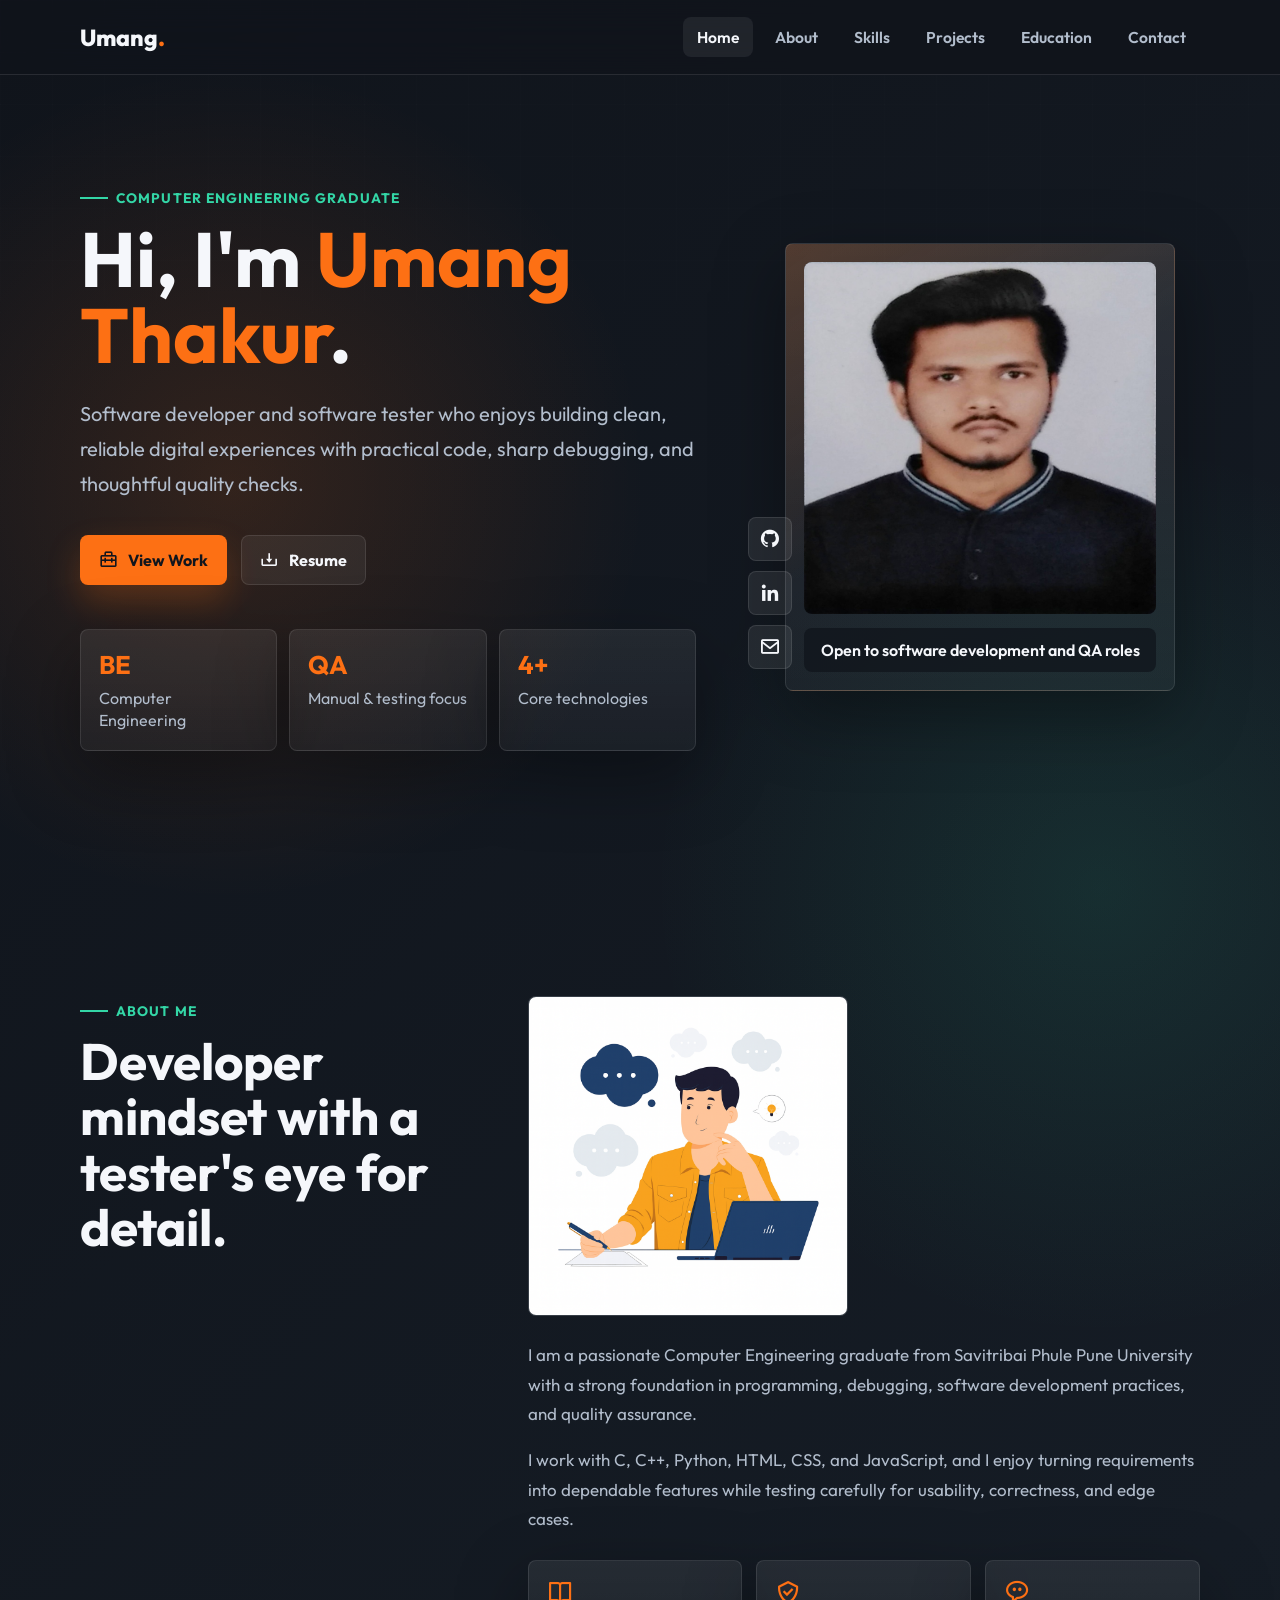
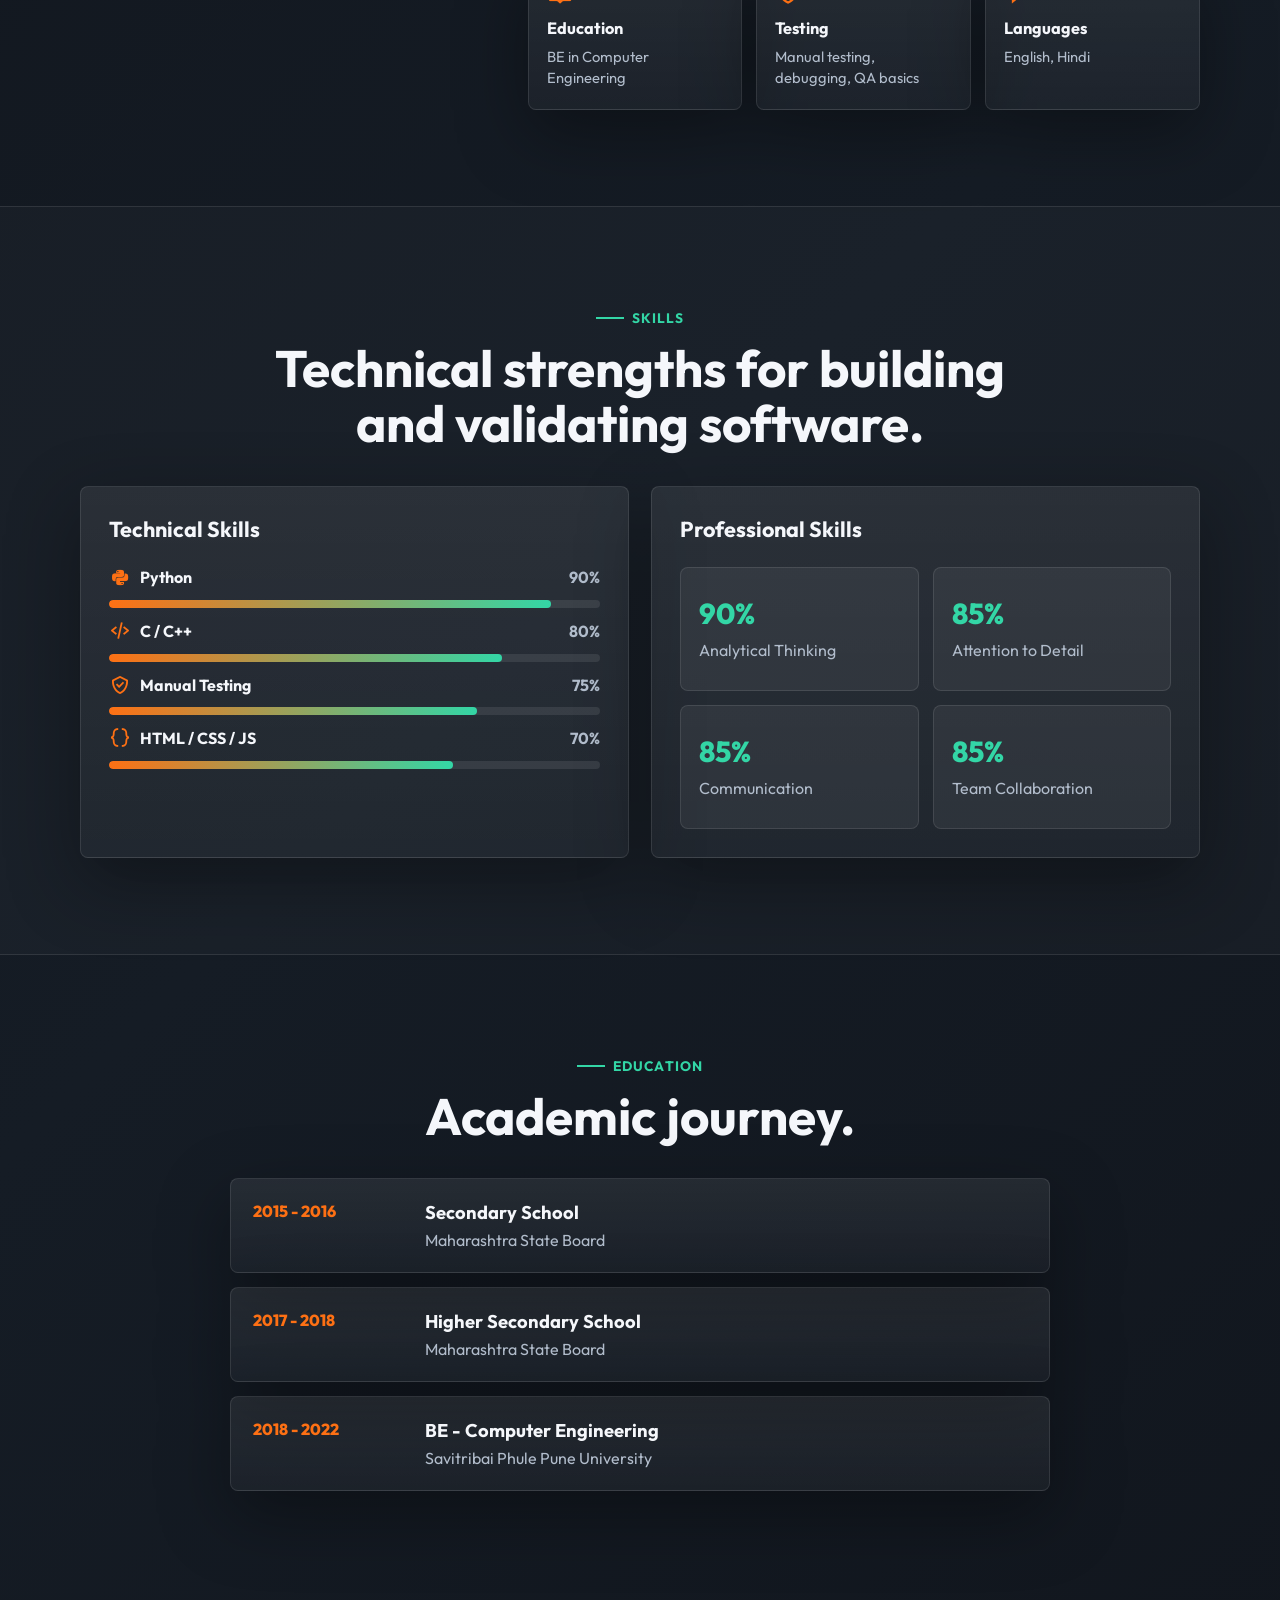
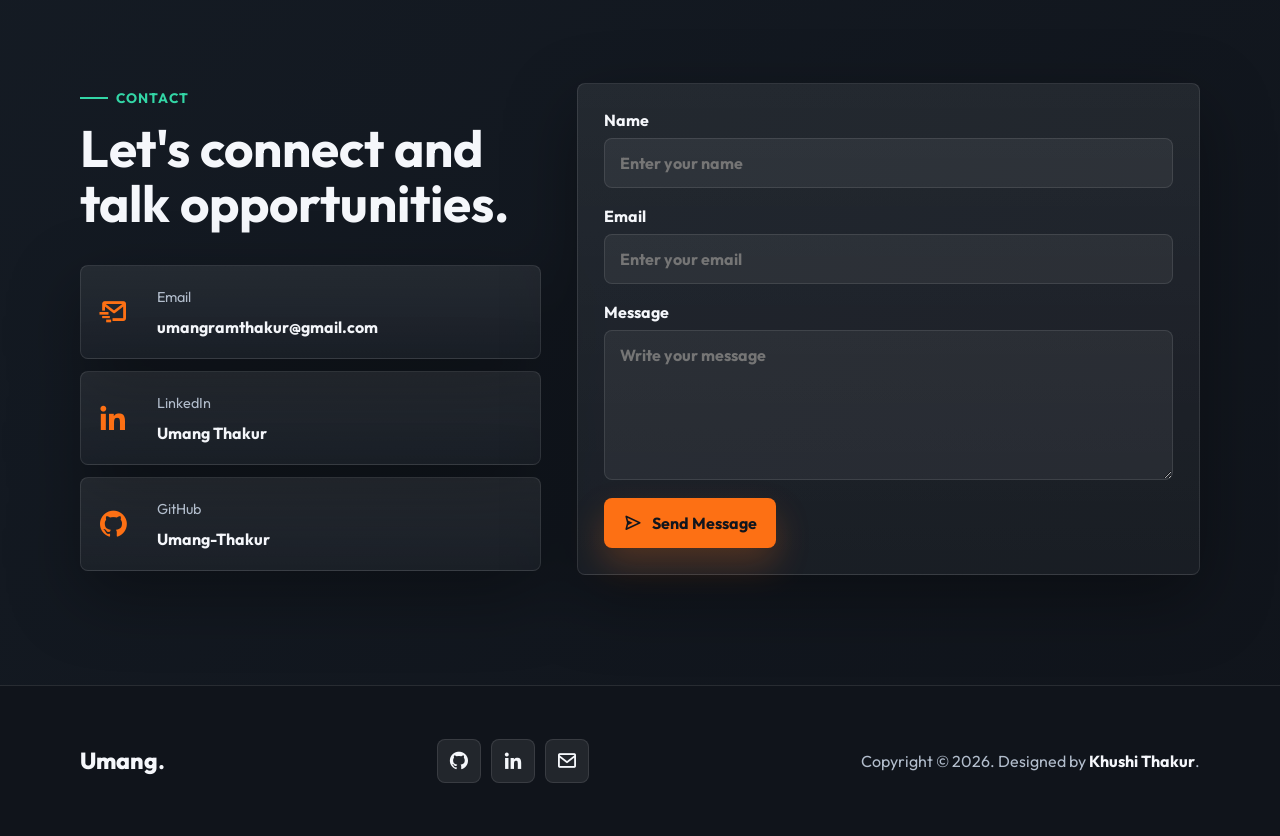
==== commit 40cba2df: "updated the project section" ====
--- a/index.html
+++ b/index.html
@@ -202,7 +202,7 @@
             </div>
         </section>
 
-        <section id="projects" class="section">
+        <!--<section id="projects" class="section">
             <div class="container">
                 <div class="section-heading">
                     <p class="eyebrow">Projects</p>
@@ -253,7 +253,7 @@
                     </article>
                 </div>
             </div>
-        </section>
+        </section>-->
 
         <section id="education" class="section">
             <div class="container">
@@ -347,11 +347,12 @@
                     aria-label="LinkedIn"><i class="bx bxl-linkedin"></i></a>
                 <a href="mailto:umangramthakur@gmail.com" aria-label="Email"><i class="bx bx-envelope"></i></a>
             </div>
-            <p>Copyright &copy; 2026. Designed by <span>Khushi Thakur</span>.</p>
+            <p>Copyright &copy; 2026. Designed by <a href="https://thakur-khushi.github.io/KhushiThakur/"
+                    target="_blank" rel="noopener noreferrer">Khushi Thakur</a>.</p>
         </div>
     </footer>
 
     <script src="script.js"></script>
 </body>
 
-</html>
+</html>
--- a/index.css
+++ b/index.css
@@ -724,9 +724,14 @@
   color: var(--muted);
 }
 
-.footer span {
+.footer span,
+.footer p a {
   color: var(--text);
   font-weight: 700;
+}
+
+.footer p a:hover {
+  color: var(--accent);
 }
 
 @media (max-width: 920px) {
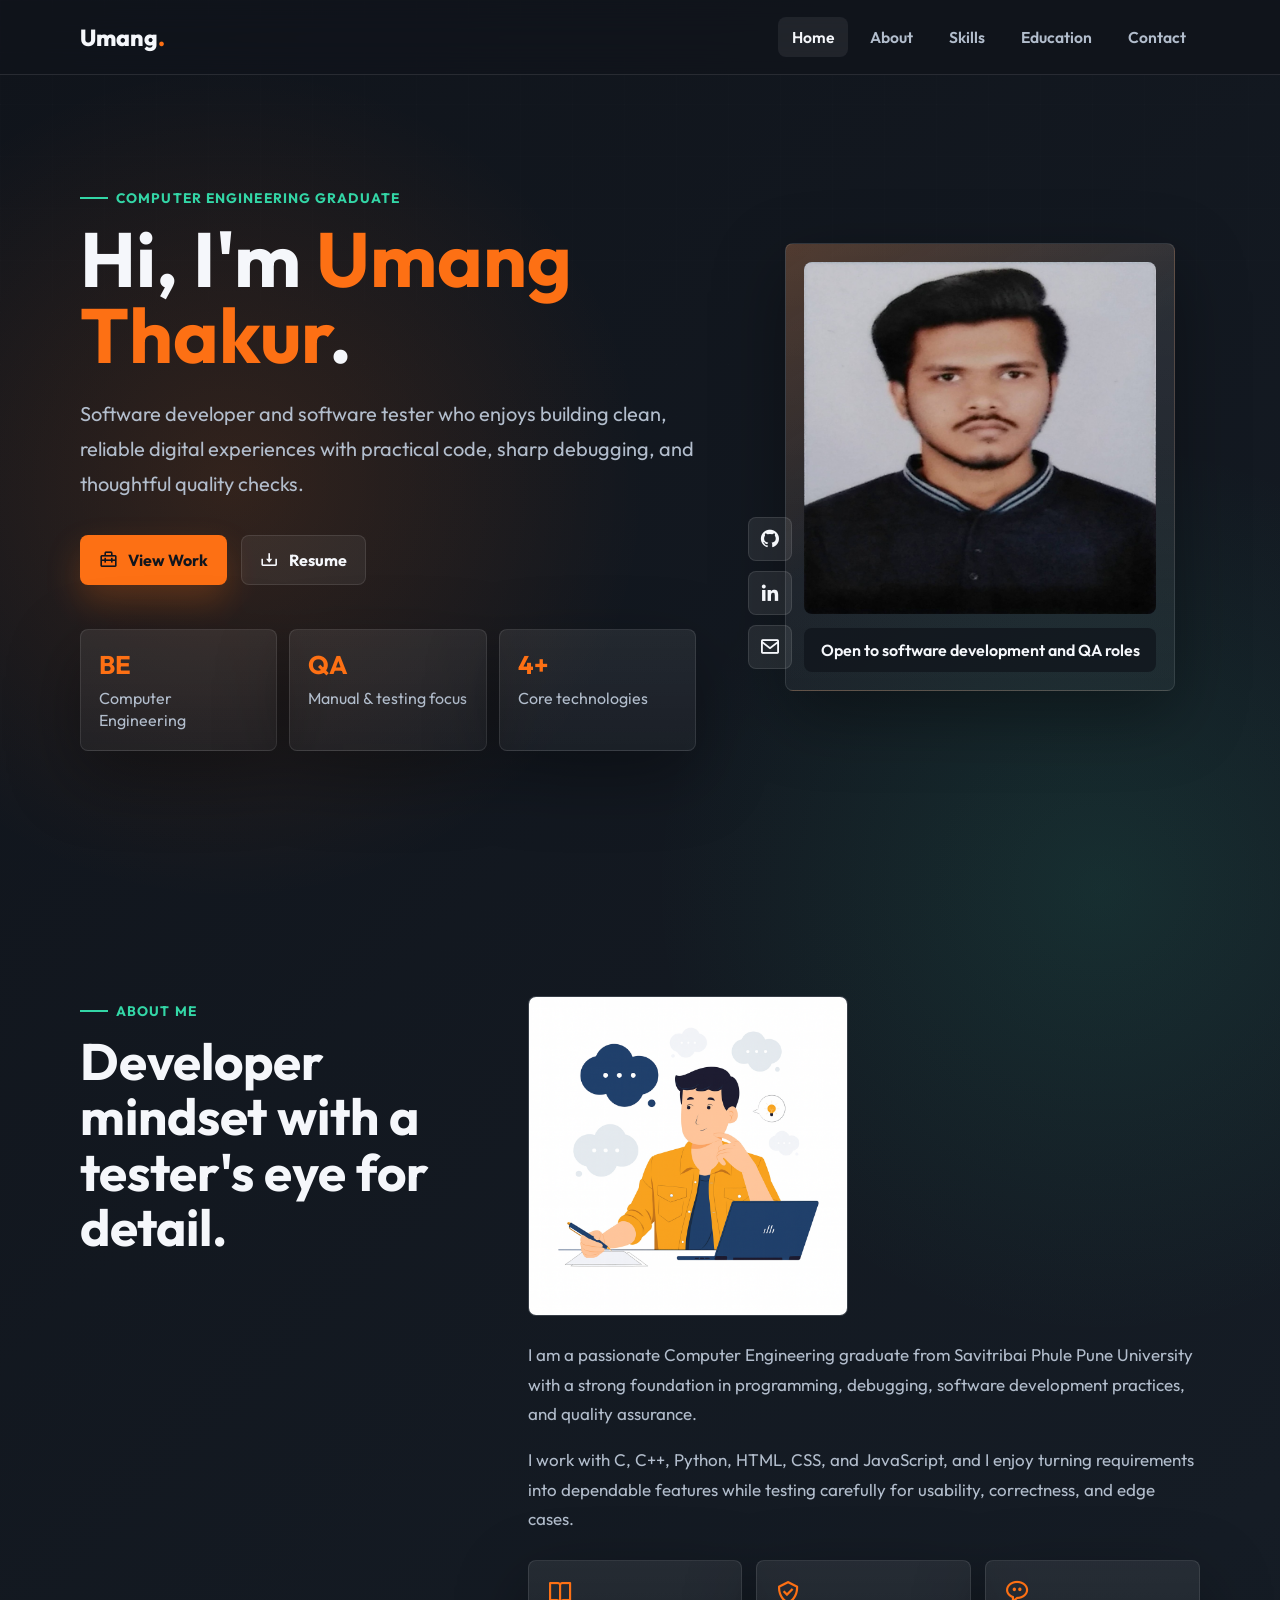
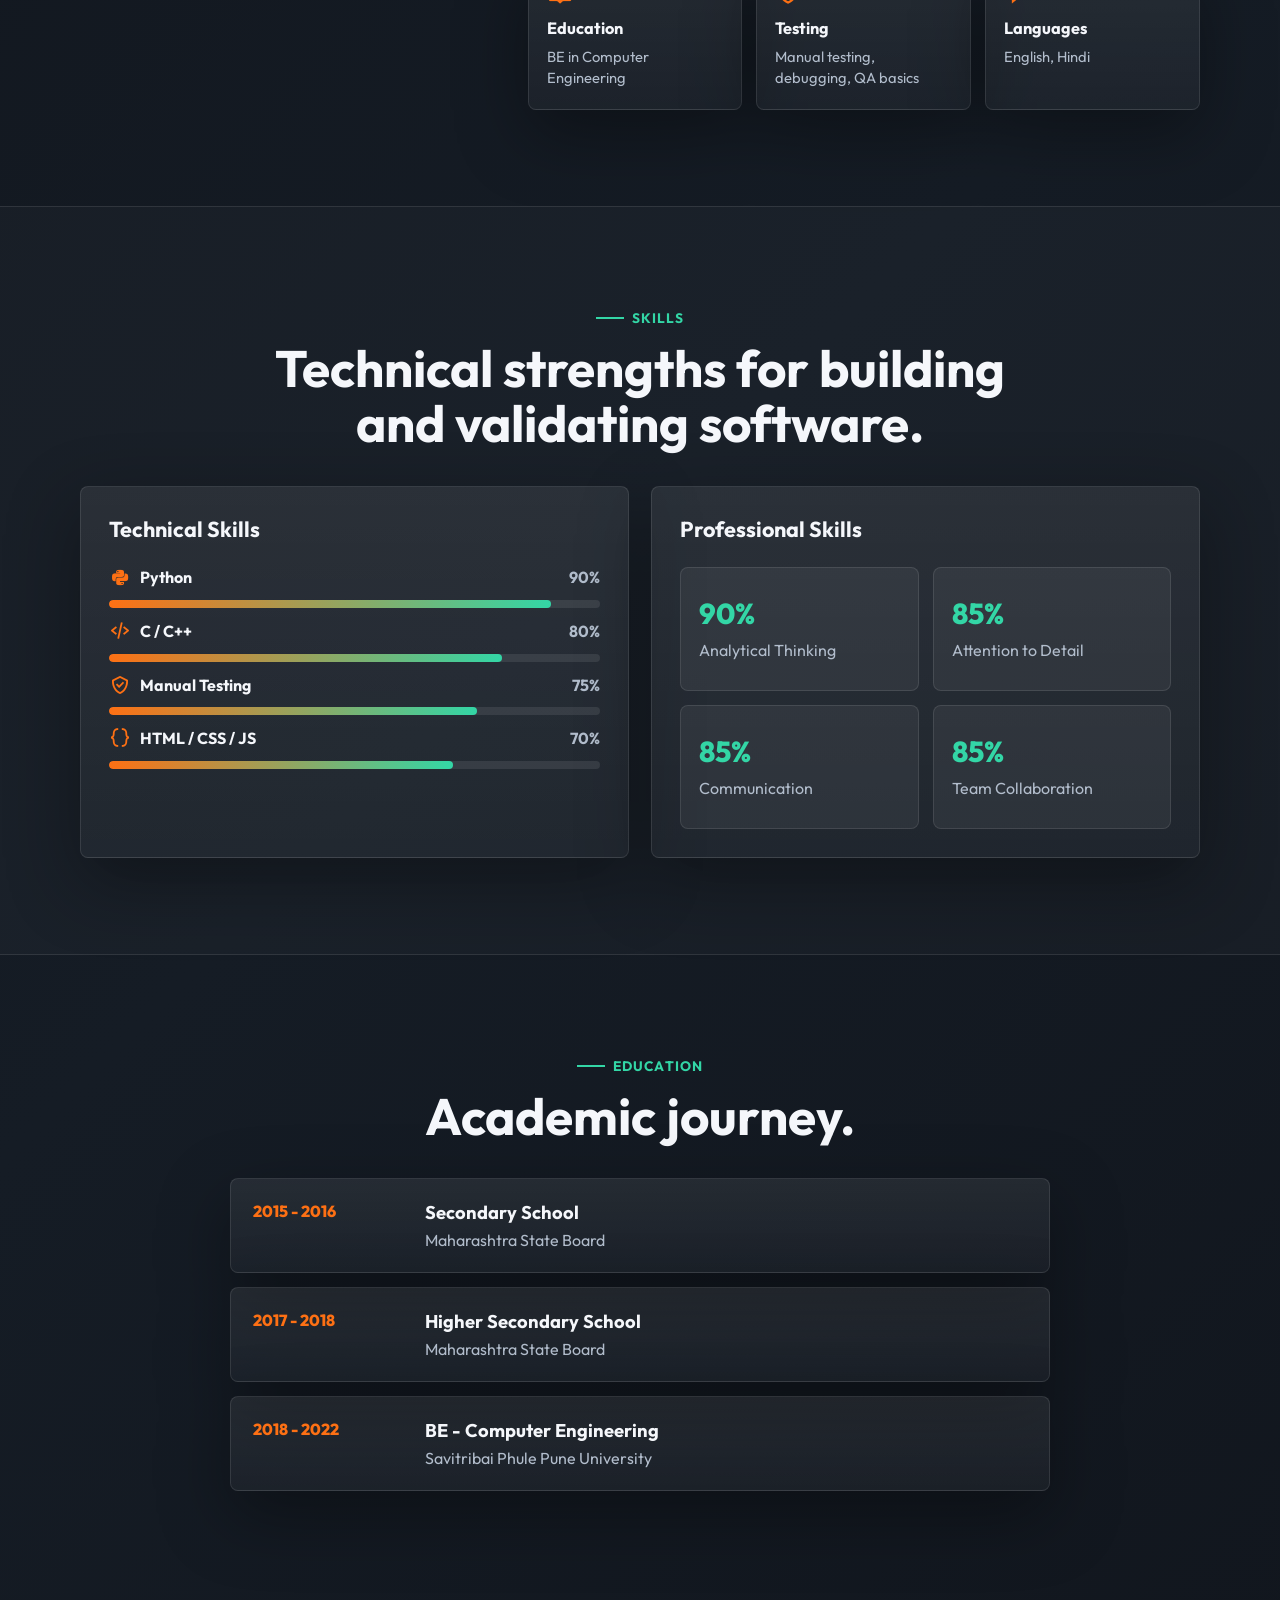
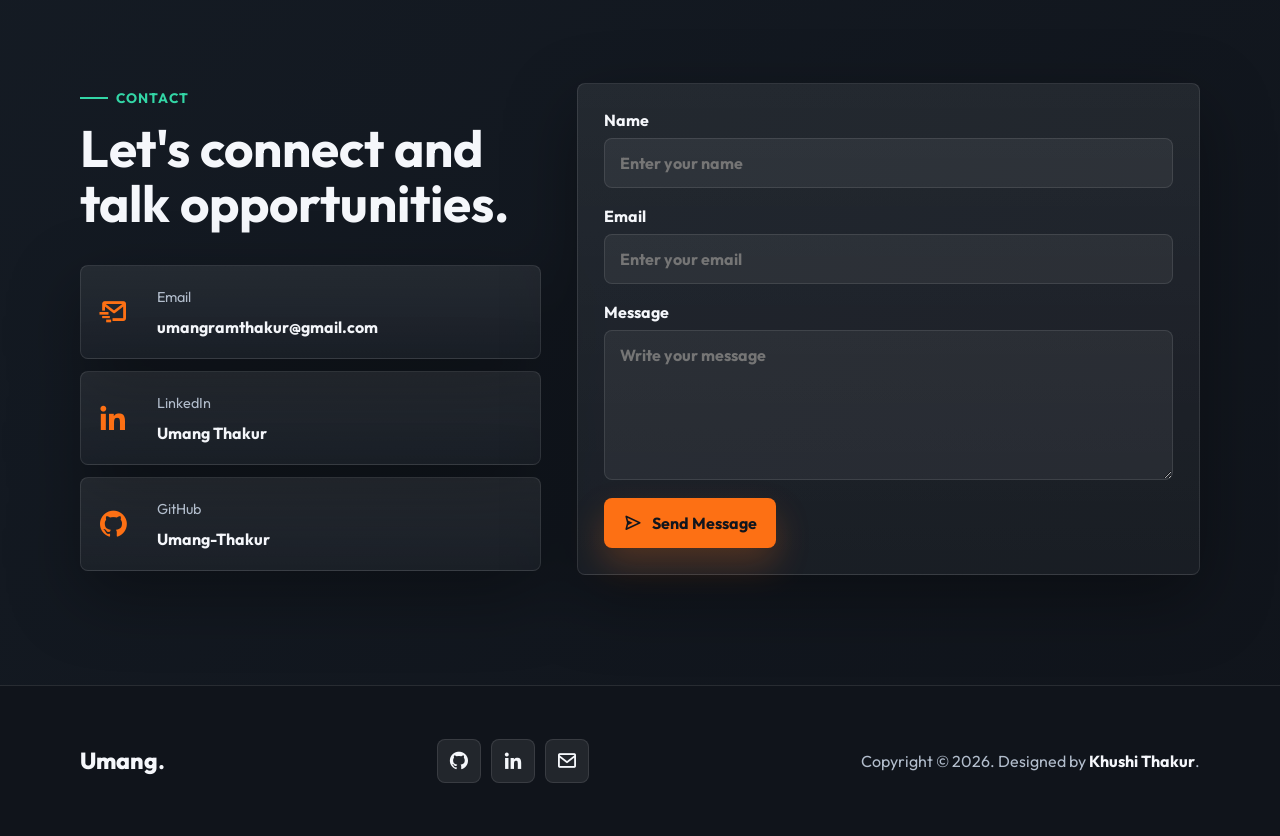
==== commit 239215c1: "minor change" ====
--- a/index.html
+++ b/index.html
@@ -25,7 +25,7 @@
                 <li><a href="#home" class="active">Home</a></li>
                 <li><a href="#about">About</a></li>
                 <li><a href="#skills">Skills</a></li>
-                <li><a href="#projects">Projects</a></li>
+
                 <li><a href="#education">Education</a></li>
                 <li><a href="#contact">Contact</a></li>
             </ul>
